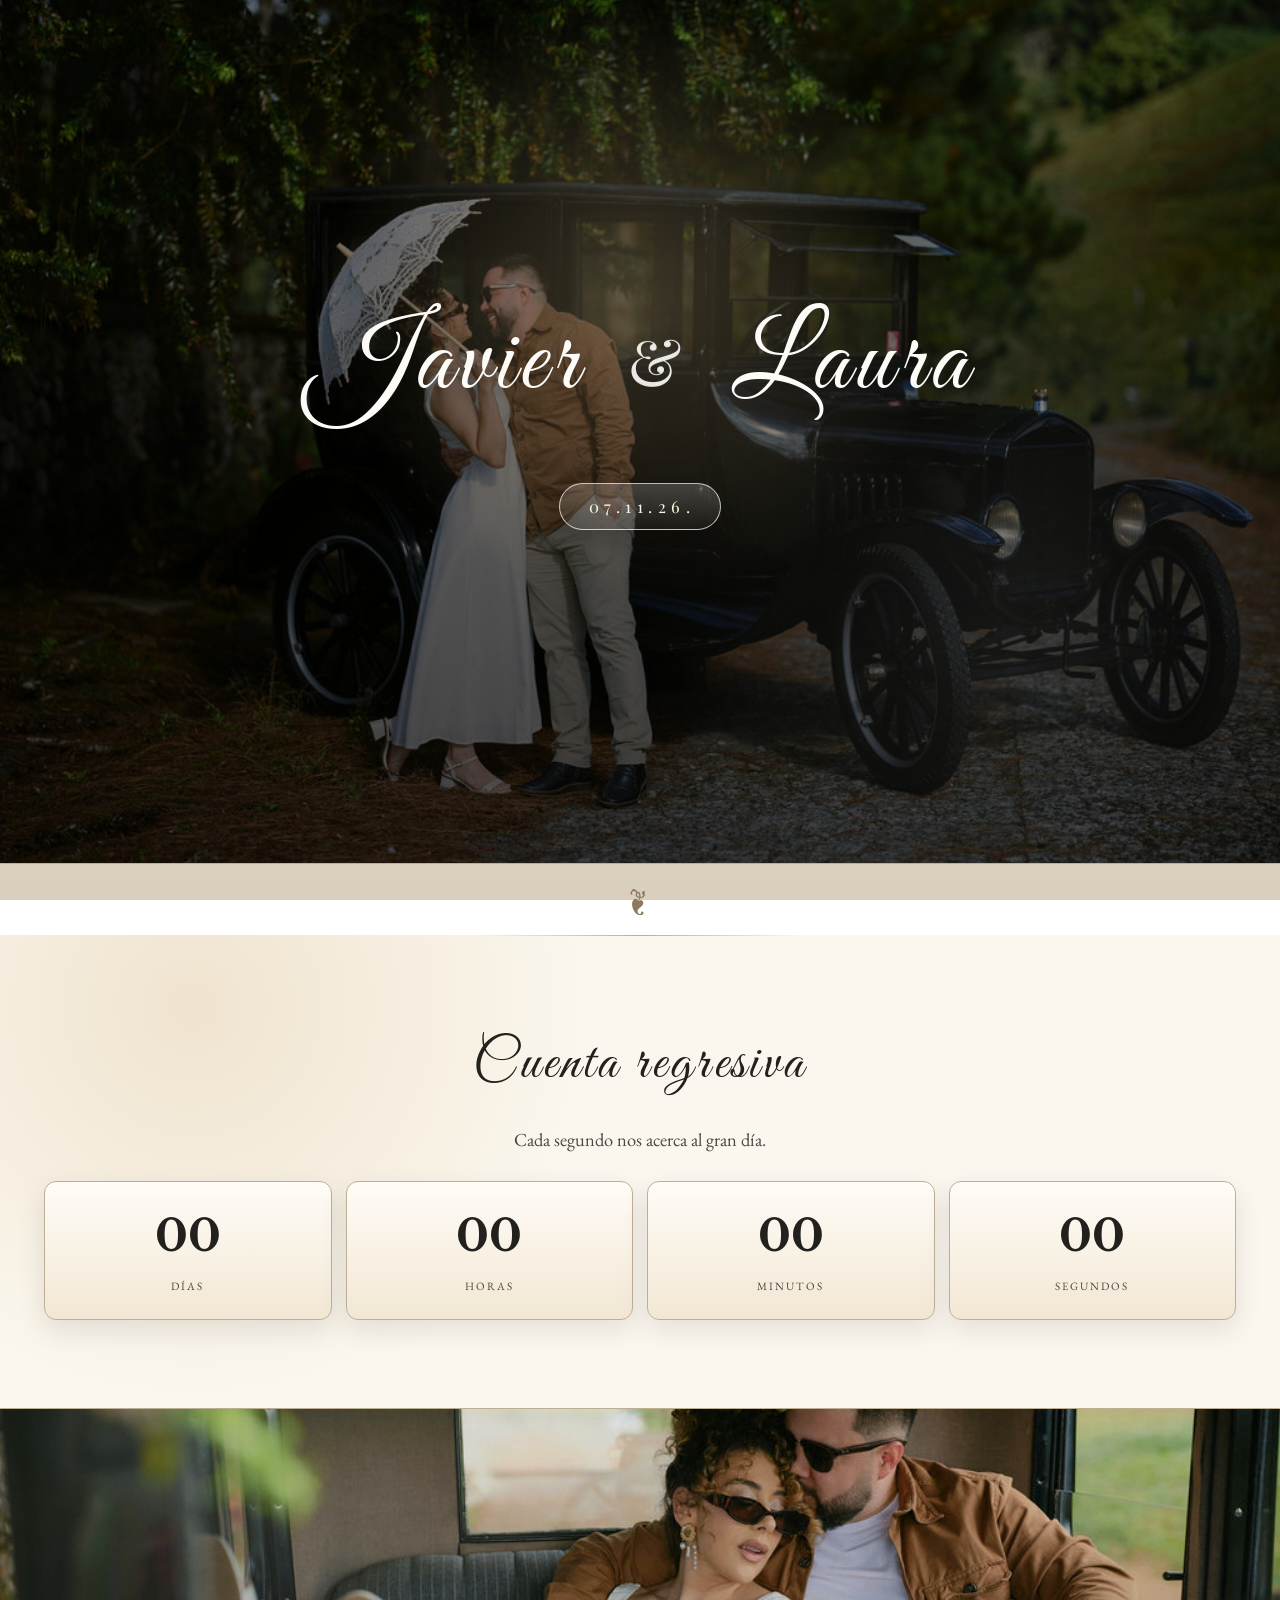
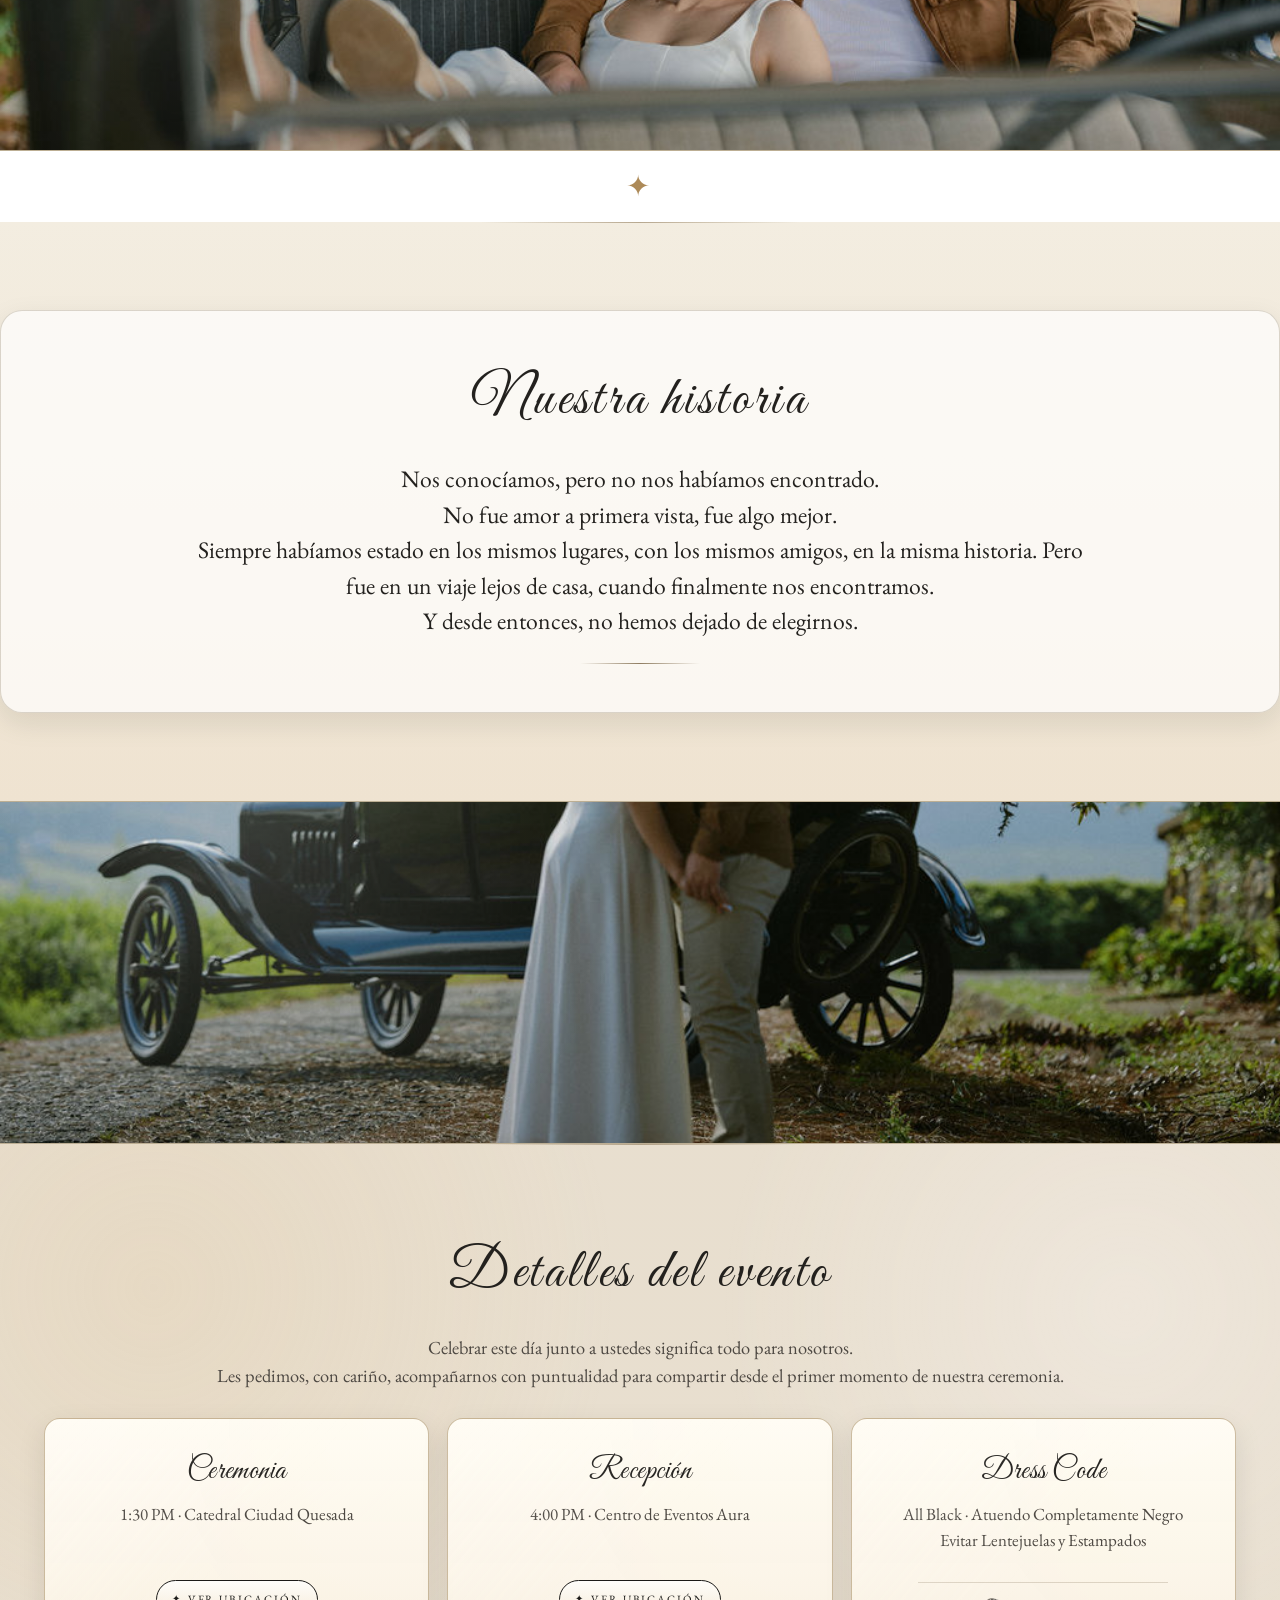
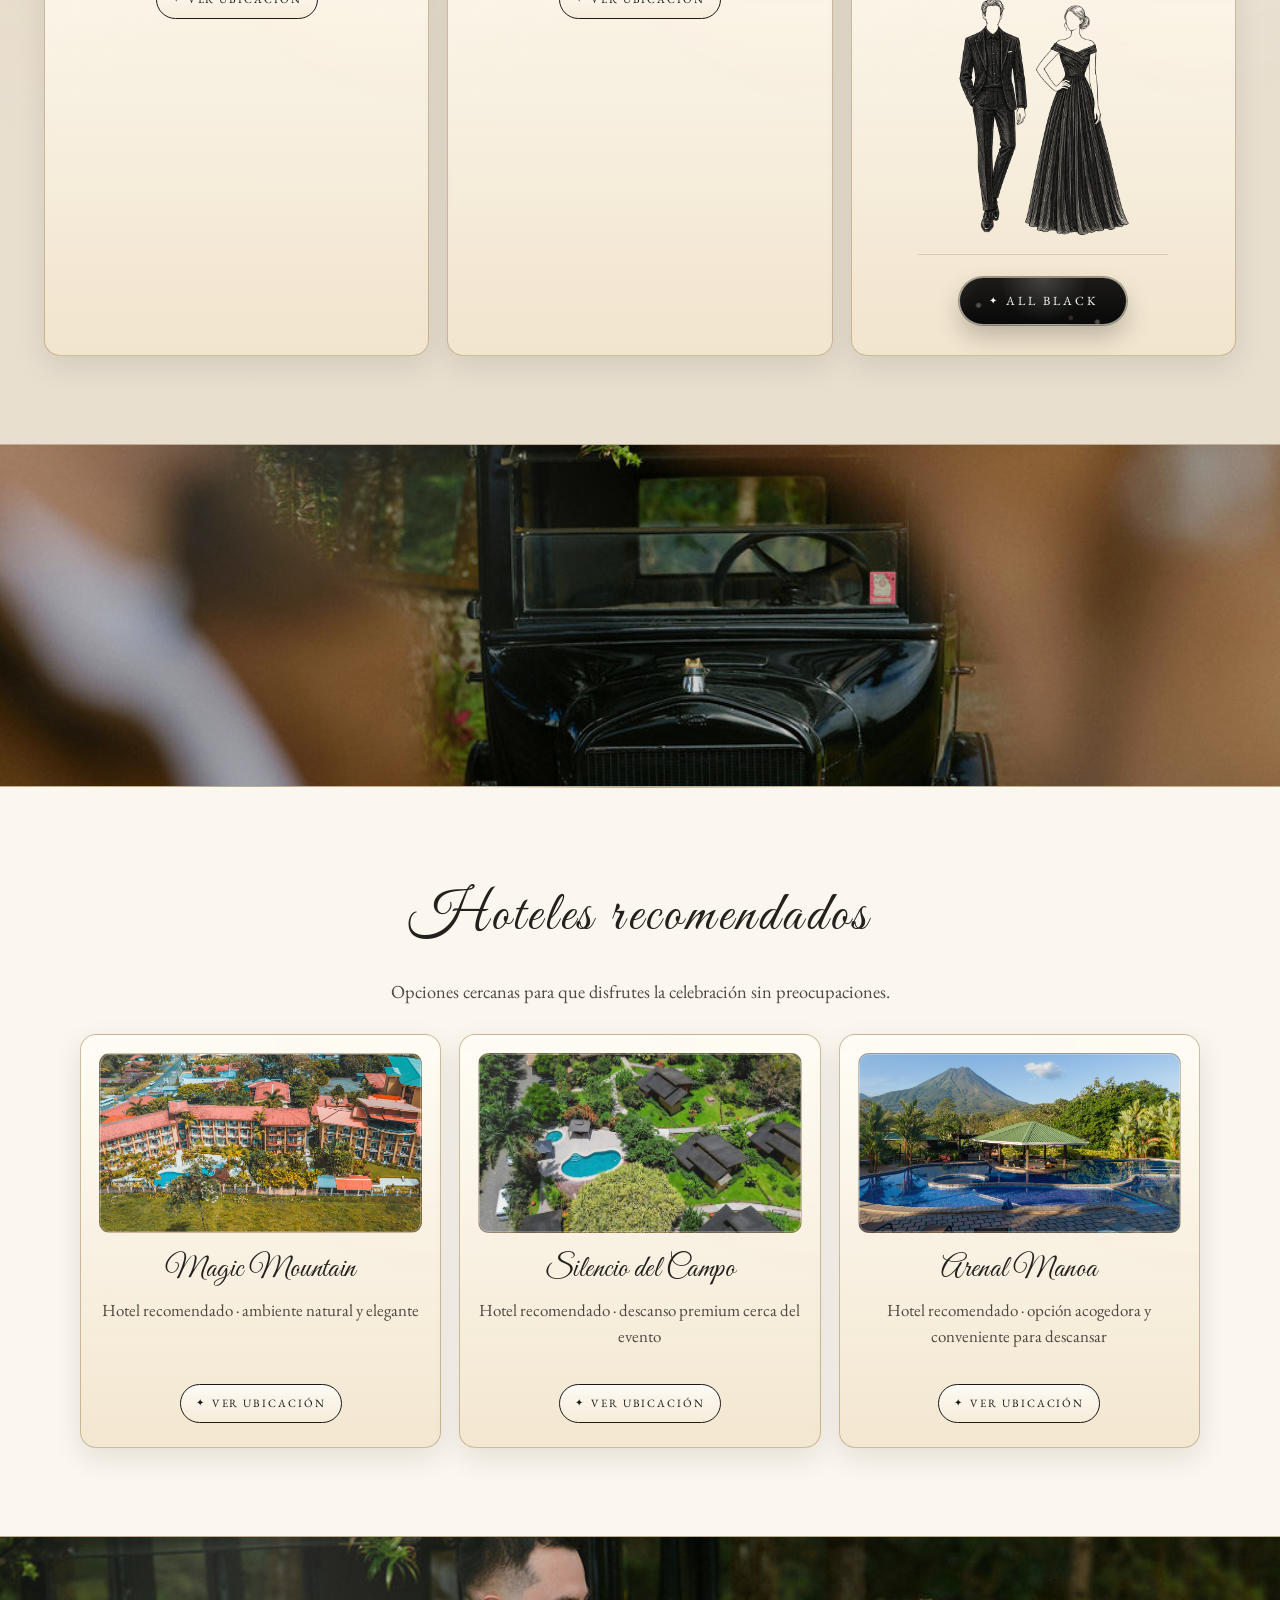
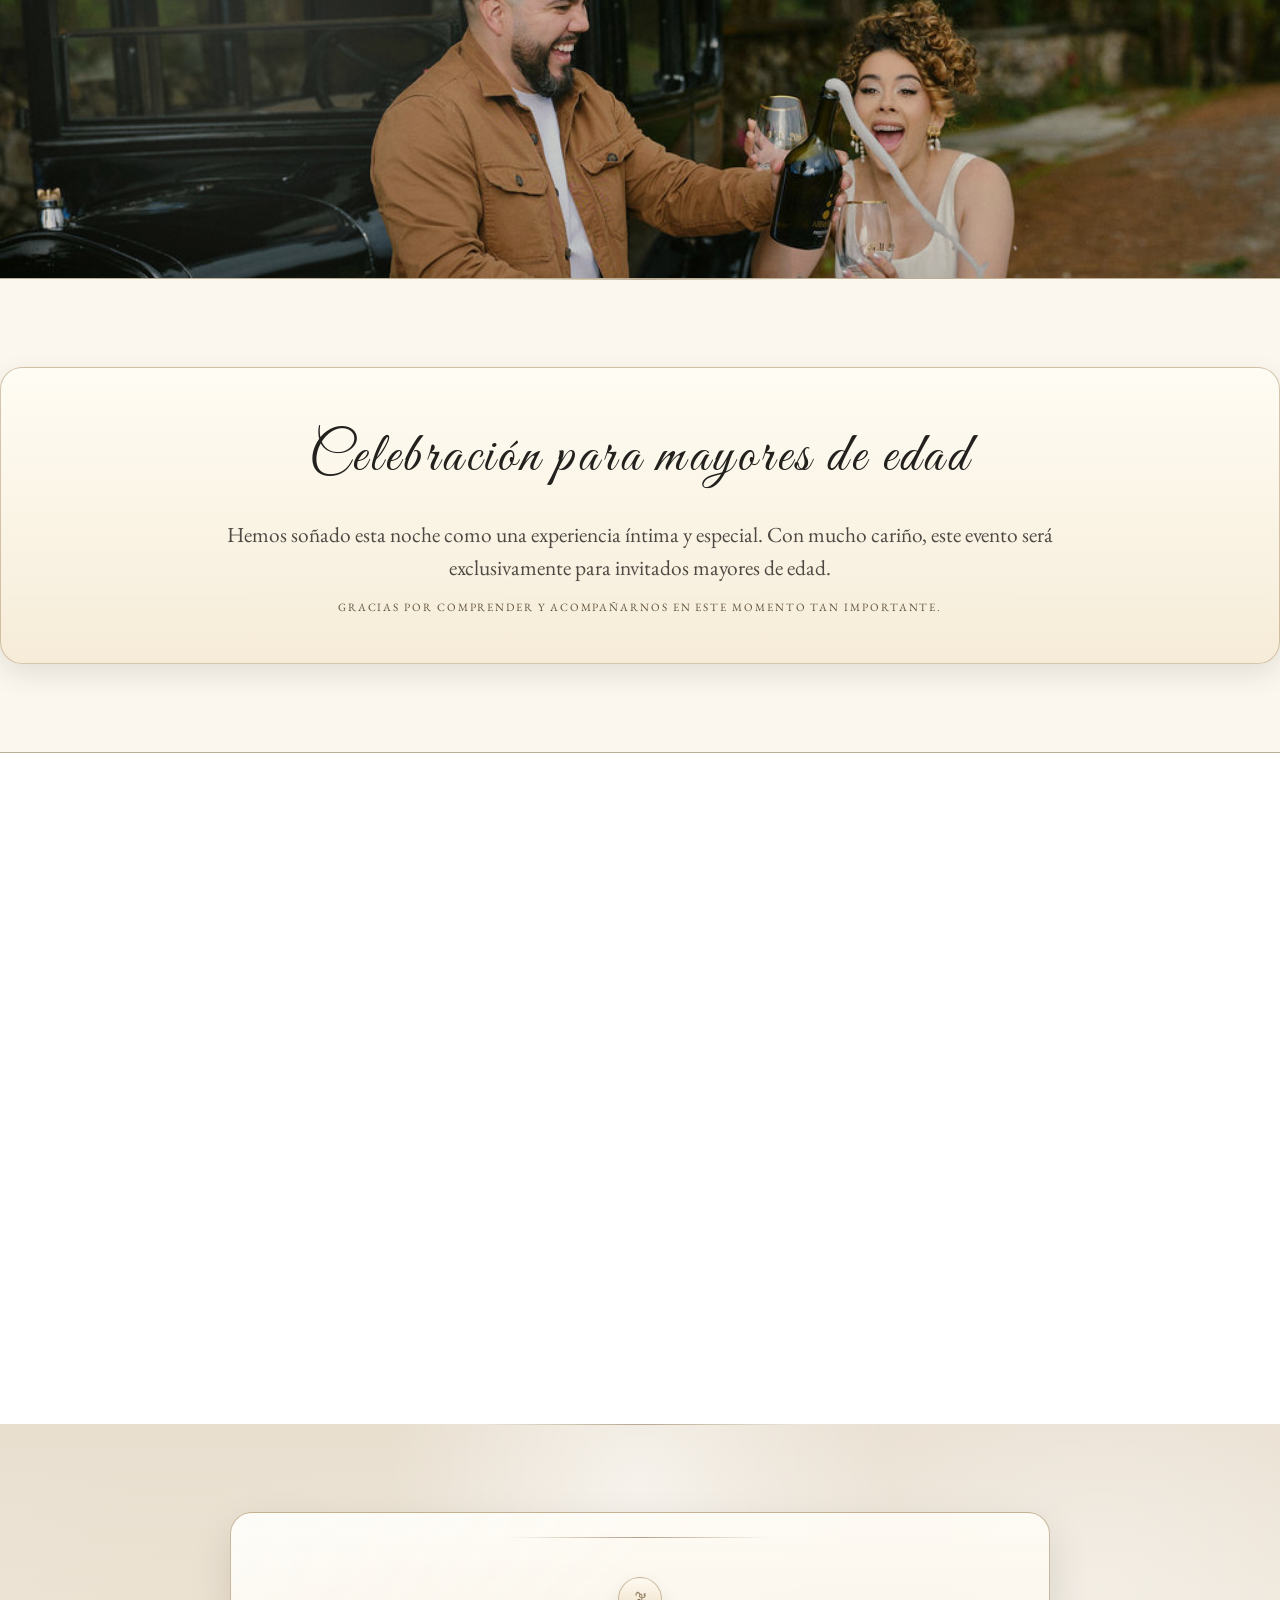
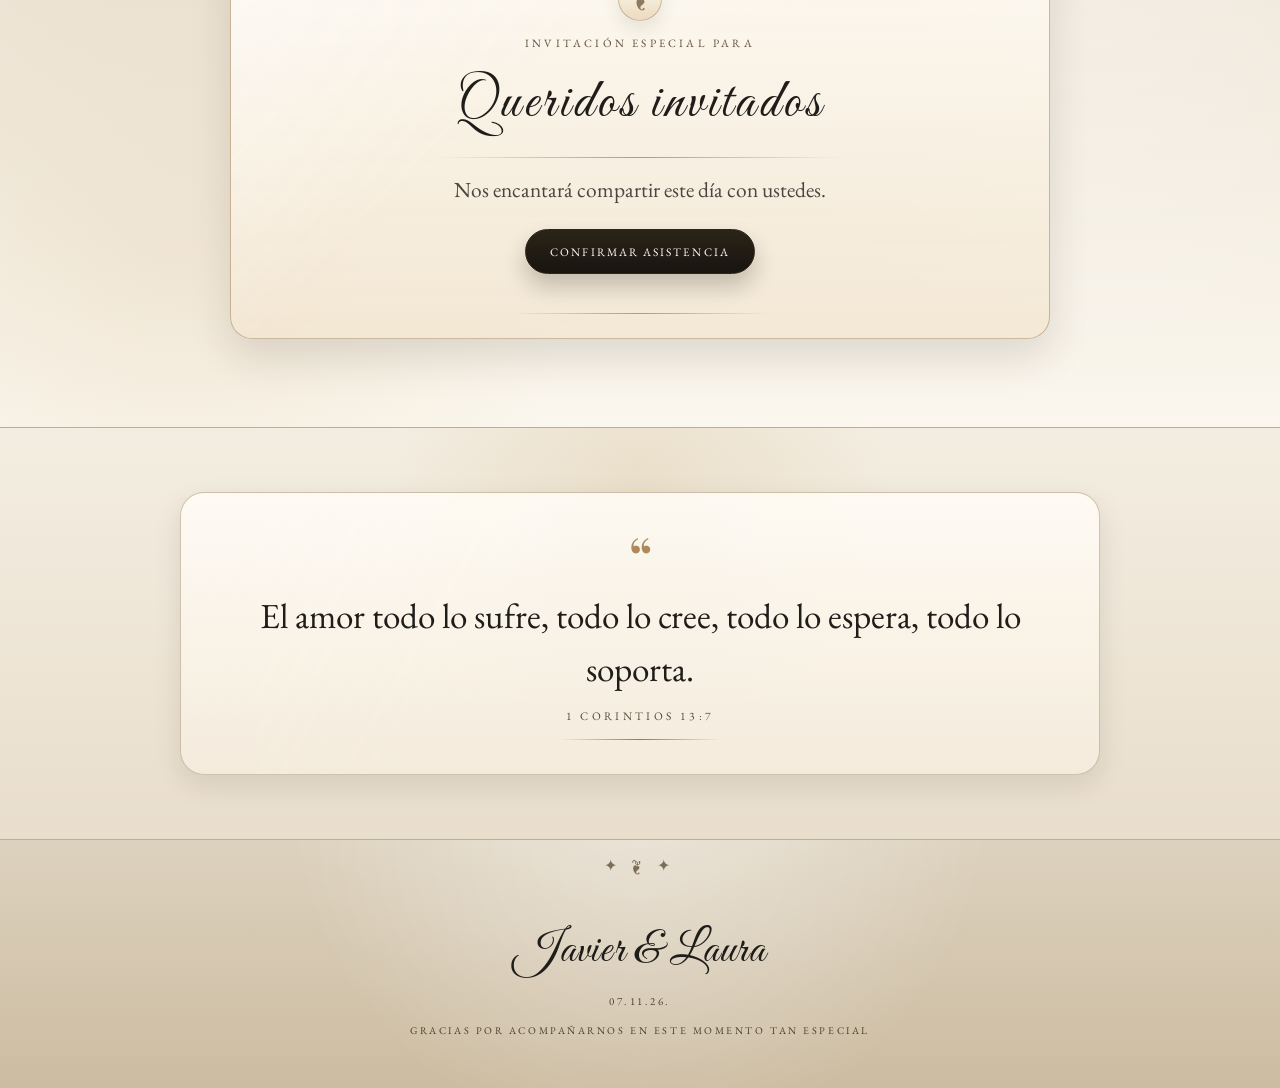
==== index.html @ f2530a63 "última version correcta" ====
﻿<!doctype html>
<html lang="es">
  <head>
    <meta charset="UTF-8" />
    <meta name="viewport" content="width=device-width, initial-scale=1" />
    <title>Javier & Laura | Invitación de Boda</title>
    <link rel="preconnect" href="https://fonts.googleapis.com" />
    <link rel="preconnect" href="https://fonts.gstatic.com" crossorigin />
    <link
      href="https://fonts.googleapis.com/css2?family=Cormorant+Garamond:ital,wght@1,400;1,500;1,600&family=EB+Garamond:wght@400;500;600;700&family=Great+Vibes&family=Libre+Baskerville:wght@400;700&family=Playfair+Display:wght@400;500;600&display=swap"
      rel="stylesheet"
    />
    <link rel="stylesheet" href="styles.css" />
  </head>
  <body>
    <main class="site-shell">
      <section class="hero reveal">
        <div class="hero__image" aria-hidden="true"></div>
        <div class="hero__overlay" aria-hidden="true"></div>
        <div class="hero__glow" aria-hidden="true"></div>

        <div class="hero__inner">
          <!-- <p class="hero__eyebrow">Invitación de boda</p> -->
          <h1>
            <span>Javier</span>
            <br>
            <em>&amp;</em>
            <br>
            <span>Laura</span>
          </h1>
          <br>
          <br>
          <!-- <p class="hero__subtitle">Nos encantaría compartir este día contigo</p> -->
          <p class="hero__date">07.11.26.</p>
        </div>
      </section>

      <div class="ornament reveal" aria-hidden="true">❦</div>

      <section class="countdown section reveal" aria-label="Cuenta regresiva">
        <div class="section-wrap">
          <h2>Cuenta regresiva</h2>
          <p class="section-note">Cada segundo nos acerca al gran d&iacute;a.</p>
          <div class="countdown__grid" data-countdown data-date="2026-11-07T16:00:00">
            <article>
              <strong data-days>00</strong>
              <span>D&iacute;as</span>
            </article>
            <article>
              <strong data-hours>00</strong>
              <span>Horas</span>
            </article>
            <article>
              <strong data-minutes>00</strong>
              <span>Minutos</span>
            </article>
            <article>
              <strong data-seconds>00</strong>
              <span>Segundos</span>
            </article>
          </div>
        </div>
      </section>

      <section class="photo-band photo-band--vows reveal" aria-hidden="true"></section>

      <div class="ornament ornament--soft reveal" aria-hidden="true">✦</div>

      <section class="story section reveal">
        <div class="section-wrap story__panel">
          <h2>Nuestra historia</h2>
          <p>
            Nos conocíamos, pero no nos habíamos encontrado.<br>
            No fue amor a primera vista, fue algo mejor. <br> 
            Siempre habíamos estado en los mismos lugares, con los mismos amigos, en la misma historia. 
            Pero fue en un viaje lejos de casa, cuando finalmente nos encontramos. <br>
            Y desde entonces, no hemos dejado de elegirnos. 

          </p>
          <div class="story__line" aria-hidden="true"></div>
        </div>
      </section>

      <section class="photo-band photo-band--moments reveal" aria-hidden="true"></section>

      <section class="details section reveal">
        <div class="section-wrap">
          <h2>Detalles del evento</h2>
          <p class="section-note">Celebrar este día junto a ustedes significa todo para nosotros.<br>
            Les pedimos, con cariño, acompañarnos con puntualidad para compartir desde el primer momento de nuestra ceremonia.
          </p>
          <div class="cards">
            <article class="card">
              <h3>Ceremonia</h3>
              <p>1:30 PM · Catedral Ciudad Quesada</p>
              <a href="https://maps.app.goo.gl/go4KzJRvL7m3dEKN8" class="btn-link">Ver ubicación</a>
            </article>
            <article class="card">
              <h3>Recepción</h3>
              <p>4:00 PM · Centro de Eventos Aura</p>
              <a href="https://maps.app.goo.gl/mn47443eh8J12PxTA" class="btn-link">Ver ubicación</a>
            </article>
            <article class="card">
              <h3>Dress Code</h3>
              <p>All Black · Atuendo Completamente Negro <br>
              Evitar Lentejuelas y Estampados</p>
              <div class="dress-code__illustration" aria-hidden="true">
                <img src="assets/dress-code-formal.png" alt="" />
              </div>
              <a href="https://pin.it/45DjPrQuX" class="btn-link vestimenta">All Black</a>
            </article>
          </div>
        </div>
      </section>

      <section class="photo-band photo-band--kiss reveal" aria-hidden="true"></section>

      <!-- <section class="itinerary section reveal">
        <div class="section-wrap itinerary__wrap">
          <h2>Itinerario</h2>
          <p class="section-note itinerary__note">
            Cada momento tiene su magia y queremos celebrarlo junto a ti.
          </p>
          <div class="itinerary__list" aria-label="Cronograma del evento">
            <article class="itinerary__item">
              <p class="itinerary__time">4:00 PM</p>
              <div class="itinerary__card">
                <span class="itinerary__step" aria-hidden="true">01</span>
                <div class="itinerary__content">
                  <h3>Ceremonia</h3>
                  <p>Intercambio de votos</p>
                </div>
              </div>
            </article>
            <article class="itinerary__item">
              <p class="itinerary__time">5:00 PM</p>
              <div class="itinerary__card">
                <span class="itinerary__step" aria-hidden="true">02</span>
                <div class="itinerary__content">
                  <h3>Cóctel</h3>
                  <p>Brindis de bienvenida</p>
                </div>
              </div>
            </article>
            <article class="itinerary__item">
              <p class="itinerary__time">6:00 PM</p>
              <div class="itinerary__card">
                <span class="itinerary__step" aria-hidden="true">03</span>
                <div class="itinerary__content">
                  <h3>Recepción</h3>
                  <p>Entrada de los novios</p>
                </div>
              </div>
            </article>
            <article class="itinerary__item">
              <p class="itinerary__time">8:00 PM</p>
              <div class="itinerary__card">
                <span class="itinerary__step" aria-hidden="true">04</span>
                <div class="itinerary__content">
                  <h3>Cena</h3>
                  <p>Cena servida</p>
                </div>
              </div>
            </article>
            <article class="itinerary__item">
              <p class="itinerary__time">9:00 PM</p>
              <div class="itinerary__card">
                <span class="itinerary__step" aria-hidden="true">05</span>
                <div class="itinerary__content">
                  <h3>Fiesta</h3>
                  <p>Baile y celebración</p>
                </div>
              </div>
            </article>
          </div>
        </div>
      </section> -->

      <section class="hotels section reveal">
        <div class="section-wrap">
          <h2>Hoteles recomendados</h2>
          <p class="section-note">Opciones cercanas para que disfrutes la celebraci&oacute;n sin preocupaciones.</p>
          <div class="cards cards--hotels">
            <article class="card card--hotel">
              <div class="hotel-thumb hotel-thumb--magic" aria-hidden="true"></div>
              <h3>Magic Mountain</h3>
              <p>Hotel recomendado · ambiente natural y elegante</p>
              <a href="https://maps.app.goo.gl/6Xu6mnpuLCiA8RCy8" class="btn-link">Ver ubicaci&oacute;n</a>
            </article>
            <article class="card card--hotel">
              <div class="hotel-thumb hotel-thumb--silencio" aria-hidden="true"></div>
              <h3>Silencio del Campo</h3>
              <p>Hotel recomendado · descanso premium cerca del evento</p>
              <a href="https://maps.app.goo.gl/o8DyDQqK9HB4BERe6" class="btn-link">Ver ubicaci&oacute;n</a>
            </article>
            <article class="card card--hotel">
              <div class="hotel-thumb hotel-thumb--nuevo" aria-hidden="true"></div>
              <h3>Arenal Manoa</h3>
              <p>Hotel recomendado · opción acogedora y conveniente para descansar</p>
              <a href="https://maps.app.goo.gl/bLyUWDHAPmQpXS9F9" class="btn-link">Ver ubicaci&oacute;n</a>
            </article>
          </div>
        </div>
      </section>

      <section class="photo-band photo-band--sunset reveal" aria-hidden="true"></section>

      <section class="adults-only section reveal">
        <div class="section-wrap adults-only__panel">
          <h2>Celebración para mayores de edad</h2>
          <p>
            Hemos soñado esta noche como una experiencia íntima y especial. Con mucho cariño,
            este evento será exclusivamente para invitados mayores de edad.
          </p>
          <p class="adults-only__note">Gracias por comprender y acompañarnos en este momento tan importante.</p>
        </div>
      </section>

      <!-- <section class="gifts section reveal">
        <div class="section-wrap">
          <h2>Mesa de regalos</h2>
          <p class="section-note">
            Su compañía es nuestro mejor regalo. Si desean tener un detalle adicional, con mucho
            agradecimiento recibiremos regalos en efectivo o por transferencia bancaria.
          </p>

          <article class="card gifts__card">
            <h3>Datos bancarios</h3>
            <div class="bank-details">
              <p><strong>Banco:</strong> BAC Credomatic</p>
              <p><strong>Titular:</strong> Laura Vanessa Rodríguez Alfaro</p>
              <p><strong>Cuenta BAC:</strong> 957233299</p>
              <p><strong>Cuenta IBAN:</strong> CR11010200009572332998</p>
            </div>
          </article>
        </div>
      </section> -->

      <div class="ornament reveal" aria-hidden="true">❧</div>

      <section class="gallery section reveal">
        <div class="section-wrap">
          <h2>Galería</h2>
          <div class="gallery__grid">
            <figure class="gallery__item"></figure>
            <figure class="gallery__item"></figure>
            <figure class="gallery__item"></figure>
            <figure class="gallery__item"></figure>
          </div>
        </div>
      </section>

      <!-- <section class="photo-band photo-band--final reveal" aria-hidden="true"></section> -->

      <section class="guest section reveal" data-guest-section>
        <div class="section-wrap guest__panel">
          <span class="guest__ornament" aria-hidden="true">❦</span>
          <p class="guest__eyebrow">Invitación especial para</p>
          <h2 data-guest-name>Queridos invitados</h2>
          <p class="guest__passes" data-guest-passes></p>
          <a class="guest__rsvp-button" href="rsvp.html" data-guest-rsvp-button>Confirmar asistencia</a>
        </div>
      </section>

      <!-- <section class="rsvp section reveal">
        <div class="section-wrap rsvp__panel">
          <h2>RSVP</h2>
          <p>Tu presencia es muy importante para nosotros. Confirma tu asistencia aquí.</p>
          <a href="#" class="btn-main" data-rsvp-link>
            <span>Confirmar asistencia</span>
          </a>
        </div>
      </section> -->

      <section class="quote reveal">
        <div class="section-wrap quote__card">
          <span class="quote__mark">&ldquo;</span>
          <p>El amor todo lo sufre, todo lo cree, todo lo espera, todo lo soporta.</p>
          <span class="quote__verse">1 Corintios 13:7</span>
          <div class="quote__line" aria-hidden="true"></div>
        </div>
      </section>

      <footer class="footer reveal">
        <div class="section-wrap footer__inner">
          <p>Javier &amp; Laura</p>
          <small>07.11.26.</small>
          <span>Gracias por acompañarnos en este momento tan especial</span>
        </div>
      </footer>
    </main>

    <script src="guests.js"></script>
    <script src="script.js"></script>
  </body>
</html>
---- styles.css ----
:root {
  --bg: #e5e0d3;
  --bg-soft: #f2ecdf;
  --paper: #fbf7ee;
  --paper-2: #f3ede0;
  --paper-3: #e8dece;
  --ink: #1f1d1a;
  --ink-soft: #4a453f;
  --line: #bcae93;
  --line-strong: #8e7b5f;
  --accent: #ad8a58;
  --accent-soft: #d9be93;
  --dark: #171614;
  --light: #fcfbf8;
  --shadow-soft: 0 10px 28px rgba(22, 18, 11, 0.1);
  --shadow-mid: 0 16px 36px rgba(22, 18, 11, 0.16);
  --grain: radial-gradient(rgba(74, 58, 31, 0.07) 0.45px, transparent 0.45px);
}

* {
  box-sizing: border-box;
  margin: 0;
  padding: 0;
}

html,
body {
  overflow-x: clip;
}

body {
  position: relative;
  font-family: "EB Garamond", serif;
  color: var(--ink);
  background:
    radial-gradient(circle at 12% 8%, rgba(255, 255, 255, 0.7), transparent 22%),
    radial-gradient(circle at 80% 12%, rgba(220, 193, 148, 0.26), transparent 28%),
    linear-gradient(180deg, var(--bg-soft) 0%, var(--bg) 60%, #d9cfbc 100%);
  background-attachment: scroll;
  line-height: 1.5;
}

body::before {
  content: "";
  position: fixed;
  inset: 0;
  pointer-events: none;
  background-image: var(--grain);
  background-size: 3px 3px;
  opacity: 0.28;
  z-index: 0;
}

.site-shell {
  position: relative;
  width: 100%;
  overflow-x: clip;
  z-index: 1;
}

.section-wrap {
  width: min(1320px, 100%);
  margin: 0 auto;
  padding-inline: clamp(16px, 4vw, 44px);
}

h1,
h2,
h3 {
  font-family: "Great Vibes", cursive;
  font-weight: 400;
  font-style: normal;
  letter-spacing: 0.015em;
}

.ornament {
  text-align: center;
  font-size: 1.8rem;
  color: var(--line-strong);
  padding: 14px 0;
  letter-spacing: 0.2rem;
}

.ornament--soft {
  color: var(--accent);
}

.hero {
  position: relative;
  min-height: 96vh;
  display: grid;
  align-items: center;
  overflow: hidden;
  border-bottom: 1px solid var(--line);
}

.hero__image,
.hero__overlay,
.hero__glow {
  position: absolute;
  inset: 0;
}

.hero__image {
  background: url("assets/L&P5908.jpg") center 42% / cover no-repeat;
  /* filter: grayscale(100%) contrast(98%); */
  transform: scale(1.02);
}

.hero__overlay {
  background:
    linear-gradient(180deg, rgba(0, 0, 0, 0.25) 0%, rgba(0, 0, 0, 0.56) 82%),
    linear-gradient(90deg, rgba(0, 0, 0, 0.2), rgba(0, 0, 0, 0.16));
}

.hero__glow {
  background:
    radial-gradient(circle at 50% 34%, rgba(223, 194, 145, 0.26), transparent 36%),
    radial-gradient(circle at 78% 72%, rgba(255, 255, 255, 0.08), transparent 34%);
}

.hero__inner {
  position: relative;
  z-index: 2;
  text-align: center;
  color: var(--light);
  width: min(1200px, 100%);
  margin-inline: auto;
  padding: 72px 20px 88px;
}

.hero__eyebrow {
  text-transform: uppercase;
  letter-spacing: 0.42rem;
  font-size: 0.75rem;
  margin-bottom: 20px;
  opacity: 0.92;
}

.hero h1 {
  display: flex;
  align-items: center;
  justify-content: center;
  gap: clamp(0.5rem, 2vw, 1.4rem);
  font-size: clamp(3.2rem, 8.2vw, 7.6rem);
  line-height: 0.92;
  letter-spacing: 0.05em;
  text-shadow: 0 10px 32px rgba(0, 0, 0, 0.3);
}

.hero h1 em {
  font-style: normal;
  font-family: "Playfair Display", serif;
  font-size: clamp(2.8rem, 5vw, 4.6rem);
  opacity: 0.92;
  transform: translateY(-0.08em);
}

.hero__subtitle {
  margin-top: 18px;
  font-size: clamp(1.18rem, 1.8vw, 1.62rem);
  letter-spacing: 0.02em;
}

.hero__date {
  margin: 22px auto 0;
  width: fit-content;
  font-family: "Playfair Display", serif;
  letter-spacing: 0.34rem;
  font-size: clamp(0.88rem, 1.5vw, 1.04rem);
  color: #fff5e2;
  border: 1px solid rgba(255, 255, 255, 0.7);
  border-radius: 999px;
  background: linear-gradient(180deg, rgba(255, 255, 255, 0.19), rgba(255, 255, 255, 0.04));
  box-shadow: 0 12px 24px rgba(0, 0, 0, 0.2);
  padding: 10px 25px 10px 29px;
}

.hero__eyebrow,
.hero h1 span,
.hero h1 em,
.hero__subtitle,
.hero__date {
  animation-duration: 0.92s;
  animation-fill-mode: both;
  animation-timing-function: cubic-bezier(0.22, 1, 0.36, 1);
  will-change: opacity, transform, filter;
}

.hero__eyebrow {
  animation-name: heroTextIn;
  animation-delay: 0.16s;
}

.hero h1 span {
  animation-name: heroTextIn;
}

.hero h1 em {
  animation-name: heroAmpIn;
  animation-delay: 0.54s;
}

.hero__subtitle {
  animation-name: heroTextIn;
  animation-delay: 0.94s;
}

.hero__date {
  animation-name: heroTextIn;
  animation-delay: 1.12s;
}

.hero h1 span:nth-of-type(1) {
  animation-delay: 0.34s;
}

.hero h1 span:nth-of-type(2) {
  animation-delay: 0.74s;
}

@keyframes heroTextIn {
  0% {
    opacity: 0;
    transform: translateY(24px);
    filter: blur(3px);
  }
  100% {
    opacity: 1;
    transform: translateY(0);
    filter: blur(0);
  }
}

@keyframes heroAmpIn {
  0% {
    opacity: 0;
    transform: translateY(calc(-0.08em + 24px));
    filter: blur(3px);
  }
  100% {
    opacity: 0.92;
    transform: translateY(-0.08em);
    filter: blur(0);
  }
}

.quote {
  padding: 64px 0;
  border-bottom: 1px solid var(--line);
  background:
    radial-gradient(circle at 50% 15%, rgba(219, 198, 161, 0.34), transparent 34%),
    linear-gradient(180deg, #f3ede1 0%, #e9decc 100%);
}

.quote__card {
  text-align: center;
  max-width: 920px;
  background: linear-gradient(180deg, rgba(255, 252, 246, 0.9), rgba(245, 236, 220, 0.9));
  border: 1px solid rgba(176, 156, 123, 0.58);
  border-radius: 24px;
  box-shadow: var(--shadow-soft);
  position: relative;
  overflow: hidden;
  padding-top: 34px;
  padding-bottom: 34px;
}

.quote__card::before {
  content: "";
  position: absolute;
  inset: 0;
  pointer-events: none;
  background-image: linear-gradient(120deg, rgba(255, 255, 255, 0.22), transparent 40%), var(--grain);
  opacity: 0.35;
}

.quote__mark {
  display: block;
  font-family: "Playfair Display", serif;
  font-size: 3.8rem;
  line-height: 1;
  color: var(--accent);
}

.quote p {
  text-align: center;
  font-size: clamp(1.55rem, 3vw, 2.2rem);
  max-width: 780px;
  margin: 2px auto 12px;
}

.quote__verse {
  display: block;
  text-transform: uppercase;
  letter-spacing: 0.21rem;
  font-size: 0.72rem;
  color: #5a4f3e;
}

.quote__line {
  width: 160px;
  height: 1px;
  margin: 14px auto 0;
  background: linear-gradient(90deg, transparent, var(--line-strong), transparent);
}

.photo-band {
  position: relative;
  min-height: clamp(240px, 38vh, 420px);
  border-bottom: 1px solid var(--line);
  background-size: cover;
  background-repeat: no-repeat;
  background-position: center;
  overflow: hidden;
}

.photo-band::after {
  content: "";
  position: absolute;
  inset: 0;
  background:
    linear-gradient(180deg, rgba(0, 0, 0, 0.1), rgba(0, 0, 0, 0.18)),
    radial-gradient(circle at 20% 10%, rgba(255, 255, 255, 0.18), transparent 36%);
}

.photo-band--vows {
  background-image: url("assets/L&P5974.jpg");
  background-position: center 32%;
}

.photo-band--moments {
  background-image: url("assets/L&P5918.jpg");
  background-position: center 90%;
}

.photo-band--kiss {
  background-image: url("assets/L&P5956.jpg");
  background-position: center 30%;
}

.photo-band--sunset {
  background-image: url("assets/L&P5986.jpg");
  background-position: center 40%;
}

.photo-band--final {
  background-image: url("assets/L&P5971.jpg");
  background-position: center 50%;
}

.section {
  position: relative;
  padding: clamp(64px, 9vw, 88px) 0;
}

.section::before {
  content: "";
  position: absolute;
  top: 0;
  left: 50%;
  transform: translateX(-50%);
  width: min(320px, 62%);
  height: 1px;
  background: linear-gradient(90deg, transparent, rgba(132, 109, 74, 0.55), transparent);
}

.section::after {
  content: "";
  position: absolute;
  inset: 0;
  pointer-events: none;
  background-image: linear-gradient(rgba(255, 255, 255, 0.04), rgba(255, 255, 255, 0.04));
  opacity: 0.45;
}

.section h2 {
  text-align: center;
  font-size: clamp(2.3rem, 4.4vw, 3.9rem);
  margin-bottom: 18px;
  letter-spacing: 0.06em;
}

.section-note {
  text-align: center;
  font-size: 1.15rem;
  color: var(--ink-soft);
  margin-bottom: 28px;
}

.countdown {
  background:
    radial-gradient(circle at 15% 15%, rgba(222, 196, 154, 0.38), transparent 35%),
    var(--paper);
  border-bottom: 1px solid var(--line);
}

.countdown__grid {
  display: grid;
  grid-template-columns: repeat(4, minmax(150px, 1fr));
  gap: 14px;
}

.countdown__grid article {
  background: linear-gradient(180deg, #fffcf7, #f2e7d3);
  border: 1px solid var(--line);
  border-radius: 12px;
  text-align: center;
  padding: 22px 8px;
  box-shadow: var(--shadow-soft);
}

.countdown__grid strong {
  display: block;
  font-family: "Libre Baskerville", serif;
  font-size: clamp(1.85rem, 3.4vw, 3.12rem);
  margin-bottom: 3px;
}

.countdown__grid span {
  text-transform: uppercase;
  letter-spacing: 0.13rem;
  font-size: 0.7rem;
  color: var(--ink-soft);
}

.story {
  border-bottom: 1px solid var(--line);
  background: linear-gradient(180deg, var(--paper-2), #efe3d0);
}

.story__panel {
  background: rgba(255, 255, 255, 0.7);
  border: 1px solid rgba(184, 174, 155, 0.5);
  border-radius: 22px;
  box-shadow: var(--shadow-soft);
  padding-top: clamp(34px, 5vw, 48px);
  padding-bottom: clamp(34px, 5vw, 48px);
}

.story p {
  max-width: 900px;
  margin: 0 auto;
  text-align: center;
  font-size: clamp(1.2rem, 1.85vw, 1.52rem);
}

.story__line {
  width: 120px;
  height: 1px;
  margin: 24px auto 0;
  background: linear-gradient(90deg, transparent, var(--line-strong), transparent);
}

.guest {
  background:
    radial-gradient(circle at 50% 10%, rgba(255, 255, 255, 0.58), transparent 30%),
    radial-gradient(circle at 14% 70%, rgba(214, 185, 140, 0.2), transparent 34%),
    radial-gradient(circle at 86% 28%, rgba(255, 255, 255, 0.34), transparent 32%),
    linear-gradient(180deg, var(--paper-3), var(--paper));
  border-bottom: 1px solid var(--line);
}

.guest__panel {
  position: relative;
  max-width: 820px;
  text-align: center;
  overflow: hidden;
  border: 1px solid rgba(168, 142, 101, 0.62);
  border-radius: 22px;
  background:
    linear-gradient(135deg, rgba(255, 255, 255, 0.42), transparent 36%),
    linear-gradient(180deg, rgba(255, 252, 246, 0.92), rgba(242, 230, 209, 0.86));
  box-shadow: 0 18px 40px rgba(42, 32, 18, 0.13);
  padding-top: clamp(42px, 6vw, 64px);
  padding-bottom: clamp(42px, 6vw, 64px);
}

.guest__panel::before,
.guest__panel::after {
  content: "";
  position: absolute;
  left: 50%;
  width: min(260px, 58%);
  height: 1px;
  transform: translateX(-50%);
  background: linear-gradient(90deg, transparent, rgba(130, 103, 64, 0.62), transparent);
}

.guest__panel::before {
  top: 24px;
}

.guest__panel::after {
  bottom: 24px;
}

.guest__ornament {
  display: block;
  position: relative;
  z-index: 1;
  width: 44px;
  height: 44px;
  margin: 0 auto 14px;
  border: 1px solid rgba(150, 122, 82, 0.45);
  border-radius: 999px;
  background: linear-gradient(180deg, rgba(255, 250, 241, 0.94), rgba(232, 214, 183, 0.86));
  color: var(--line-strong);
  font-size: 1.28rem;
  line-height: 42px;
  box-shadow: 0 8px 18px rgba(51, 39, 22, 0.1);
}

.guest__eyebrow {
  position: relative;
  z-index: 1;
  margin-bottom: 10px;
  text-transform: uppercase;
  letter-spacing: 0.2rem;
  font-size: 0.7rem;
  color: #5f5139;
}

.guest [data-guest-name] {
  position: relative;
  z-index: 1;
  width: fit-content;
  max-width: 100%;
  margin-inline: auto;
  margin-bottom: 14px;
  padding: 0 18px 12px;
}

.guest [data-guest-name]::after {
  content: "";
  position: absolute;
  right: 0;
  bottom: 0;
  left: 0;
  height: 1px;
  background: linear-gradient(90deg, transparent, rgba(142, 123, 95, 0.72), transparent);
}

.guest__passes {
  position: relative;
  z-index: 1;
  max-width: 620px;
  margin: 0 auto;
  color: var(--ink-soft);
  font-size: clamp(1.12rem, 1.8vw, 1.34rem);
  line-height: 1.6;
}

.guest__rsvp-button {
  position: relative;
  z-index: 1;
  display: inline-flex;
  align-items: center;
  justify-content: center;
  margin-top: 22px;
  border: 1px solid #2f2619;
  border-radius: 999px;
  padding: 13px 24px;
  background: linear-gradient(180deg, #2b2418, #18140f);
  color: var(--light);
  text-decoration: none;
  text-transform: uppercase;
  letter-spacing: 0.13rem;
  font-size: 0.72rem;
  box-shadow: 0 12px 22px rgba(15, 15, 15, 0.22);
  transition: transform 0.25s ease, box-shadow 0.25s ease, background 0.25s ease;
}

.guest__rsvp-button:hover {
  transform: translateY(-2px);
  background: linear-gradient(180deg, #342b1c, #1b160f);
  box-shadow: 0 15px 28px rgba(15, 15, 15, 0.3);
}

.rsvp-page {
  min-height: 100vh;
  background:
    radial-gradient(circle at 50% 0%, rgba(255, 255, 255, 0.72), transparent 34%),
    radial-gradient(circle at 18% 72%, rgba(214, 185, 140, 0.24), transparent 36%),
    linear-gradient(180deg, var(--bg-soft), var(--bg));
}

.rsvp-page__shell {
  position: relative;
  z-index: 1;
  width: min(920px, 100%);
  min-height: 100vh;
  margin: 0 auto;
  padding: clamp(28px, 5vw, 56px) clamp(16px, 4vw, 34px);
  display: grid;
  align-content: center;
  gap: 18px;
}

.rsvp-back-link {
  width: fit-content;
  color: #5f5139;
  text-decoration: none;
  text-transform: uppercase;
  letter-spacing: 0.12rem;
  font-size: 0.68rem;
}

.rsvp-back-link:hover {
  color: var(--dark);
}

.rsvp-card {
  position: relative;
  overflow: hidden;
  border: 1px solid rgba(168, 142, 101, 0.62);
  border-radius: 22px;
  background:
    linear-gradient(135deg, rgba(255, 255, 255, 0.42), transparent 36%),
    linear-gradient(180deg, rgba(255, 252, 246, 0.94), rgba(242, 230, 209, 0.9));
  box-shadow: 0 18px 42px rgba(42, 32, 18, 0.14);
  text-align: center;
  padding: clamp(34px, 6vw, 58px) clamp(18px, 5vw, 54px);
}

.rsvp-card::before,
.rsvp-card::after {
  content: "";
  position: absolute;
  left: 50%;
  width: min(280px, 58%);
  height: 1px;
  transform: translateX(-50%);
  background: linear-gradient(90deg, transparent, rgba(130, 103, 64, 0.62), transparent);
}

.rsvp-card::before {
  top: 24px;
}

.rsvp-card::after {
  bottom: 24px;
}

.rsvp-card > * {
  position: relative;
  z-index: 1;
}

.rsvp-card h1 {
  font-size: clamp(2.8rem, 7vw, 5rem);
  line-height: 0.95;
  margin-bottom: 12px;
}

.rsvp-card h2 {
  font-size: clamp(2.1rem, 5vw, 3.4rem);
  margin-bottom: 10px;
}

.rsvp-card__passes {
  color: var(--ink-soft);
  font-size: clamp(1.08rem, 1.8vw, 1.28rem);
}

.rsvp-form {
  display: grid;
  gap: 18px;
  margin-top: 28px;
  text-align: left;
}

.rsvp-form__group {
  display: grid;
  gap: 8px;
  border: 0;
  min-width: 0;
}

.rsvp-form__label {
  text-transform: uppercase;
  letter-spacing: 0.13rem;
  font-size: 0.7rem;
  color: #5f5139;
}

.rsvp-form__input,
.rsvp-form__textarea {
  width: 100%;
  border: 1px solid rgba(142, 123, 95, 0.62);
  border-radius: 12px;
  background: rgba(255, 252, 246, 0.78);
  color: var(--ink);
  font: inherit;
  font-size: 1.05rem;
  padding: 12px 14px;
  box-shadow: inset 0 1px 0 rgba(255, 255, 255, 0.42);
}

.rsvp-form__textarea {
  resize: vertical;
  min-height: 110px;
}

.rsvp-form__options {
  display: grid;
  grid-template-columns: repeat(2, minmax(0, 1fr));
  gap: 10px;
}

.rsvp-form__option {
  display: flex;
  align-items: center;
  gap: 10px;
  border: 1px solid rgba(142, 123, 95, 0.5);
  border-radius: 14px;
  background: rgba(255, 252, 246, 0.58);
  color: var(--ink-soft);
  padding: 13px 14px;
}

.rsvp-form__option input {
  accent-color: var(--dark);
}

.rsvp-form__submit {
  justify-self: center;
  border: 1px solid #2f2619;
  border-radius: 999px;
  padding: 14px 26px;
  background: linear-gradient(180deg, #2b2418, #18140f);
  color: var(--light);
  text-transform: uppercase;
  letter-spacing: 0.13rem;
  font: inherit;
  font-size: 0.72rem;
  cursor: pointer;
  box-shadow: 0 12px 22px rgba(15, 15, 15, 0.22);
  transition: transform 0.25s ease, box-shadow 0.25s ease, opacity 0.25s ease;
}

.rsvp-form__submit:hover:not(:disabled) {
  transform: translateY(-2px);
  box-shadow: 0 15px 28px rgba(15, 15, 15, 0.3);
}

.rsvp-form__submit:disabled {
  cursor: default;
  opacity: 0.68;
}

.rsvp-form__status {
  min-height: 1.5em;
  text-align: center;
  color: var(--ink-soft);
  font-size: 1rem;
}

.rsvp-form__status[data-state="success"] {
  color: #3e5d38;
}

.rsvp-form__status[data-state="error"] {
  color: #8b3d31;
}

.details,
.itinerary,
.hotels,
.adults-only,
.gifts,
.gallery,
.rsvp {
  border-bottom: 1px solid var(--line);
}

.details,
.gallery {
  background:
    radial-gradient(circle at 12% 16%, rgba(224, 197, 154, 0.22), transparent 34%),
    radial-gradient(circle at 88% 18%, rgba(255, 255, 255, 0.26), transparent 30%),
    var(--paper-3);
}

.itinerary {
  background:
    radial-gradient(circle at 14% 12%, rgba(224, 197, 154, 0.24), transparent 35%),
    radial-gradient(circle at 88% 82%, rgba(255, 255, 255, 0.32), transparent 34%),
    linear-gradient(180deg, #f1e4cf 0%, #e8d9c1 100%);
}

.itinerary .section-wrap {
  max-width: 980px;
}

.itinerary h2 {
  color: #322818;
  font-family: "Playfair Display", serif;
  letter-spacing: 0.07em;
  margin-bottom: 10px;
}

.itinerary__note {
  color: #5e4f38;
  margin-bottom: 36px;
}

.itinerary__wrap {
  position: relative;
  padding-top: clamp(26px, 4vw, 36px);
  padding-bottom: clamp(26px, 4vw, 36px);
}

.itinerary__list {
  position: relative;
  width: min(760px, 100%);
  margin: 0 auto;
  display: grid;
  gap: 14px;
  padding: 6px 0;
}

.itinerary__list::before {
  content: "";
  position: absolute;
  left: 116px;
  top: 2px;
  bottom: 2px;
  width: 1px;
  background: linear-gradient(
    180deg,
    transparent,
    rgba(125, 102, 71, 0.55) 12%,
    rgba(125, 102, 71, 0.35) 88%,
    transparent
  );
}

.itinerary__item {
  position: relative;
  display: grid;
  grid-template-columns: 102px 1fr;
  gap: 24px;
  align-items: center;
  margin: 0;
  min-height: 88px;
  opacity: 0;
  transform: translateY(22px);
  filter: blur(2px);
  transition: opacity 0.6s ease, transform 0.6s cubic-bezier(0.22, 1, 0.36, 1), filter 0.6s ease;
}

.itinerary__item::before {
  content: "";
  position: absolute;
  left: 111px;
  width: 12px;
  height: 12px;
  border-radius: 999px;
  background: #fdf9f1;
  border: 1px solid rgba(122, 99, 67, 0.6);
  box-shadow: 0 0 0 6px rgba(249, 239, 220, 0.7);
}

.itinerary__time {
  justify-self: end;
  text-transform: uppercase;
  letter-spacing: 0.12rem;
  font-size: 0.78rem;
  font-weight: 600;
  color: #654f2f;
  padding-right: 6px;
}

.itinerary__card {
  position: relative;
  display: flex;
  align-items: center;
  gap: 18px;
  padding: 16px 18px 16px 22px;
  border: 1px solid rgba(153, 126, 88, 0.45);
  border-radius: 16px;
  background: linear-gradient(180deg, rgba(255, 252, 246, 0.94), rgba(244, 231, 208, 0.9));
  box-shadow: 0 12px 22px rgba(33, 24, 13, 0.12);
  overflow: hidden;
}

.itinerary__card::after {
  content: "";
  position: absolute;
  inset: 0;
  pointer-events: none;
  background-image: linear-gradient(115deg, rgba(255, 255, 255, 0.22), transparent 45%), var(--grain);
  opacity: 0.26;
}

.itinerary__step {
  width: 42px;
  height: 42px;
  flex-shrink: 0;
  display: grid;
  place-items: center;
  border-radius: 999px;
  border: 1px solid rgba(117, 94, 63, 0.5);
  background: linear-gradient(180deg, #f9eed9, #ecd7b4);
  font-family: "Libre Baskerville", serif;
  letter-spacing: 0.04rem;
  font-size: 0.82rem;
  color: #4d3920;
}

.itinerary__content h3 {
  color: #2f2518;
  letter-spacing: 0.05em;
  text-transform: uppercase;
  font-size: clamp(1.3rem, 2.9vw, 1.7rem);
  margin-bottom: 3px;
}

.itinerary__content p {
  color: #6e5a3c;
  letter-spacing: 0.03rem;
  text-transform: none;
  font-size: clamp(0.95rem, 1.5vw, 1.03rem);
}

.itinerary.reveal.is-visible .itinerary__item {
  opacity: 1;
  transform: translateY(0);
  filter: blur(0);
}

.itinerary.reveal.is-visible .itinerary__item:nth-child(1) {
  transition-delay: 0.08s;
}

.itinerary.reveal.is-visible .itinerary__item:nth-child(2) {
  transition-delay: 0.2s;
}

.itinerary.reveal.is-visible .itinerary__item:nth-child(3) {
  transition-delay: 0.32s;
}

.itinerary.reveal.is-visible .itinerary__item:nth-child(4) {
  transition-delay: 0.44s;
}

.itinerary.reveal.is-visible .itinerary__item:nth-child(5) {
  transition-delay: 0.56s;
}

.no-motion .itinerary__item {
  opacity: 1;
  transform: none;
  filter: none;
  transition: none;
}

.hotels,
.adults-only,
.rsvp {
  background: var(--paper);
}

.gifts {
  background:
    radial-gradient(circle at 84% 14%, rgba(214, 185, 140, 0.22), transparent 36%),
    linear-gradient(180deg, #eee1cd, var(--paper));
}

.adults-only__panel {
  text-align: center;
  background: linear-gradient(180deg, rgba(255, 252, 244, 0.95), rgba(245, 234, 212, 0.88));
  border: 1px solid rgba(177, 154, 116, 0.56);
  border-radius: 22px;
  box-shadow: var(--shadow-soft);
  padding-top: clamp(32px, 5vw, 48px);
  padding-bottom: clamp(32px, 5vw, 48px);
}

.adults-only__panel p {
  max-width: 880px;
  margin: 0 auto;
  text-align: center;
  font-size: clamp(1.12rem, 1.7vw, 1.34rem);
  color: var(--ink-soft);
}

.adults-only__note {
  margin-top: 16px !important;
  text-transform: uppercase;
  letter-spacing: 0.12rem;
  font-size: 0.7rem !important;
  color: #5f5139 !important;
}

.gifts__card {
  max-width: 860px;
  margin: 0 auto;
  border-radius: 20px;
}

.bank-details {
  margin-top: 8px;
  padding: 16px 18px;
  border: 1px dashed rgba(133, 111, 79, 0.54);
  border-radius: 12px;
  background: rgba(255, 255, 255, 0.55);
}

.bank-details p {
  min-height: auto;
  margin: 8px 0;
  text-align: left;
  font-size: 1rem;
}

.bank-details strong {
  color: #3d3120;
}

.cards {
  display: grid;
  grid-template-columns: repeat(3, minmax(220px, 1fr));
  gap: 18px;
}

.cards--hotels {
  grid-template-columns: repeat(3, minmax(220px, 1fr));
  max-width: 1120px;
  margin: 0 auto;
}

.card {
  border: 1px solid rgba(177, 154, 116, 0.66);
  border-radius: 16px;
  padding: 30px 22px;
  text-align: center;
  background:
    linear-gradient(180deg, rgba(255, 252, 244, 0.98), rgba(242, 229, 205, 0.93)),
    radial-gradient(circle at top right, rgba(221, 188, 132, 0.24), transparent 52%);
  box-shadow: var(--shadow-soft);
  position: relative;
  overflow: hidden;
  transition: transform 0.25s ease, box-shadow 0.25s ease;
}

.card::before {
  content: "";
  position: absolute;
  inset: 0;
  pointer-events: none;
  background-image: linear-gradient(130deg, rgba(255, 255, 255, 0.3), transparent 38%), var(--grain);
  opacity: 0.35;
}

.card:hover {
  transform: translateY(-4px);
  box-shadow: var(--shadow-mid);
}

.card h3 {
  font-size: 1.9rem;
  margin-bottom: 8px;
}

.card p {
  font-size: 1.06rem;
  color: var(--ink-soft);
  min-height: 64px;
}

.card--hotel {
  padding: 18px 18px 24px;
}

.card--hotel h3 {
  margin-bottom: 6px;
}

.card--hotel p {
  min-height: 72px;
}

.hotel-thumb {
  width: 100%;
  height: 180px;
  margin: 0 auto 14px;
  border-radius: 11px;
  border: 1px solid rgba(149, 123, 86, 0.5);
  box-shadow: inset 0 0 0 1px rgba(255, 255, 255, 0.26);
  background-size: cover;
  background-repeat: no-repeat;
  background-position: center;
}

.hotel-thumb--magic {
  background-image: url("assets/MagicMountain.png");
}

.hotel-thumb--silencio {
  background-image: url("assets/Silencio\ del\ Campo.png");
}

.hotel-thumb--nuevo {
  background-image: url("assets/ArenalManoa.png");
}

.btn-link,
.btn-main {
  display: inline-flex;
  align-items: center;
  justify-content: center;
  gap: 6px;
  margin-top: 14px;
  border: 1px solid var(--dark);
  text-decoration: none;
  text-transform: uppercase;
  letter-spacing: 0.12rem;
  font-size: 0.7rem;
  transition: all 0.25s ease;
}

.dress-code__illustration {
  display: grid;
  place-items: center;
  width: min(250px, 100%);
  margin: 16px auto 8px;
  padding: 10px 0 6px;
  border-top: 1px solid rgba(142, 123, 95, 0.28);
  border-bottom: 1px solid rgba(142, 123, 95, 0.28);
}

.dress-code__illustration img {
  display: block;
  width: min(220px, 100%);
  height: auto;
  border-radius: 10px;
}

.btn-main {
  display: inline-flex;
  align-items: center;
  justify-content: center;
  gap: 6px;
  margin-top: 14px;
  border: 1px solid var(--dark);
  text-decoration: none;
  text-transform: uppercase;
  letter-spacing: 0.12rem;
  font-size: 0.7rem;
  transition: all 0.25s ease;
}

.btn-link::after,
.btn-main::after {
  font-size: 0.95rem;
  transform: translateY(-0.02em);
}

.btn-link {
  padding: 10px 15px;
  color: var(--dark);
  background: linear-gradient(180deg, #ffffffc9, #f6ecd8);
  border-radius: 999px;
}

.btn-link.vestimenta {
  position: relative;
  overflow: hidden;
  min-width: 168px;
  padding: 14px 24px;
  border-color: rgba(255, 245, 226, 0.58);
  background:
    radial-gradient(circle at 50% 0%, rgba(255, 255, 255, 0.18), transparent 46%),
    linear-gradient(180deg, #171614, #050505);
  color: var(--light);
  letter-spacing: 0.18rem;
  font-size: 0.78rem;
  box-shadow:
    0 12px 24px rgba(15, 15, 15, 0.24),
    0 0 0 1px rgba(47, 38, 25, 0.42);
  animation: dressCodePulse 3s ease-in-out infinite;
}

.btn-link.vestimenta::after {
  content: "";
  position: absolute;
  inset: -40% -55%;
  pointer-events: none;
  background:
    radial-gradient(circle, rgba(255, 246, 224, 0.68) 0 2px, transparent 3px),
    radial-gradient(circle, rgba(217, 190, 147, 0.46) 0 1.5px, transparent 3px),
    linear-gradient(105deg, transparent 38%, rgba(255, 246, 224, 0.2) 48%, transparent 58%);
  background-position: 12% 42%, 38% 62%, 0 0;
  background-size: 120px 80px, 150px 90px, 100% 100%;
  opacity: 0.42;
  transform: translateX(-28%) rotate(8deg);
  animation: dressCodeSparkle 4.8s ease-in-out infinite;
}

.btn-link.vestimenta:hover {
  background:
    radial-gradient(circle at 50% 0%, rgba(255, 255, 255, 0.24), transparent 48%),
    linear-gradient(180deg, #211d17, #080808);
  color: var(--light);
  transform: translateY(-2px);
  box-shadow:
    0 16px 30px rgba(15, 15, 15, 0.3),
    0 0 18px rgba(173, 138, 88, 0.28);
}

@keyframes dressCodePulse {
  0%,
  100% {
    box-shadow:
      0 12px 24px rgba(15, 15, 15, 0.24),
      0 0 0 1px rgba(47, 38, 25, 0.42);
  }
  50% {
    box-shadow:
      0 14px 28px rgba(15, 15, 15, 0.28),
      0 0 16px rgba(173, 138, 88, 0.26);
  }
}

@keyframes dressCodeSparkle {
  0%,
  100% {
    opacity: 0.18;
    transform: translateX(-34%) rotate(8deg);
  }
  45% {
    opacity: 0.5;
  }
  70% {
    opacity: 0.32;
    transform: translateX(34%) rotate(8deg);
  }
}

.btn-link::before {
  content: "✦";
  font-size: 0.62rem;
}

.btn-main {
  padding: 16px 30px;
  color: var(--light);
  background: linear-gradient(180deg, #2b2418, #18140f);
  border-radius: 999px;
  border-color: #2f2619;
  box-shadow: 0 12px 22px rgba(15, 15, 15, 0.28);
}

.btn-main span {
  font-size: 0.72rem;
}

.btn-main small {
  font-size: 0.58rem;
  letter-spacing: 0.1rem;
  opacity: 0.82;
}

.btn-link:hover {
  background: linear-gradient(180deg, #2e2518, #1b160f);
  color: var(--light);
}

.btn-main:hover {
  transform: translateY(-2px);
  box-shadow: 0 15px 28px rgba(15, 15, 15, 0.34);
}

.gallery__grid {
  display: grid;
  grid-template-columns: repeat(4, minmax(170px, 1fr));
  gap: 12px;
}

.gallery__item {
  min-height: 320px;
  border: 1px solid #998f7e;
  border-radius: 12px;
  overflow: hidden;
  filter: grayscale(100%);
  box-shadow: var(--shadow-soft);
  transition: transform 0.3s ease, filter 0.3s ease, box-shadow 0.3s ease;
}

.gallery__item:hover {
  transform: translateY(-5px);
  filter: grayscale(64%);
  box-shadow: var(--shadow-mid);
}

.gallery__item.is-active {
  transform: scale(1.06);
  filter: grayscale(0%);
  box-shadow: var(--shadow-mid);
}

.gallery__item:nth-child(1) {
  background-image: url("assets/L&P5972.jpg");
  background-size: cover;
  background-repeat: no-repeat;
  background-position: center 90%;
}

.gallery__item:nth-child(2) {
  background-image: url("assets/L&P5905.jpg");
  background-size: cover;
  background-repeat: no-repeat;
  background-position: center 90%;
}

.gallery__item:nth-child(3) {
  background-image: url("assets/L&P5922.jpg");
  background-size: cover;
  background-repeat: no-repeat;
  background-position: center 90%;
}

.gallery__item:nth-child(4) {
  background-image: url("assets/L&P5933.jpg");
  background-size: cover;
  background-repeat: no-repeat;
  background-position: center 50%;
}

.rsvp__panel {
  text-align: center;
  background: linear-gradient(180deg, rgba(255, 255, 255, 0.74), rgba(235, 216, 183, 0.64));
  border: 1px solid rgba(181, 152, 103, 0.56);
  border-radius: 24px;
  box-shadow: var(--shadow-soft);
  position: relative;
  overflow: hidden;
  padding-top: clamp(36px, 5vw, 52px);
  padding-bottom: clamp(36px, 5vw, 52px);
}

.rsvp__panel::before {
  content: "";
  position: absolute;
  inset: 0;
  pointer-events: none;
  background-image: linear-gradient(115deg, rgba(255, 255, 255, 0.28), transparent 45%), var(--grain);
  opacity: 0.25;
}

.rsvp p {
  max-width: 800px;
  margin: 0 auto;
  font-size: clamp(1.16rem, 1.8vw, 1.42rem);
  color: var(--ink-soft);
}

.footer {
  background:
    radial-gradient(circle at 50% -20%, rgba(255, 255, 255, 0.42), transparent 50%),
    linear-gradient(180deg, #ddd2be, #ccbca1);
}

.footer::before {
  content: "✦  ❦  ✦";
  display: block;
  text-align: center;
  color: rgba(85, 69, 45, 0.74);
  letter-spacing: 0.4rem;
  padding-top: 14px;
}

.footer__inner {
  text-align: center;
  padding-top: 40px;
  padding-bottom: 50px;
}

.footer p {
  font-family: "Great Vibes", cursive;
  font-weight: 400;
  letter-spacing: 0.015em;
  font-size: clamp(2rem, 4vw, 2.8rem);
}

.footer small,
.footer span {
  display: block;
  text-transform: uppercase;
  letter-spacing: 0.16rem;
  color: #4a4032;
}

.footer small {
  margin-top: 8px;
  font-size: 0.68rem;
}

.footer span {
  margin-top: 14px;
  font-size: 0.64rem;
}

.reveal {
  opacity: 0;
  transform: translateY(24px);
  transition: opacity 0.65s ease, transform 0.65s ease;
}

.reveal.is-visible {
  opacity: 1;
  transform: translateY(0);
}

.section.reveal h2,
.section.reveal .section-note,
.story.reveal .story__panel p,
.adults-only.reveal .adults-only__panel p,
.rsvp.reveal .rsvp__panel p,
.quote.reveal .quote__card p,
.quote.reveal .quote__verse {
  opacity: 0;
  transform: translateY(18px);
  filter: blur(2px);
  transition:
    opacity 0.72s ease,
    transform 0.72s cubic-bezier(0.22, 1, 0.36, 1),
    filter 0.72s ease;
}

.section.reveal.is-visible h2,
.section.reveal.is-visible .section-note,
.story.reveal.is-visible .story__panel p,
.adults-only.reveal.is-visible .adults-only__panel p,
.rsvp.reveal.is-visible .rsvp__panel p,
.quote.reveal.is-visible .quote__card p,
.quote.reveal.is-visible .quote__verse {
  opacity: 1;
  transform: translateY(0);
  filter: blur(0);
}

.section.reveal.is-visible h2 {
  transition-delay: 0.06s;
}

.section.reveal.is-visible .section-note {
  transition-delay: 0.16s;
}

.story.reveal.is-visible .story__panel p,
.adults-only.reveal.is-visible .adults-only__panel p,
.rsvp.reveal.is-visible .rsvp__panel p,
.quote.reveal.is-visible .quote__card p {
  transition-delay: 0.22s;
}

.quote.reveal.is-visible .quote__verse {
  transition-delay: 0.32s;
}

.hotels .cards--hotels .card.reveal-card {
  opacity: 0;
  transform: translateY(24px) scale(0.985);
  filter: blur(2px);
  transition:
    opacity 0.7s ease,
    transform 0.7s cubic-bezier(0.22, 1, 0.36, 1),
    filter 0.7s ease;
  transition-delay: var(--card-stagger, 0ms);
}

.hotels .cards--hotels .card.reveal-card.is-card-visible {
  opacity: 1;
  transform: translateY(0) scale(1);
  filter: blur(0);
}

.no-motion .reveal {
  opacity: 1;
  transform: none;
  transition: none;
}

.no-motion .hero__eyebrow,
.no-motion .hero h1 span,
.no-motion .hero h1 em,
.no-motion .hero__subtitle,
.no-motion .hero__date {
  opacity: 1;
  filter: none;
  animation: none;
  will-change: auto;
}

.no-motion .hero__eyebrow,
.no-motion .hero h1 span,
.no-motion .hero__subtitle,
.no-motion .hero__date {
  transform: none;
}

.no-motion .hero h1 em {
  transform: translateY(-0.08em);
}

.no-motion .section.reveal h2,
.no-motion .section.reveal .section-note,
.no-motion .story.reveal .story__panel p,
.no-motion .adults-only.reveal .adults-only__panel p,
.no-motion .rsvp.reveal .rsvp__panel p,
.no-motion .quote.reveal .quote__card p,
.no-motion .quote.reveal .quote__verse,
.no-motion .hotels .cards--hotels .card.reveal-card {
  opacity: 1;
  transform: none;
  filter: none;
  transition: none;
}

@media (max-width: 1024px) {
  .hero {
    min-height: 88vh;
  }

  .hero__date {
    letter-spacing: 0.27rem;
    padding: 10px 20px 10px 24px;
  }

  .section {
    padding: 62px 0;
  }

  .cards,
  .countdown__grid,
  .gallery__grid {
    grid-template-columns: repeat(2, minmax(160px, 1fr));
  }

  .cards--hotels {
    grid-template-columns: repeat(2, minmax(160px, 1fr));
  }

  .hotel-thumb {
    height: 150px;
  }

  .itinerary__list {
    width: min(700px, 100%);
  }

  .itinerary__list::before {
    left: 102px;
  }

  .itinerary__item {
    grid-template-columns: 88px 1fr;
    gap: 18px;
  }

  .itinerary__item::before {
    left: 96px;
  }

  .itinerary__card {
    padding: 14px 16px 14px 18px;
  }

  .rsvp__panel,
  .story__panel,
  .quote__card {
    border-radius: 16px;
  }
}

@media (max-width: 700px) {
  body::before {
    position: absolute;
  }

  .hero {
    min-height: 84vh;
  }

  .hero h1 {
    flex-direction: column;
    gap: 0;
  }

  .hero__eyebrow {
    letter-spacing: 0.28rem;
    font-size: 0.68rem;
  }

  .hero__date {
    letter-spacing: 0.2rem;
    padding: 9px 16px 9px 19px;
  }

  .photo-band {
    min-height: clamp(350px, 30vh, 260px);
  }

  .cards,
  .countdown__grid,
  .gallery__grid,
  .cards--hotels {
    grid-template-columns: 1fr;
  }

  .gallery__item {
    min-height: 250px;
  }

  .hotel-thumb {
    height: 200px;
  }

  .bank-details {
    padding: 14px;
  }

  .bank-details p {
    text-align: center;
  }

  .itinerary__list {
    width: min(430px, 100%);
  }

  .itinerary__list::before {
    left: 80px;
  }

  .itinerary__item {
    grid-template-columns: 72px 1fr;
    gap: 14px;
    min-height: 76px;
  }

  .itinerary__item::before {
    left: 74px;
  }

  .itinerary__time {
    letter-spacing: 0.08rem;
    font-size: 0.72rem;
    padding-right: 0;
  }

  .itinerary__card {
    gap: 12px;
    padding: 12px 14px 12px 16px;
    border-radius: 13px;
  }

  .itinerary__step {
    width: 34px;
    height: 34px;
    font-size: 0.72rem;
  }

  .itinerary__content h3 {
    font-size: 1.28rem;
  }

  .itinerary__content p {
    font-size: 0.92rem;
  }

  .btn-main {
    flex-direction: column;
    gap: 4px;
    padding-inline: 24px;
  }

  .btn-link.vestimenta {
    width: 100%;
    max-width: 260px;
  }

  .dress-code__illustration img {
    width: min(210px, 100%);
  }

  .guest__rsvp-button,
  .rsvp-form__submit {
    width: 100%;
  }

  .rsvp-page__shell {
    align-content: start;
  }

  .rsvp-card {
    border-radius: 16px;
  }

  .rsvp-form__options {
    grid-template-columns: 1fr;
  }
}


@media (min-width: 1025px) {
  body {
    background-attachment: fixed;
  }
}
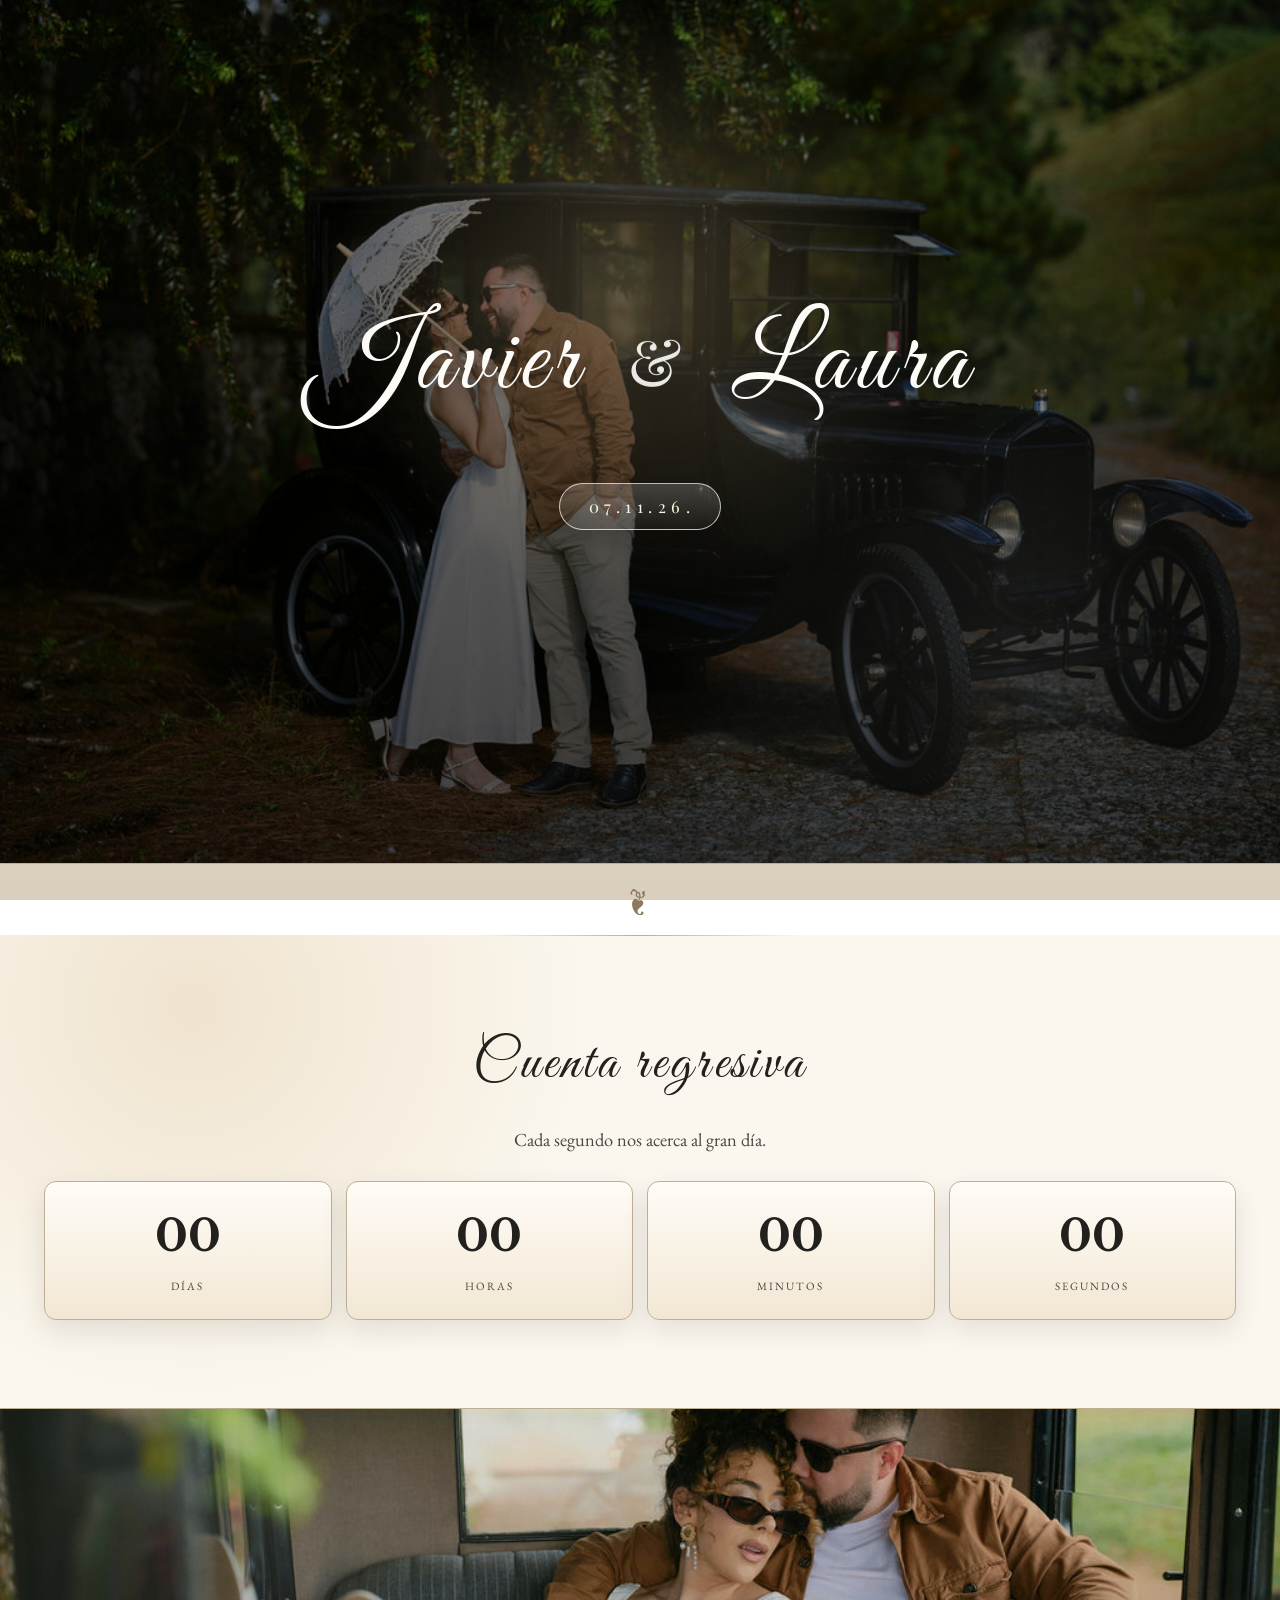
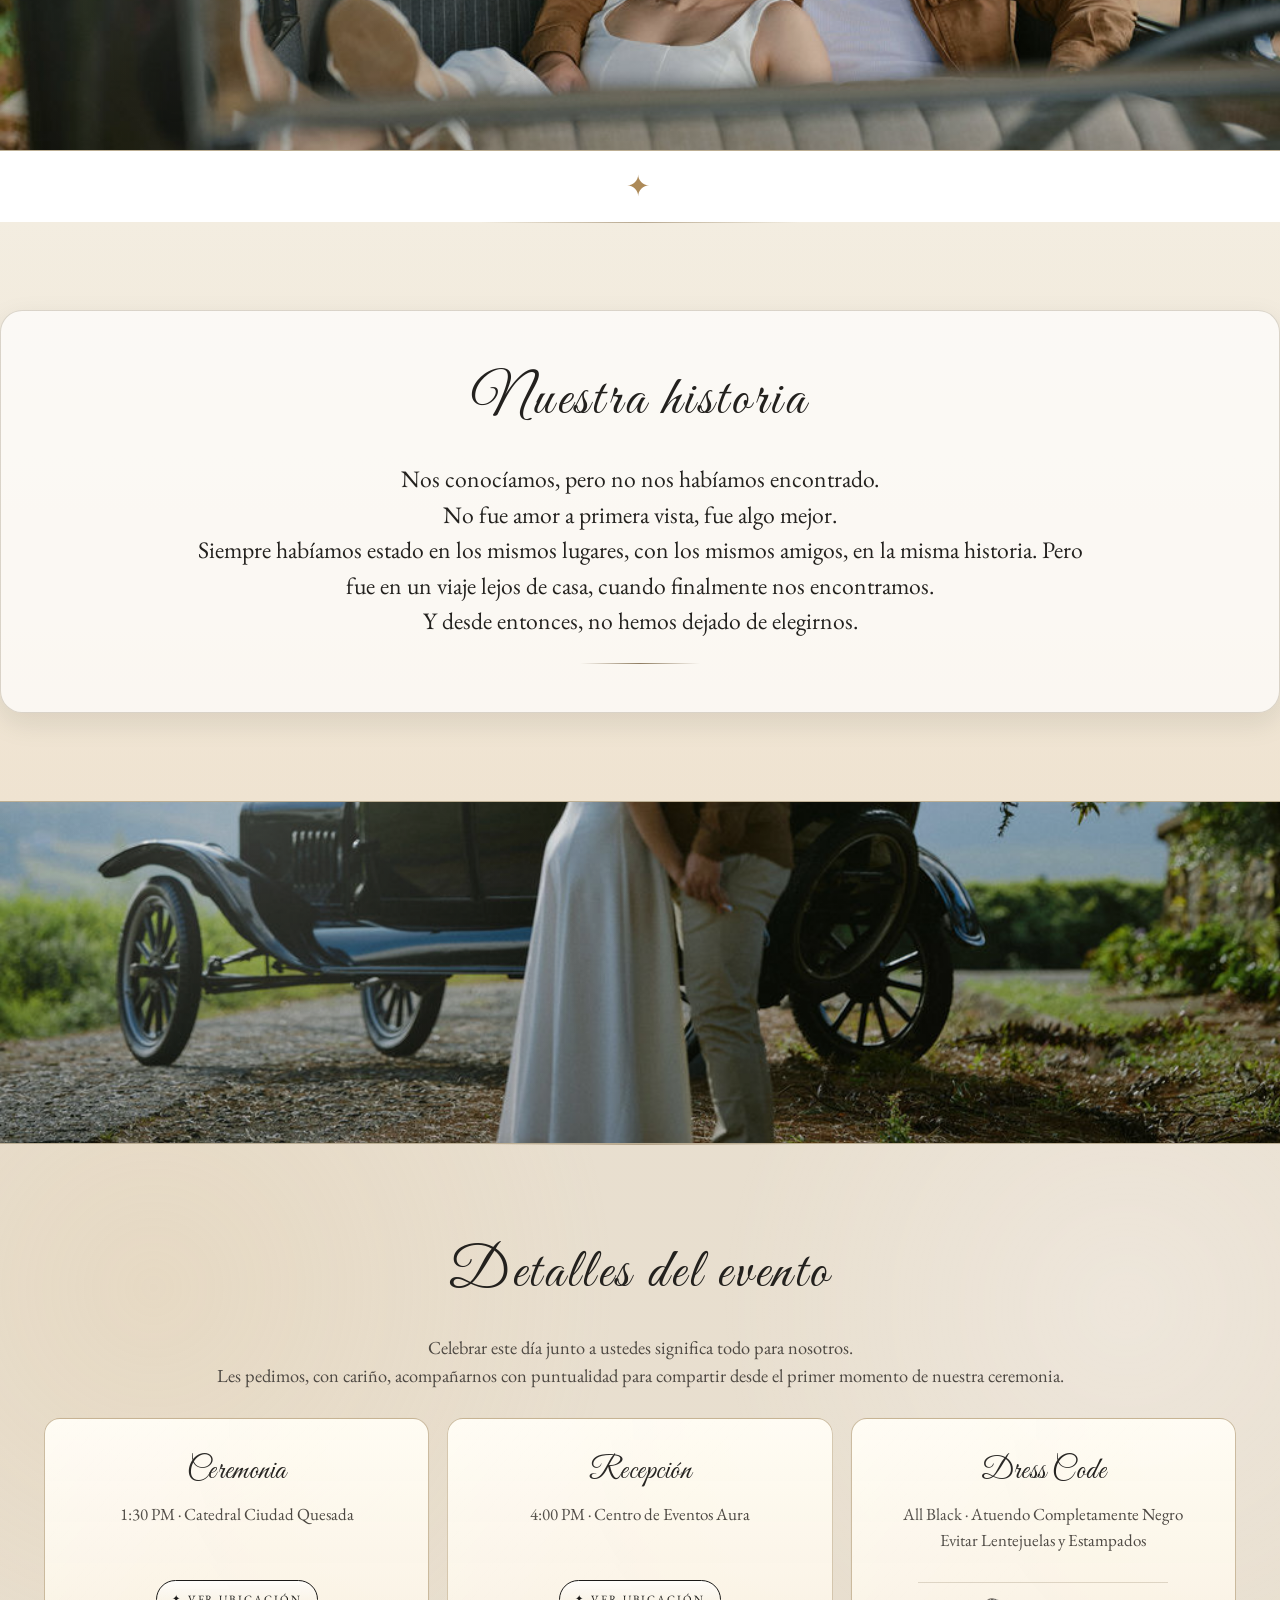
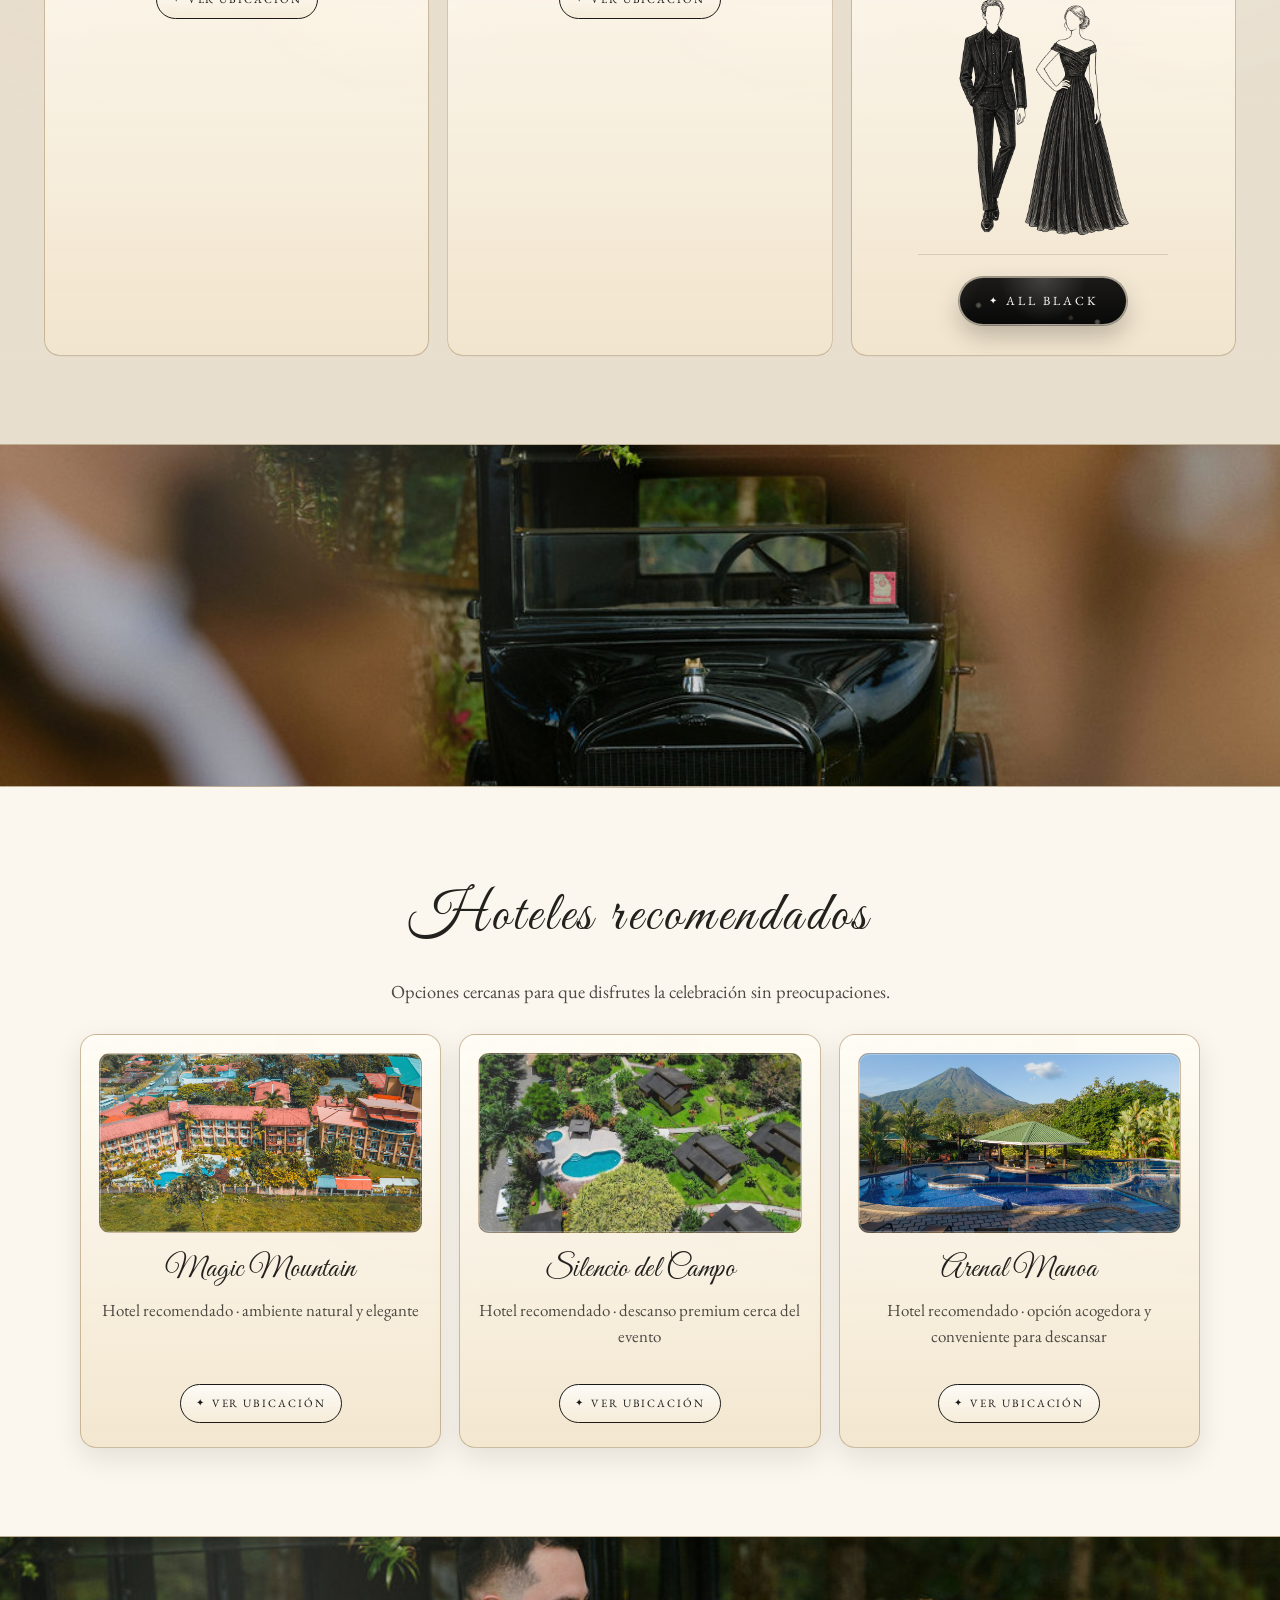
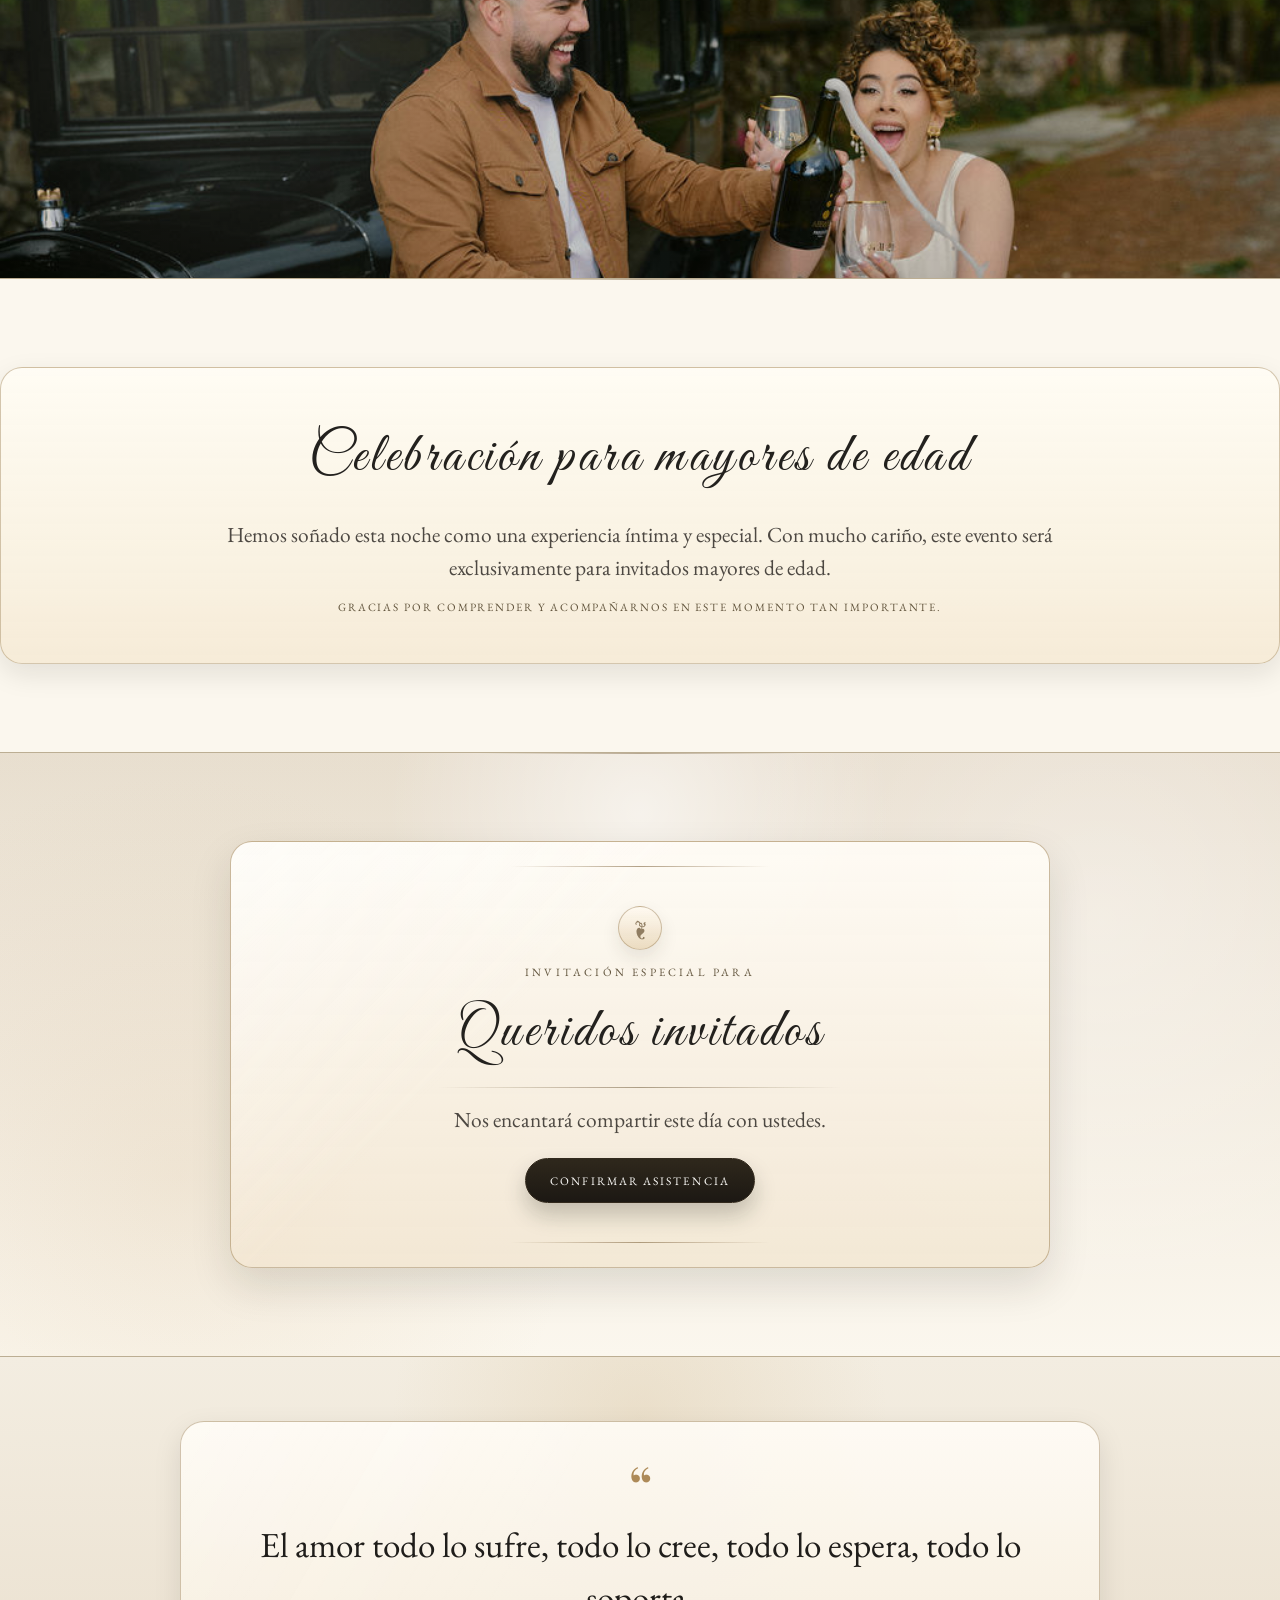
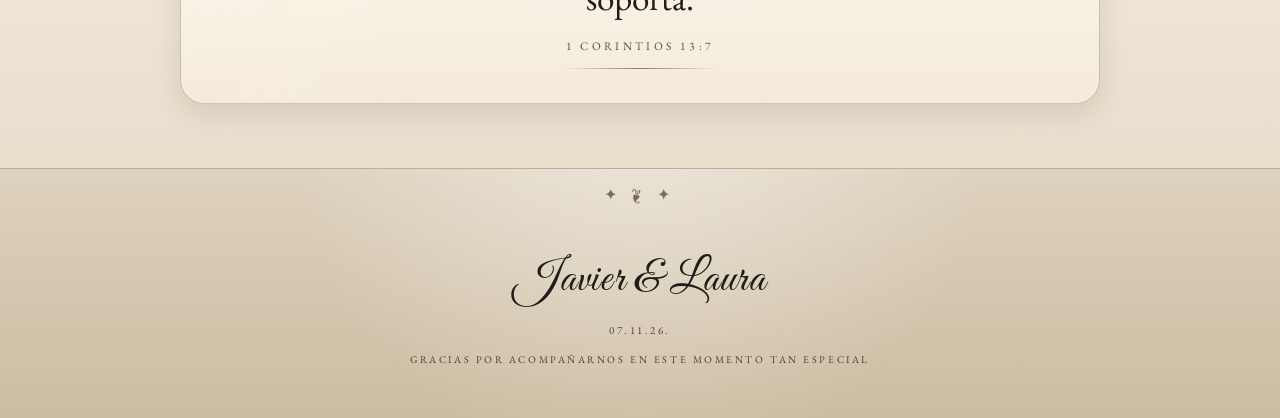
==== commit b23a13ef: "ajustes" ====
--- a/index.html
+++ b/index.html
@@ -236,9 +236,9 @@
         </div>
       </section> -->
 
-      <div class="ornament reveal" aria-hidden="true">❧</div>
-
-      <section class="gallery section reveal">
+      <!-- <div class="ornament reveal" aria-hidden="true">❧</div> -->
+
+      <!-- <section class="gallery section reveal">
         <div class="section-wrap">
           <h2>Galería</h2>
           <div class="gallery__grid">
@@ -248,7 +248,7 @@
             <figure class="gallery__item"></figure>
           </div>
         </div>
-      </section>
+      </section> -->
 
       <!-- <section class="photo-band photo-band--final reveal" aria-hidden="true"></section> -->
 
--- a/styles.css
+++ b/styles.css
@@ -1462,6 +1462,86 @@
   transition-delay: 0.32s;
 }
 
+.details.reveal .cards > .card,
+.gifts.reveal .gifts__card {
+  opacity: 0;
+  filter: blur(2px);
+  clip-path: inset(8% 0 0 0 round 16px);
+  transition:
+    opacity 0.78s ease,
+    filter 0.78s ease,
+    clip-path 0.78s cubic-bezier(0.22, 1, 0.36, 1),
+    box-shadow 0.25s ease;
+  transition-delay:
+    var(--panel-delay, 0s),
+    var(--panel-delay, 0s),
+    var(--panel-delay, 0s),
+    0s;
+}
+
+.guest.reveal .guest__panel,
+.adults-only.reveal .adults-only__panel,
+.rsvp.reveal .rsvp__panel,
+.quote.reveal .quote__card,
+.footer.reveal .footer__inner {
+  opacity: 0;
+  transform: translateY(20px) scale(0.99);
+  filter: blur(2px);
+  transition:
+    opacity 0.78s ease,
+    transform 0.78s cubic-bezier(0.22, 1, 0.36, 1),
+    filter 0.78s ease;
+}
+
+.details.reveal.is-visible .cards > .card,
+.gifts.reveal.is-visible .gifts__card {
+  opacity: 1;
+  filter: blur(0);
+  clip-path: inset(0 0 0 0 round 16px);
+}
+
+.guest.reveal.is-visible .guest__panel,
+.adults-only.reveal.is-visible .adults-only__panel,
+.rsvp.reveal.is-visible .rsvp__panel,
+.quote.reveal.is-visible .quote__card,
+.footer.reveal.is-visible .footer__inner {
+  opacity: 1;
+  transform: translateY(0) scale(1);
+  filter: blur(0);
+}
+
+.details.reveal.is-visible .cards > .card:nth-child(1) {
+  --panel-delay: 0.08s;
+}
+
+.details.reveal.is-visible .cards > .card:nth-child(2) {
+  --panel-delay: 0.2s;
+}
+
+.details.reveal.is-visible .cards > .card:nth-child(3) {
+  --panel-delay: 0.32s;
+}
+
+.guest.reveal.is-visible .guest__panel,
+.footer.reveal.is-visible .footer__inner {
+  transition-delay: 0.12s;
+}
+
+.details.reveal.is-visible .dress-code__illustration img {
+  animation: dressCodeFloat 6s ease-in-out 0.8s infinite;
+}
+
+@keyframes dressCodeFloat {
+  0%,
+  100% {
+    transform: translateY(0);
+  }
+
+  50% {
+    transform: translateY(-3px);
+  }
+}
+
 .hotels .cards--hotels .card.reveal-card {
   opacity: 0;
   transform: translateY(24px) scale(0.985);
@@ -1514,11 +1594,23 @@
 .no-motion .rsvp.reveal .rsvp__panel p,
 .no-motion .quote.reveal .quote__card p,
 .no-motion .quote.reveal .quote__verse,
+.no-motion .details.reveal .cards > .card,
+.no-motion .gifts.reveal .gifts__card,
+.no-motion .guest.reveal .guest__panel,
+.no-motion .adults-only.reveal .adults-only__panel,
+.no-motion .rsvp.reveal .rsvp__panel,
+.no-motion .quote.reveal .quote__card,
+.no-motion .footer.reveal .footer__inner,
 .no-motion .hotels .cards--hotels .card.reveal-card {
   opacity: 1;
   transform: none;
   filter: none;
+  clip-path: none;
   transition: none;
+}
+
+.no-motion .dress-code__illustration img {
+  animation: none;
 }
 
 @media (max-width: 1024px) {
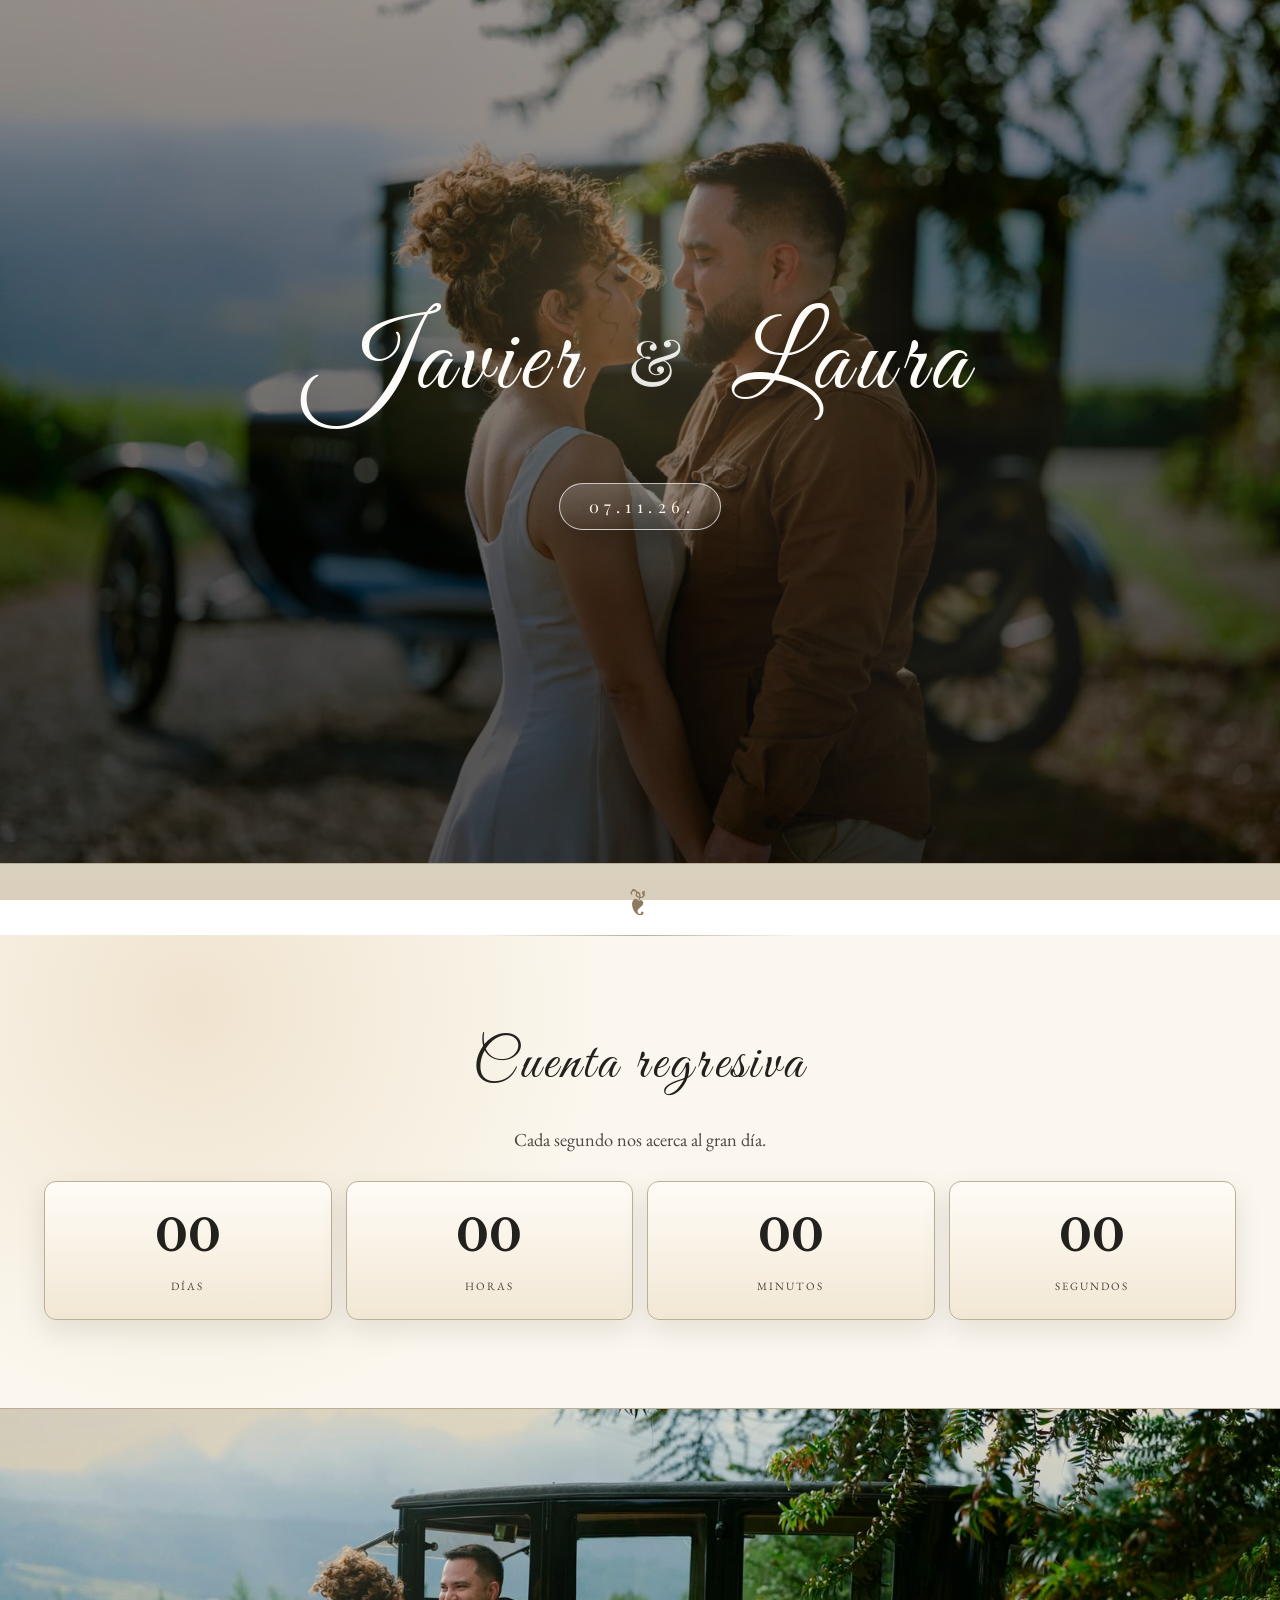
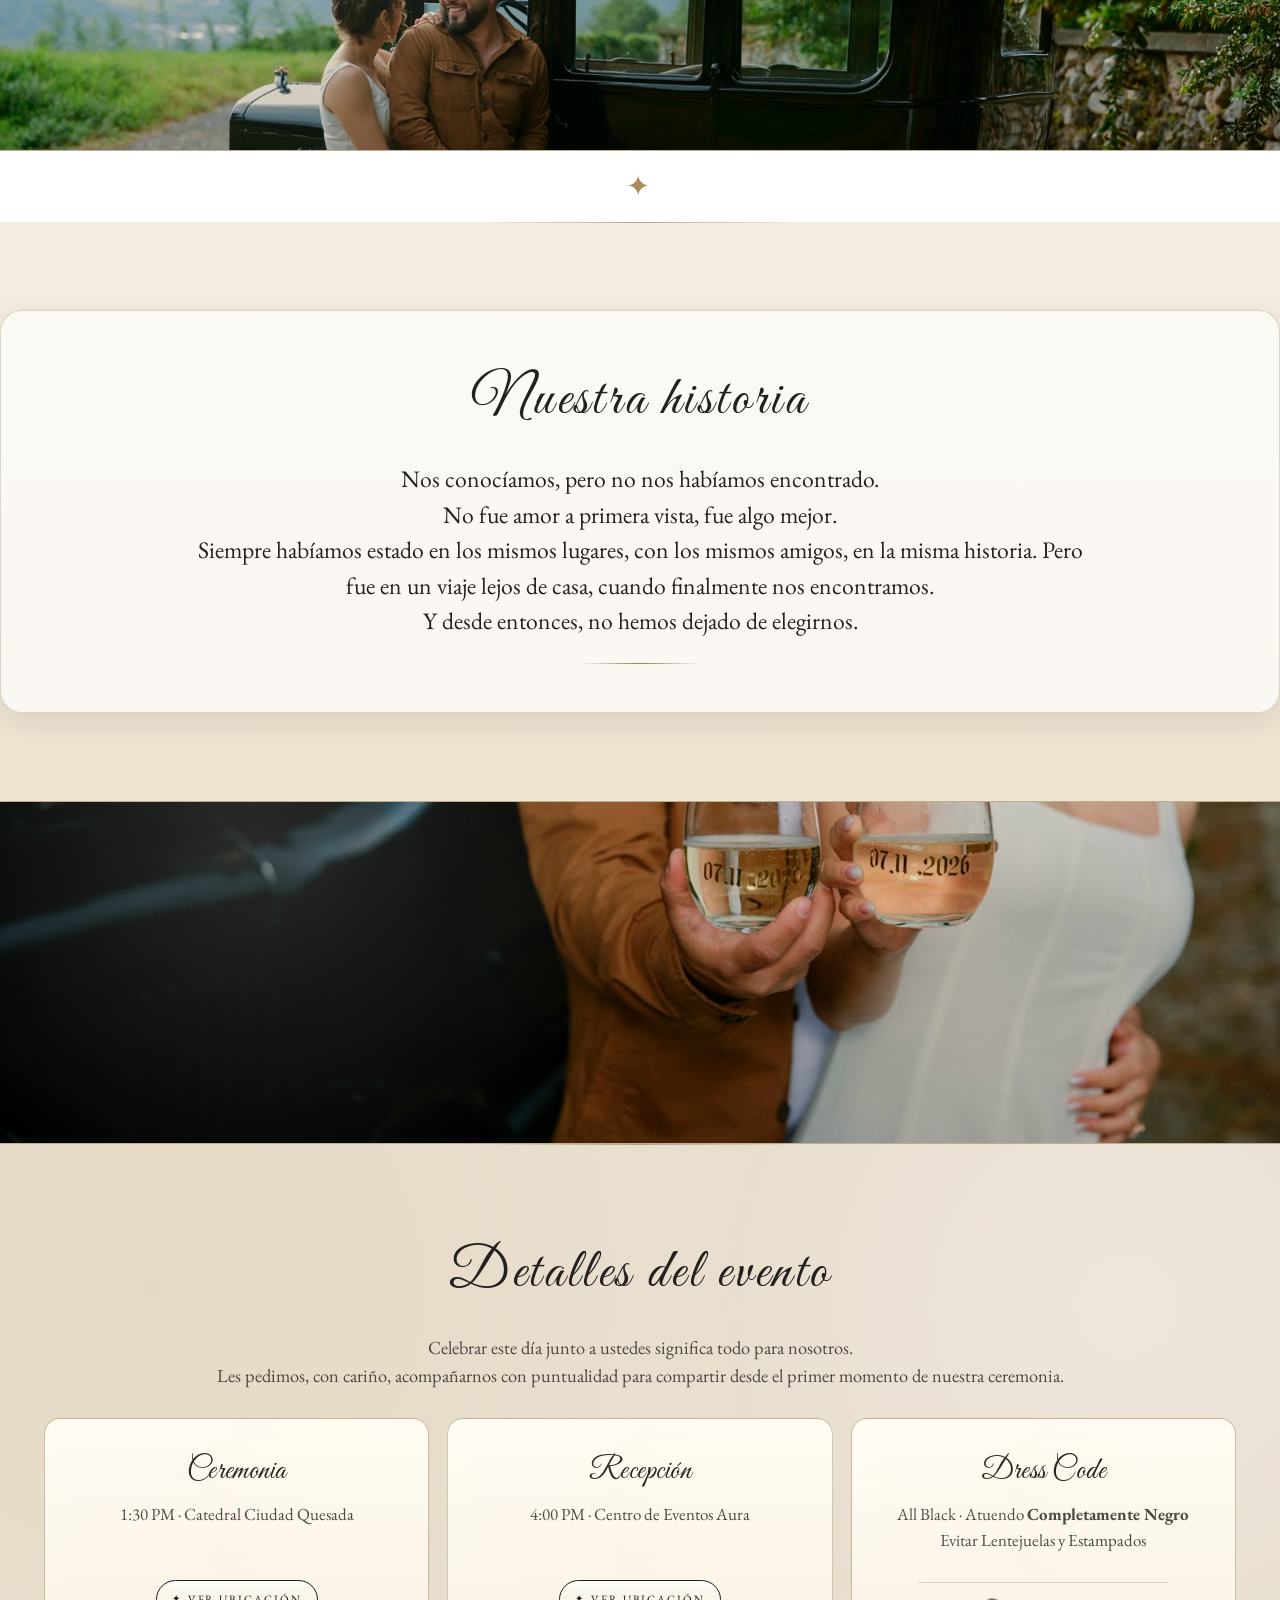
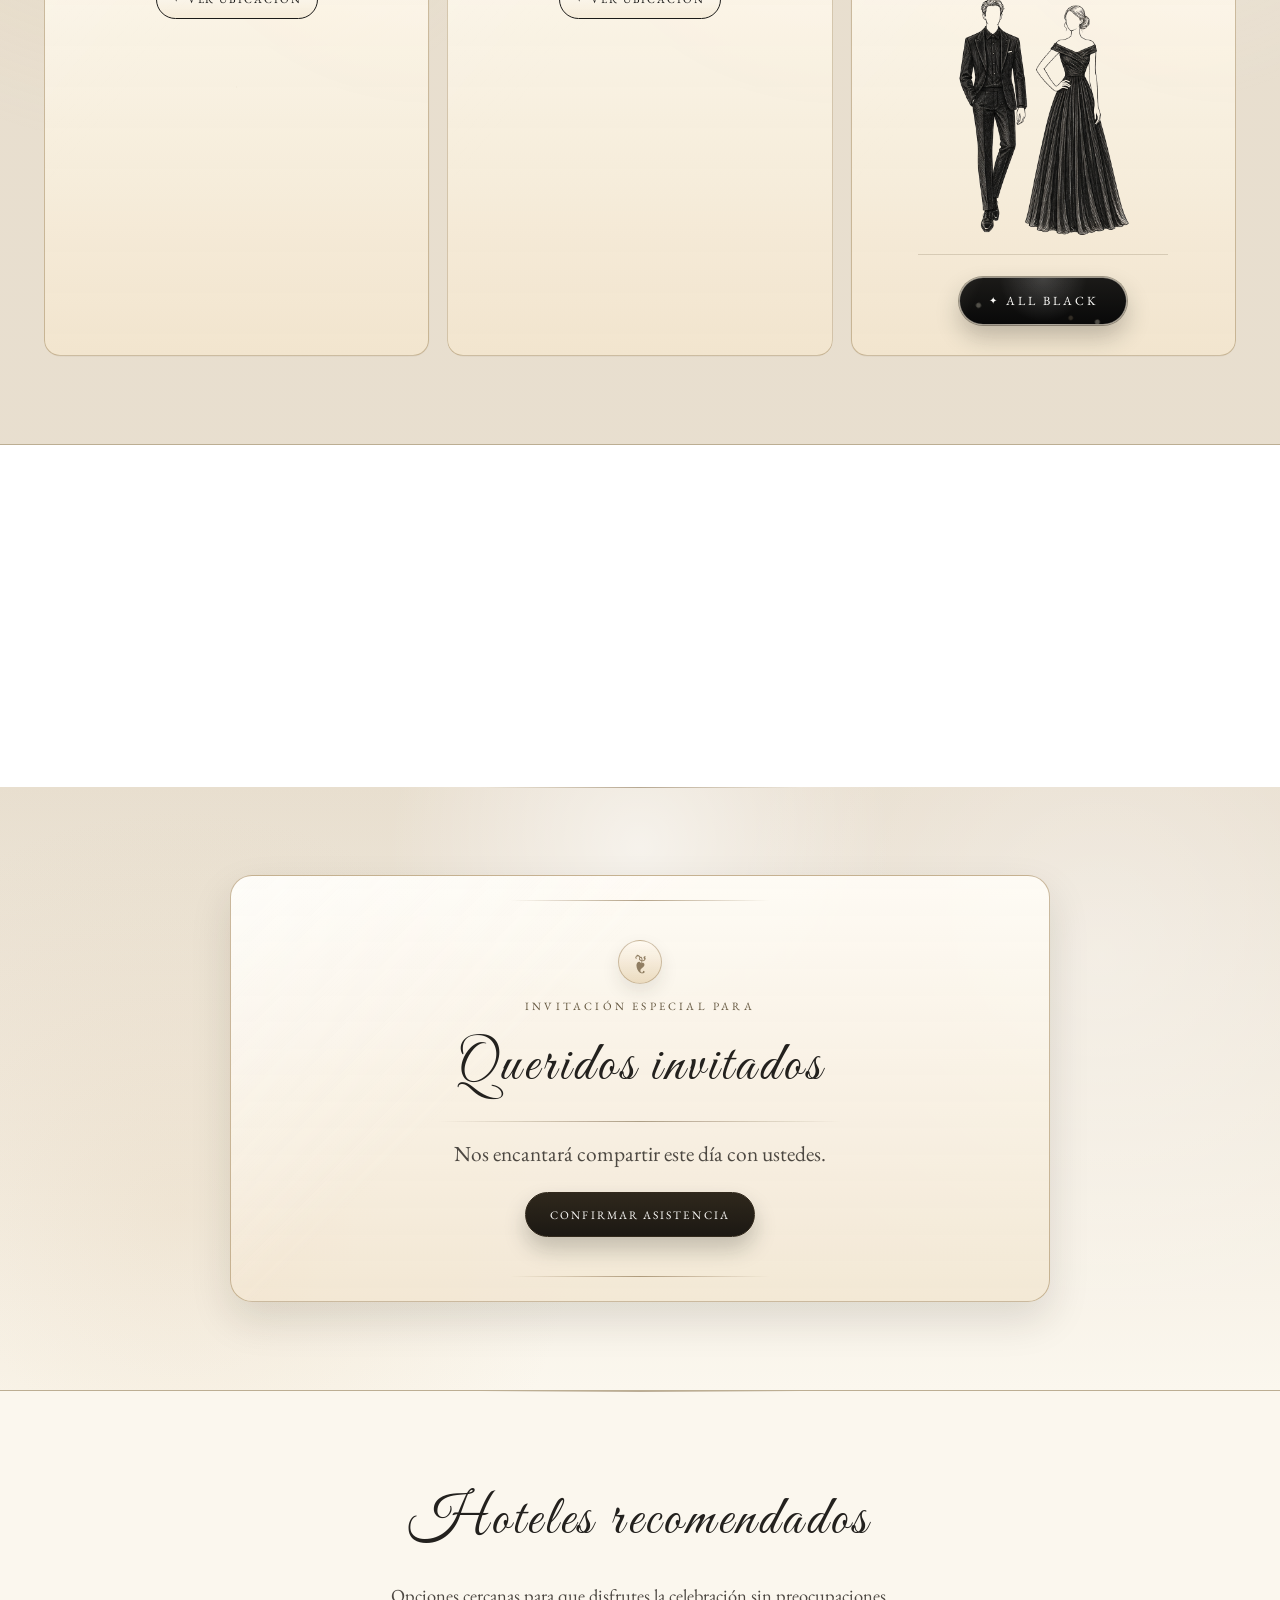
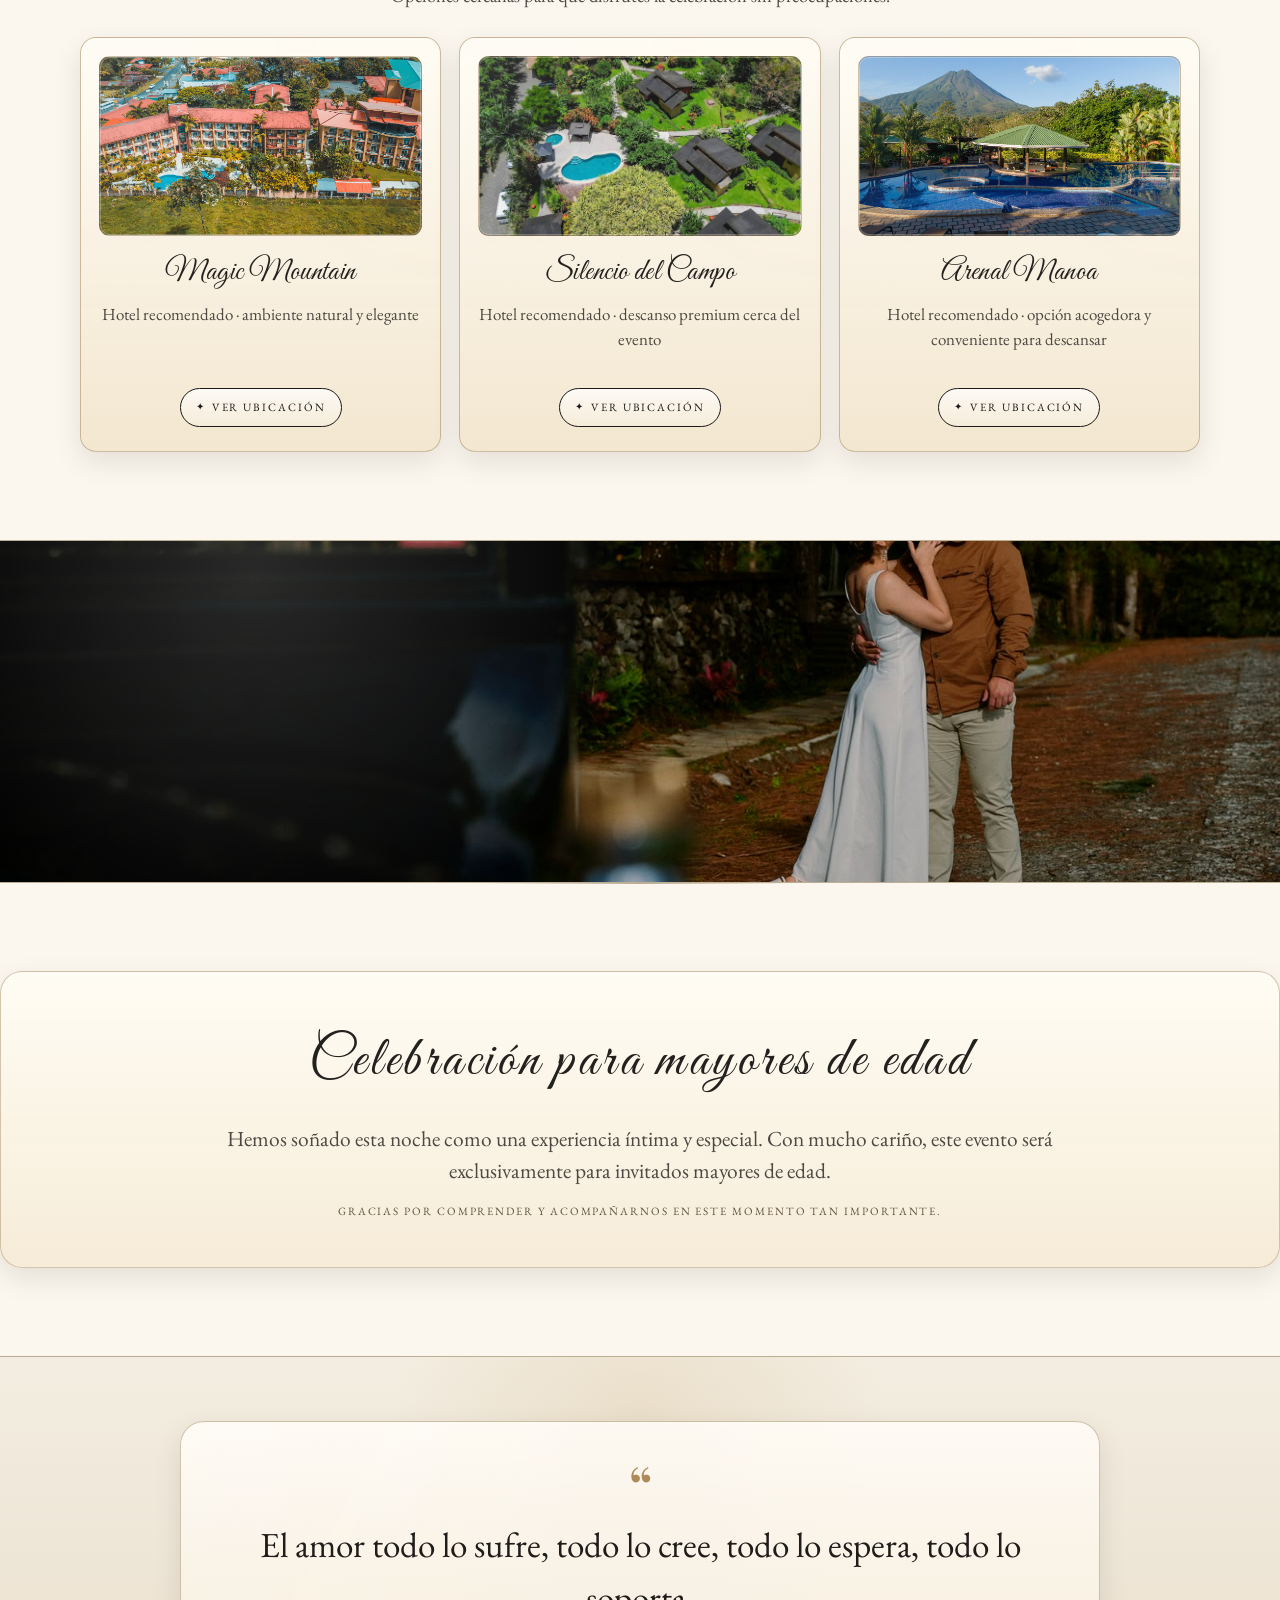
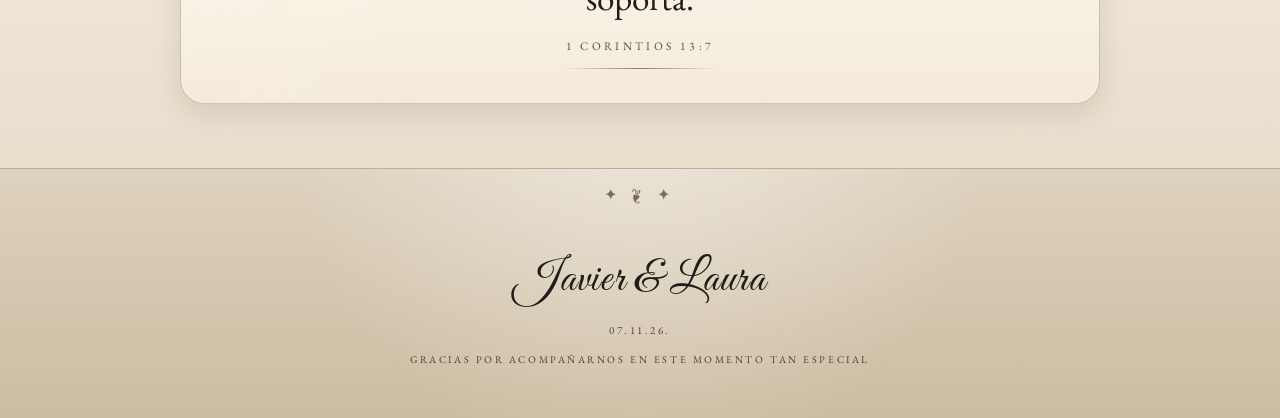
==== commit 79f67b5c: "renewed v1" ====
--- a/index.html
+++ b/index.html
@@ -102,7 +102,7 @@
             </article>
             <article class="card">
               <h3>Dress Code</h3>
-              <p>All Black · Atuendo Completamente Negro <br>
+              <p>All Black · Atuendo <strong>Completamente Negro</strong> <br>
               Evitar Lentejuelas y Estampados</p>
               <div class="dress-code__illustration" aria-hidden="true">
                 <img src="assets/dress-code-formal.png" alt="" />
@@ -175,6 +175,16 @@
           </div>
         </div>
       </section> -->
+
+      <section class="guest section reveal" data-guest-section>
+        <div class="section-wrap guest__panel">
+          <span class="guest__ornament" aria-hidden="true">❦</span>
+          <p class="guest__eyebrow">Invitación especial para</p>
+          <h2 data-guest-name>Queridos invitados</h2>
+          <p class="guest__passes" data-guest-passes></p>
+          <a class="guest__rsvp-button" href="rsvp.html" data-guest-rsvp-button>Confirmar asistencia</a>
+        </div>
+      </section>
 
       <section class="hotels section reveal">
         <div class="section-wrap">
@@ -252,16 +262,6 @@
 
       <!-- <section class="photo-band photo-band--final reveal" aria-hidden="true"></section> -->
 
-      <section class="guest section reveal" data-guest-section>
-        <div class="section-wrap guest__panel">
-          <span class="guest__ornament" aria-hidden="true">❦</span>
-          <p class="guest__eyebrow">Invitación especial para</p>
-          <h2 data-guest-name>Queridos invitados</h2>
-          <p class="guest__passes" data-guest-passes></p>
-          <a class="guest__rsvp-button" href="rsvp.html" data-guest-rsvp-button>Confirmar asistencia</a>
-        </div>
-      </section>
-
       <!-- <section class="rsvp section reveal">
         <div class="section-wrap rsvp__panel">
           <h2>RSVP</h2>
--- a/styles.css
+++ b/styles.css
@@ -102,7 +102,7 @@
 }
 
 .hero__image {
-  background: url("assets/L&P5908.jpg") center 42% / cover no-repeat;
+  background: url("assets/L&PP5908.jpg") center 42% / cover no-repeat;
   /* filter: grayscale(100%) contrast(98%); */
   transform: scale(1.02);
 }
@@ -325,22 +325,22 @@
 }
 
 .photo-band--vows {
-  background-image: url("assets/L&P5974.jpg");
+  background-image: url("assets/L&PP5974.jpg");
   background-position: center 32%;
 }
 
 .photo-band--moments {
-  background-image: url("assets/L&P5918.jpg");
+  background-image: url("assets/L&PP5918.jpg");
   background-position: center 90%;
 }
 
 .photo-band--kiss {
-  background-image: url("assets/L&P5956.jpg");
+  background-image: url("assets/L&PP5956.jpg");
   background-position: center 30%;
 }
 
 .photo-band--sunset {
-  background-image: url("assets/L&P5986.jpg");
+  background-image: url("assets/L&PP5986.jpg");
   background-position: center 40%;
 }
 
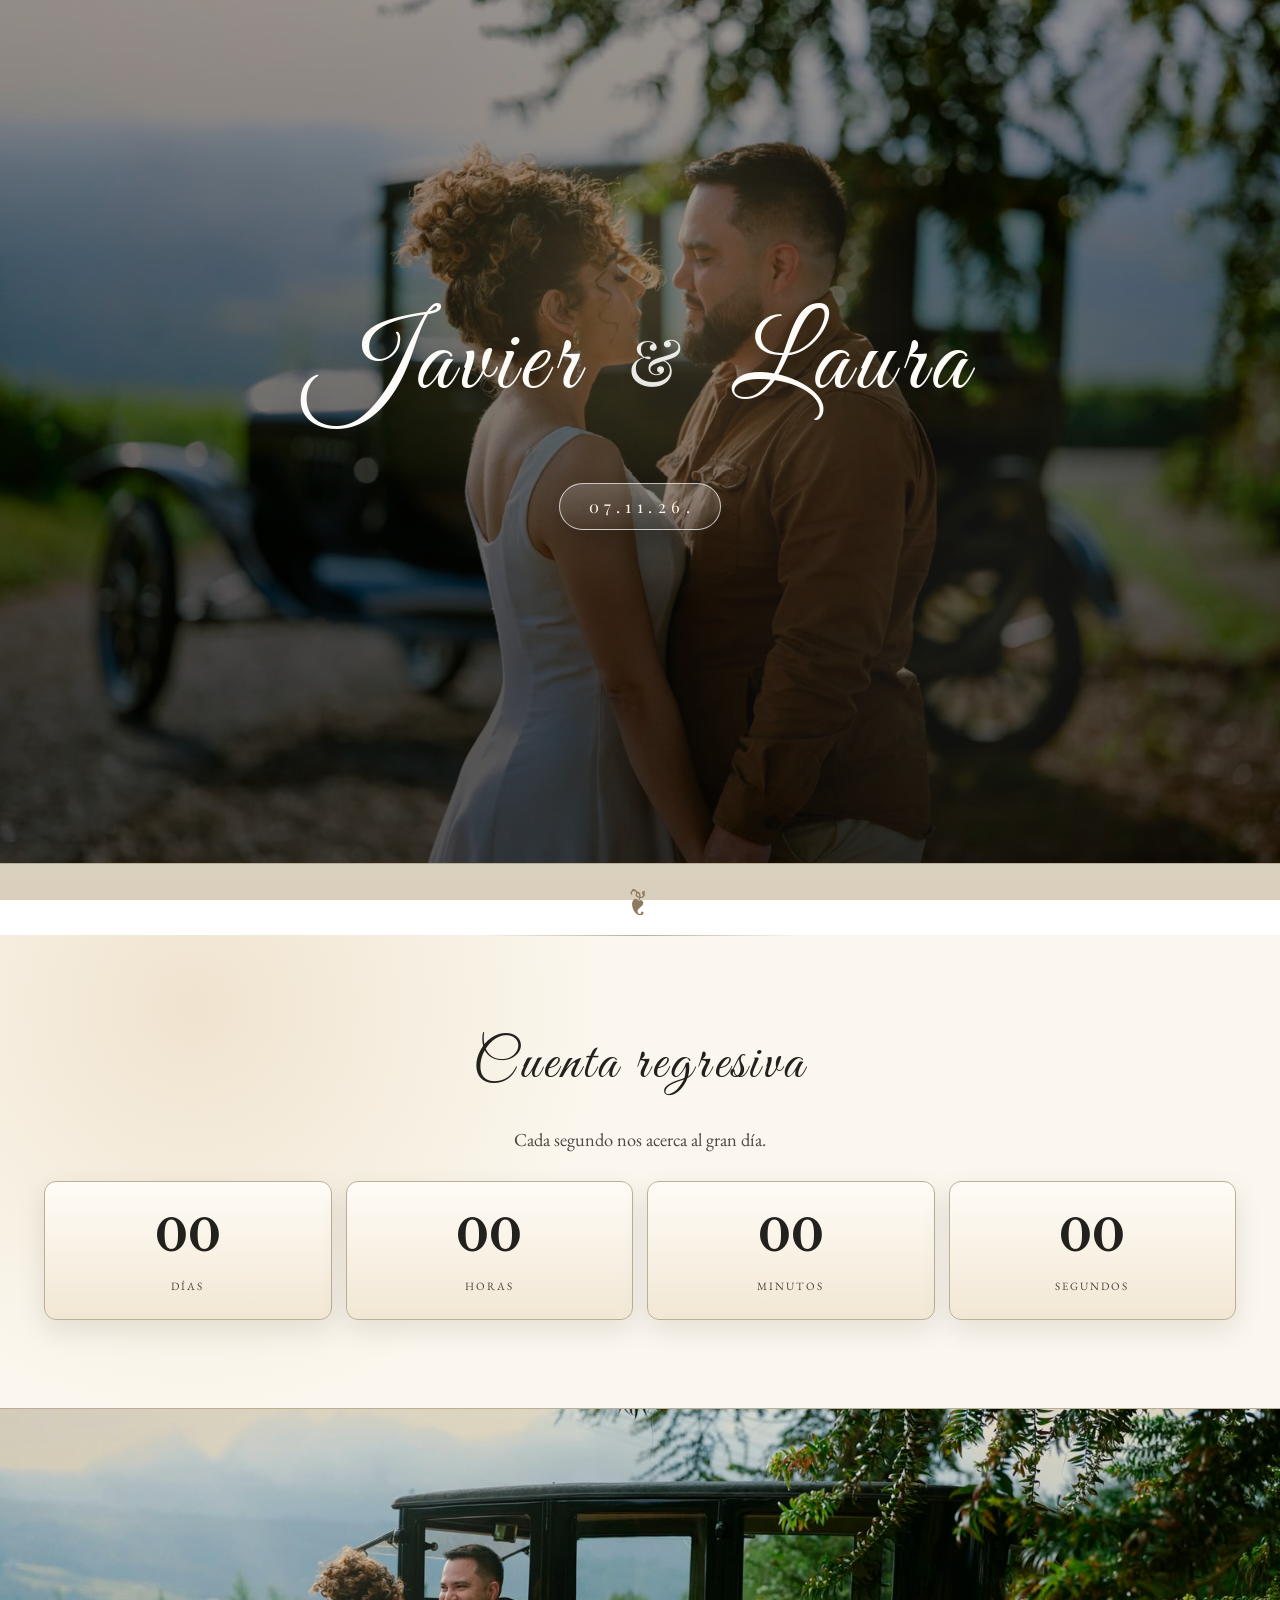
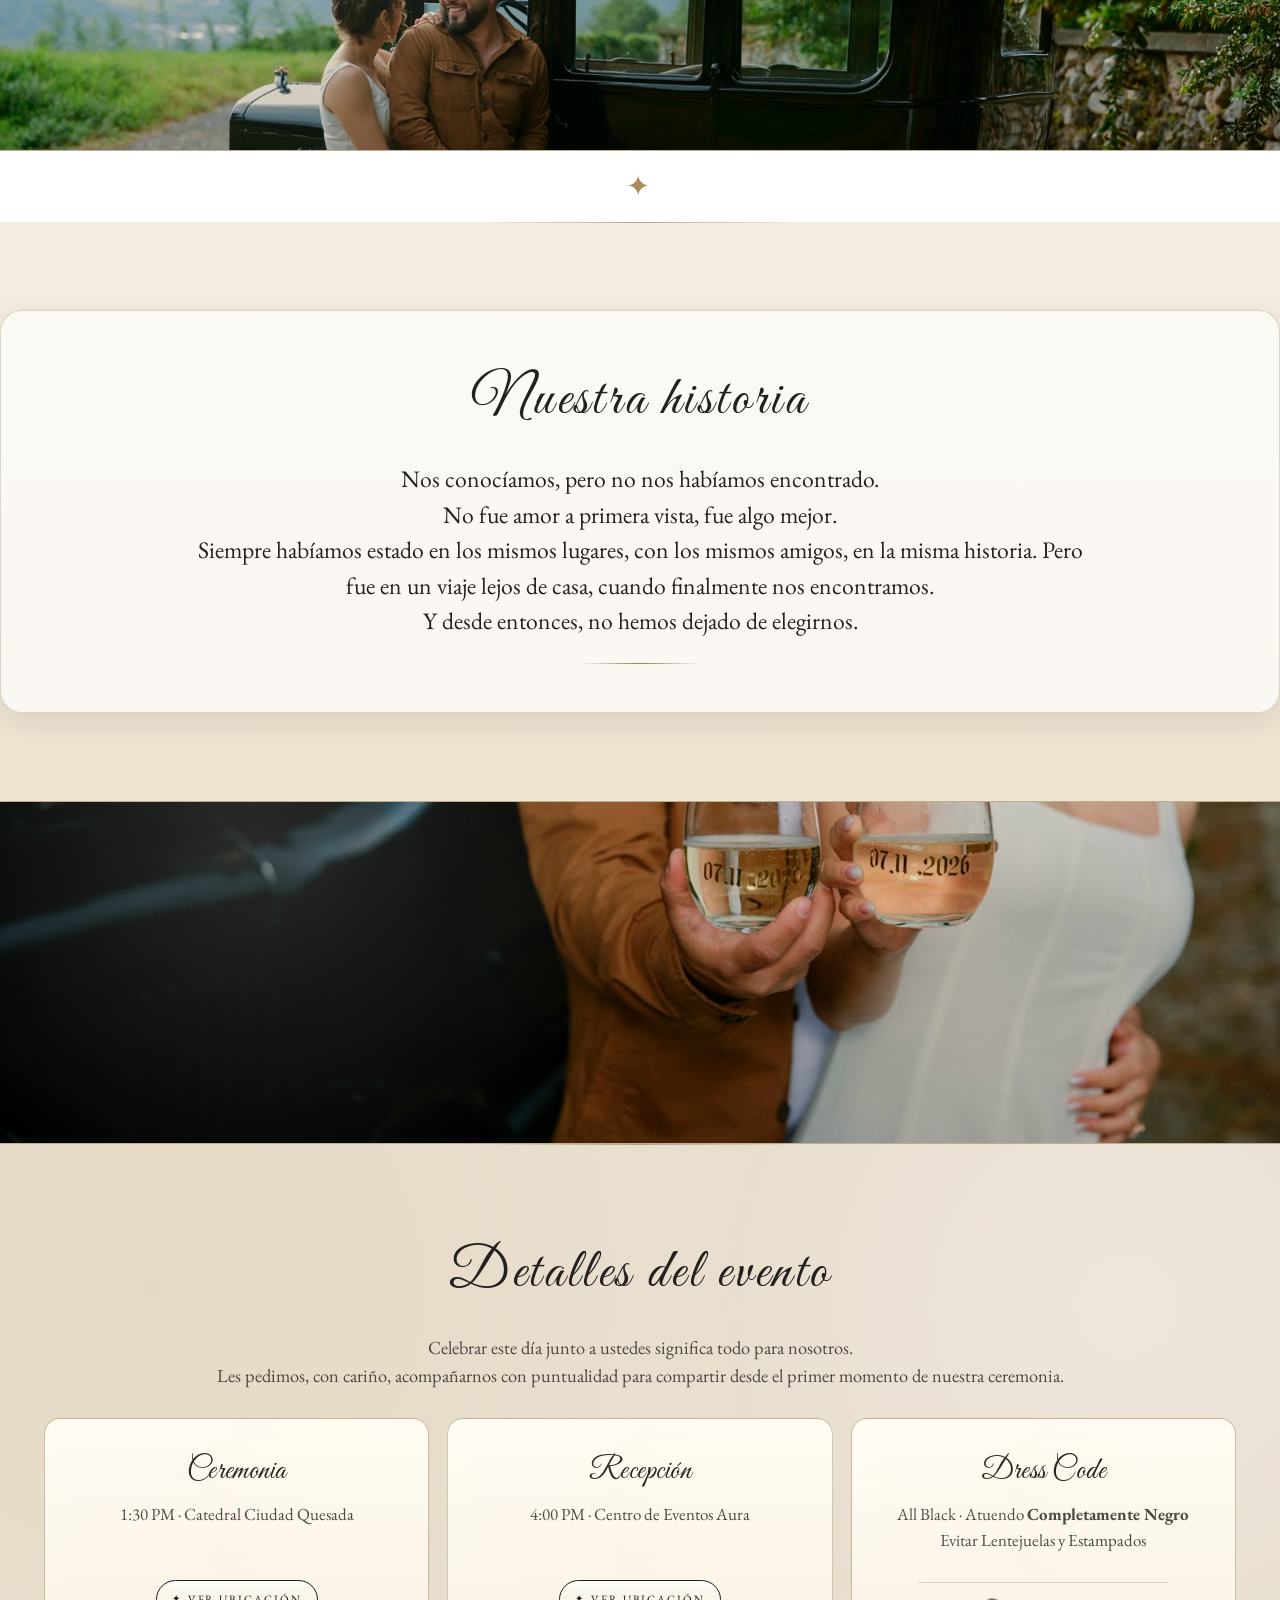
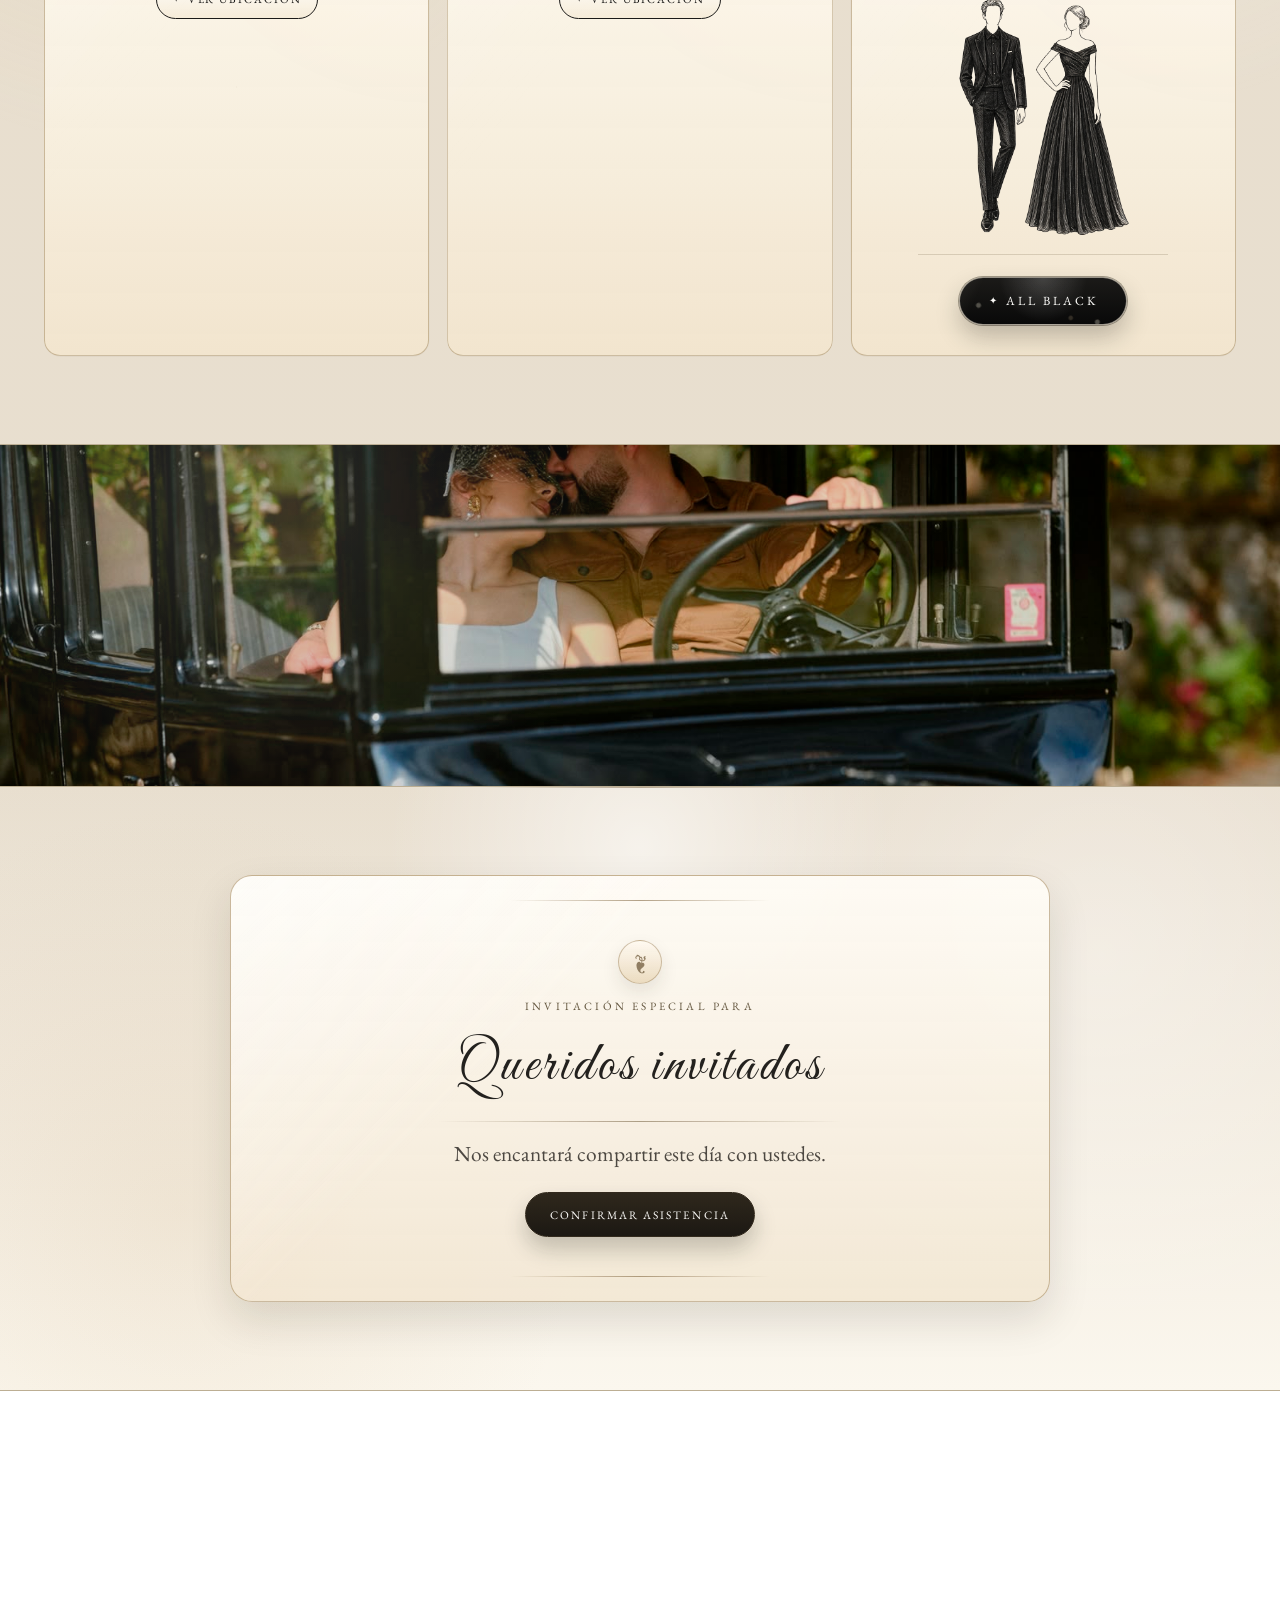
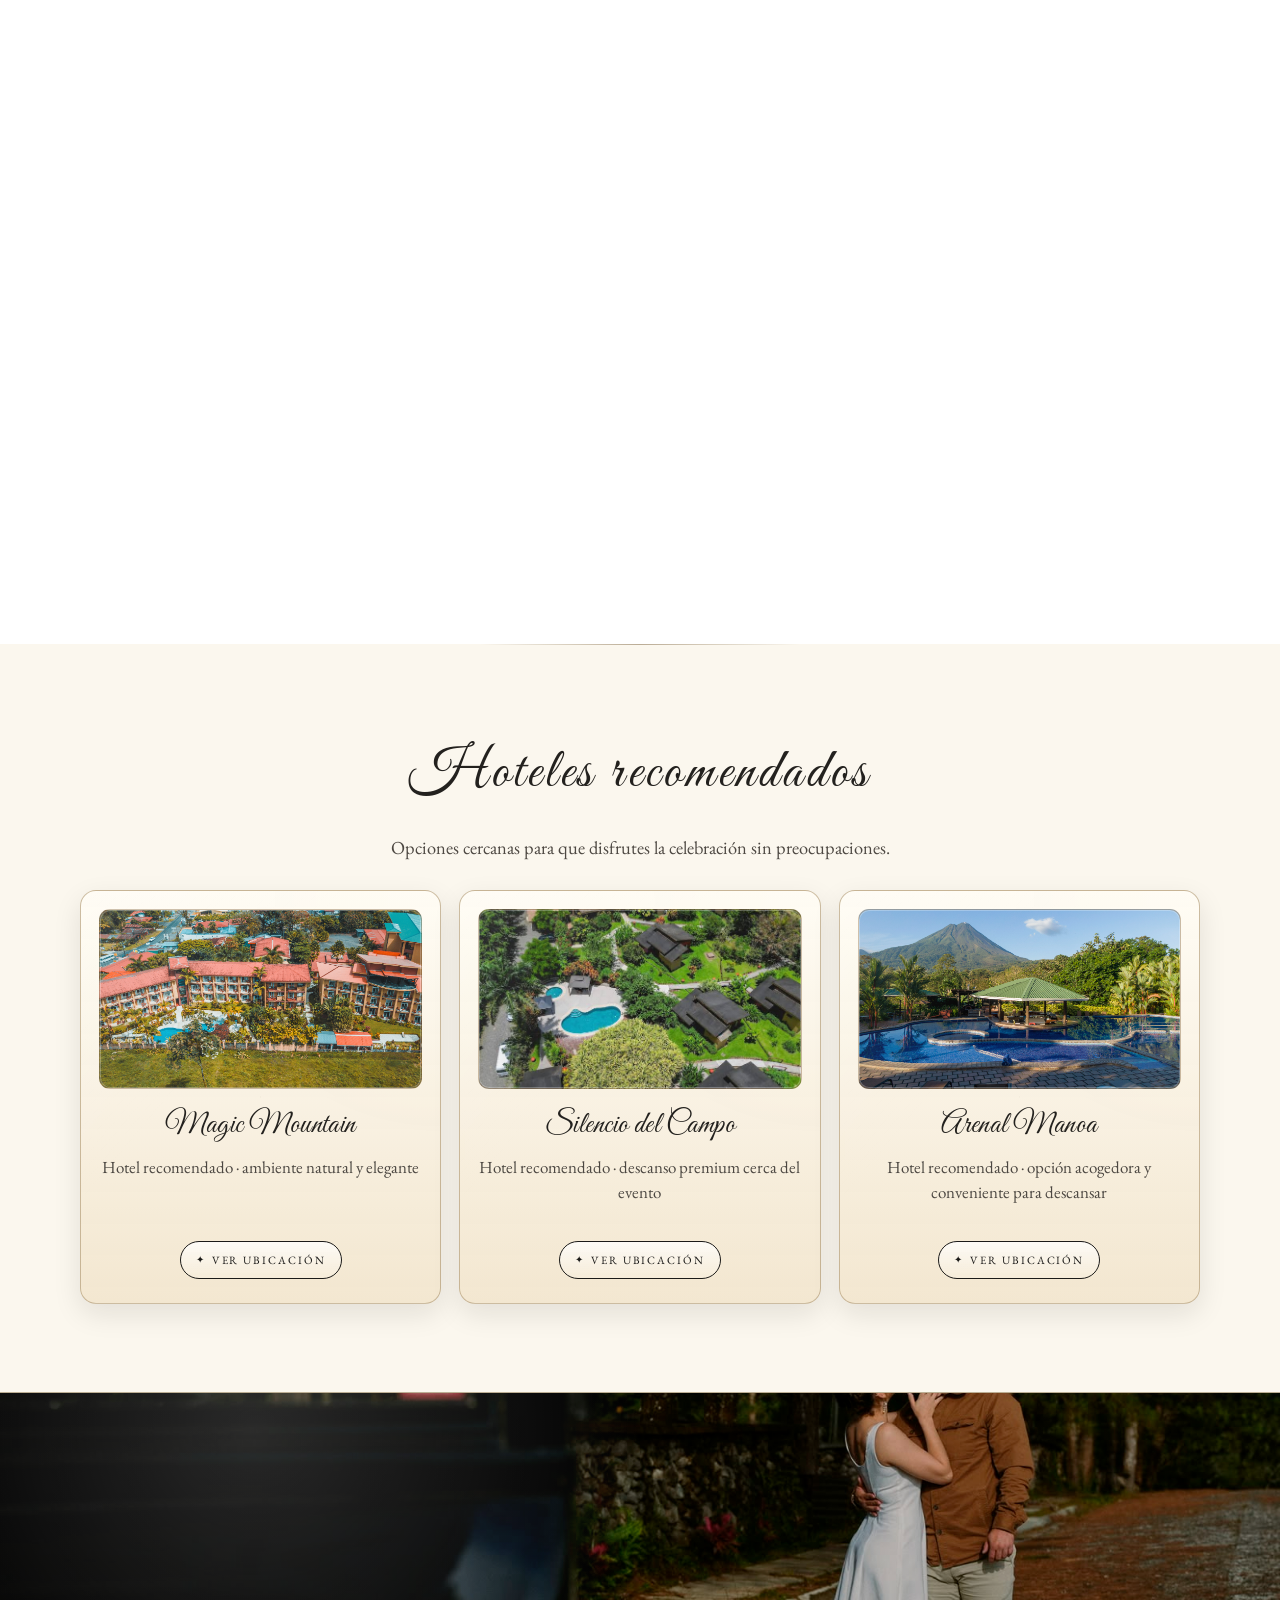
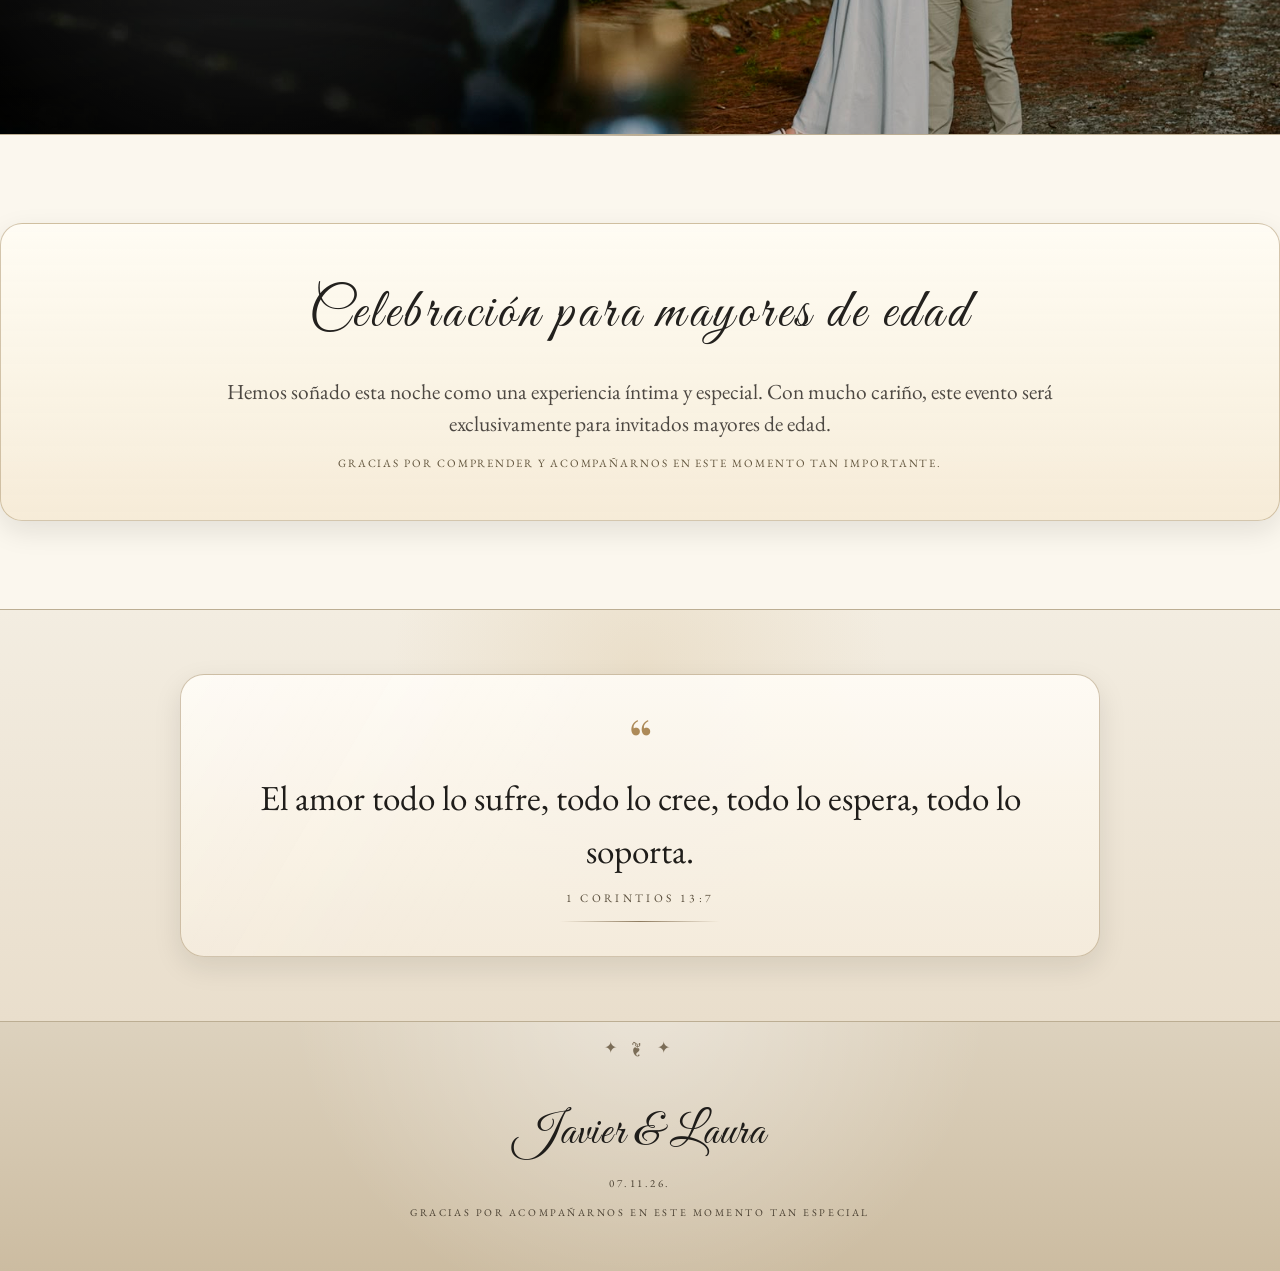
==== commit bc4f1f1d: "ajuste regalos" ====
--- a/index.html
+++ b/index.html
@@ -186,6 +186,27 @@
         </div>
       </section>
 
+            <section class="gifts section reveal">
+        <div class="section-wrap">
+          <h2>Muestras de Cariño</h2>
+          <p class="section-note">
+            Su compañía es nuestro mejor regalo. Si desean tener un detalle adicional, con mucho
+            agradecimiento recibiremos regalos en efectivo o por transferencia bancaria.
+          </p>
+
+          <article class="card gifts__card">
+            <h3>Datos bancarios</h3>
+            <div class="bank-details">
+              <p><strong>Banco:</strong> BAC Credomatic</p>
+              <p><strong>Titular:</strong> Laura Vanessa Rodríguez Alfaro</p>
+              <p><strong>Cuenta BAC:</strong> 703353458</p>
+              <p><strong>Cuenta IBAN:</strong> CR46010200007033534587</p>
+              <p><strong>Sinpe Móvil:</strong> 8864 - 0167</p>
+            </div>
+          </article>
+        </div>
+      </section> 
+
       <section class="hotels section reveal">
         <div class="section-wrap">
           <h2>Hoteles recomendados</h2>
@@ -226,26 +247,6 @@
         </div>
       </section>
 
-      <!-- <section class="gifts section reveal">
-        <div class="section-wrap">
-          <h2>Mesa de regalos</h2>
-          <p class="section-note">
-            Su compañía es nuestro mejor regalo. Si desean tener un detalle adicional, con mucho
-            agradecimiento recibiremos regalos en efectivo o por transferencia bancaria.
-          </p>
-
-          <article class="card gifts__card">
-            <h3>Datos bancarios</h3>
-            <div class="bank-details">
-              <p><strong>Banco:</strong> BAC Credomatic</p>
-              <p><strong>Titular:</strong> Laura Vanessa Rodríguez Alfaro</p>
-              <p><strong>Cuenta BAC:</strong> 957233299</p>
-              <p><strong>Cuenta IBAN:</strong> CR11010200009572332998</p>
-            </div>
-          </article>
-        </div>
-      </section> -->
-
       <!-- <div class="ornament reveal" aria-hidden="true">❧</div> -->
 
       <!-- <section class="gallery section reveal">
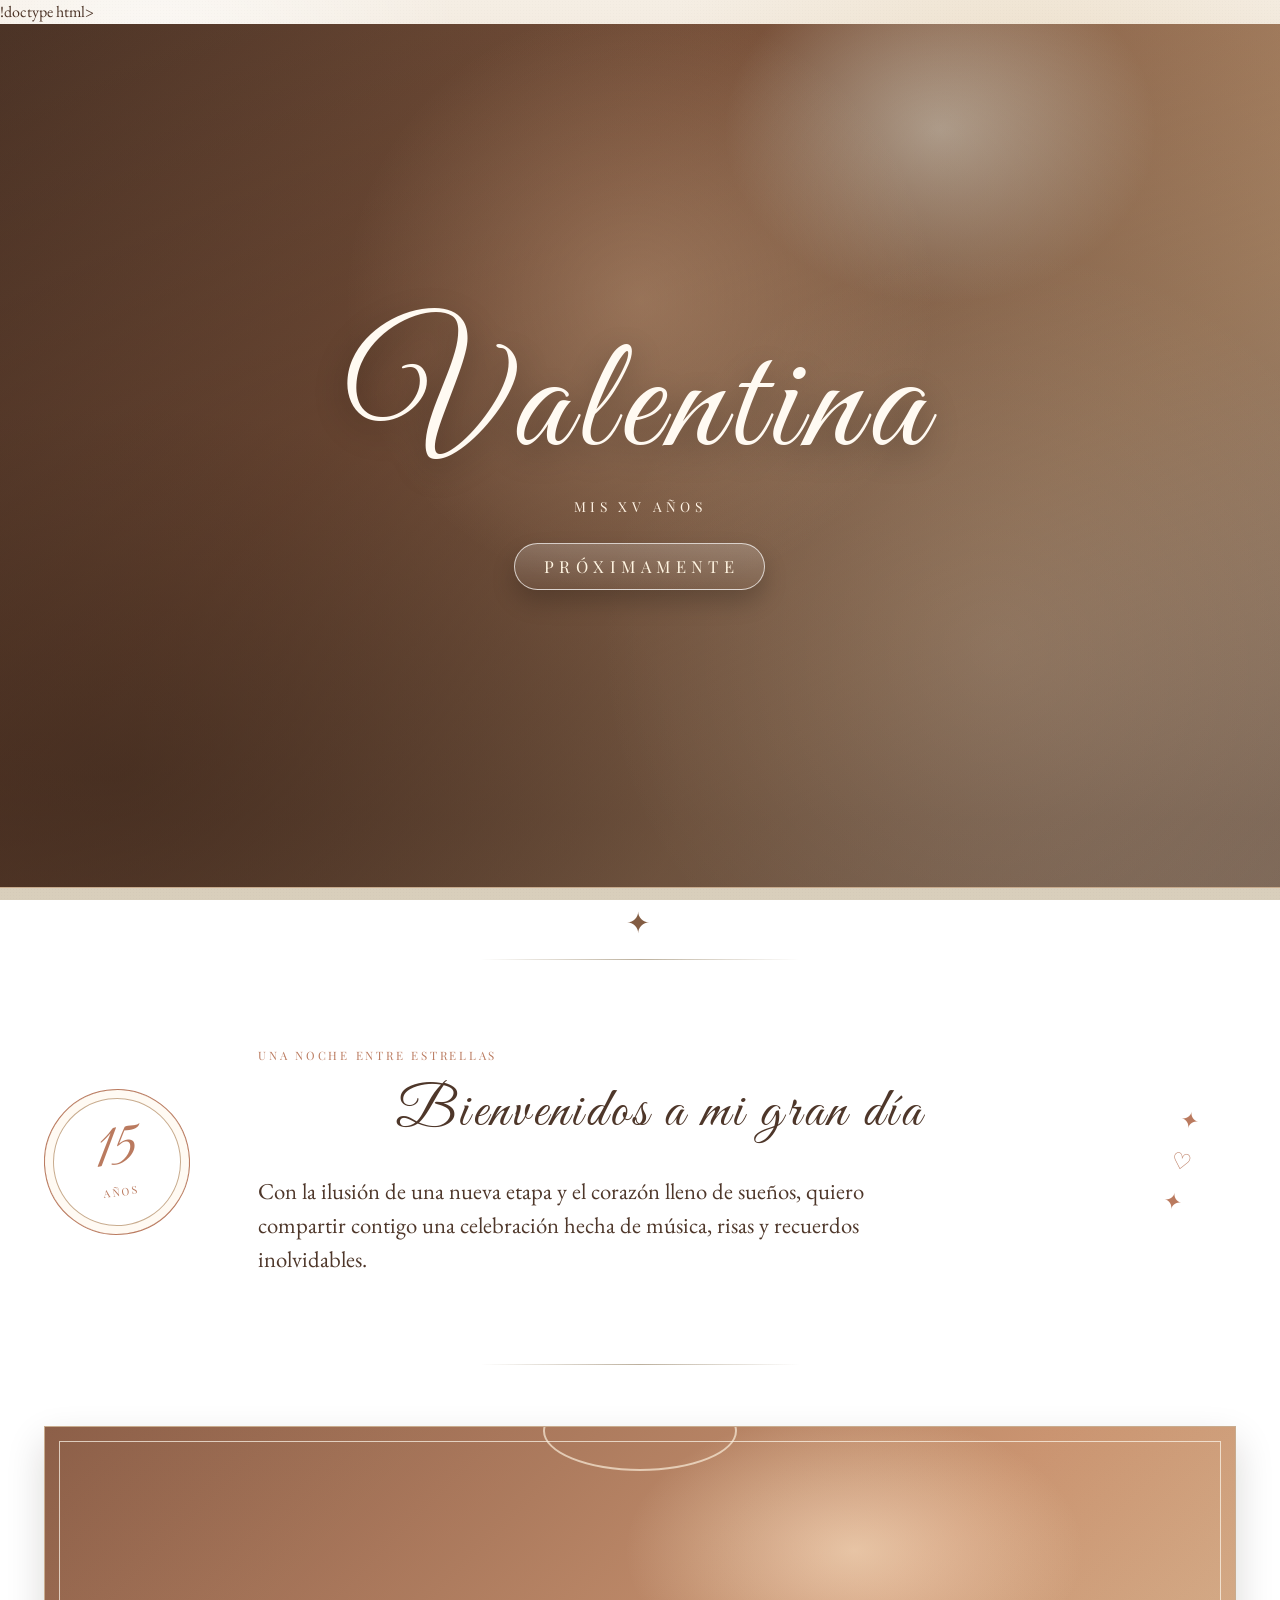
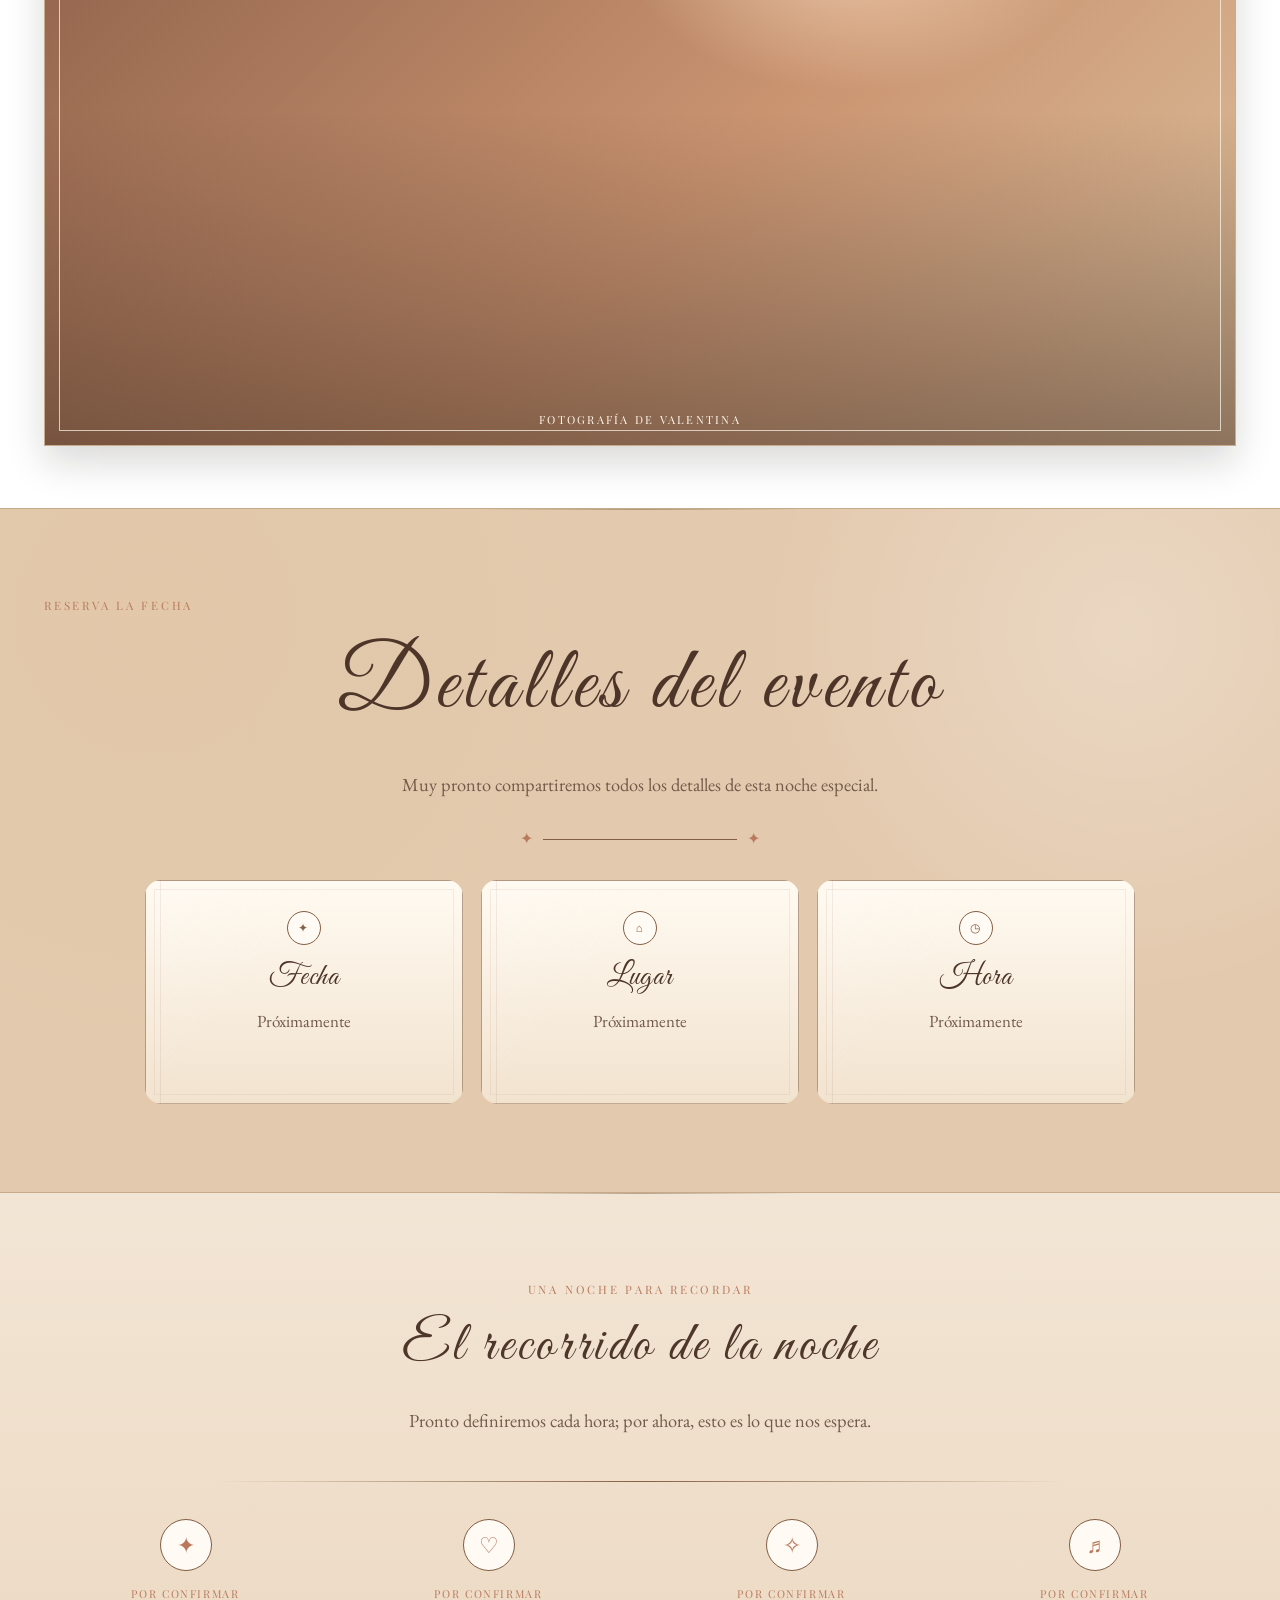
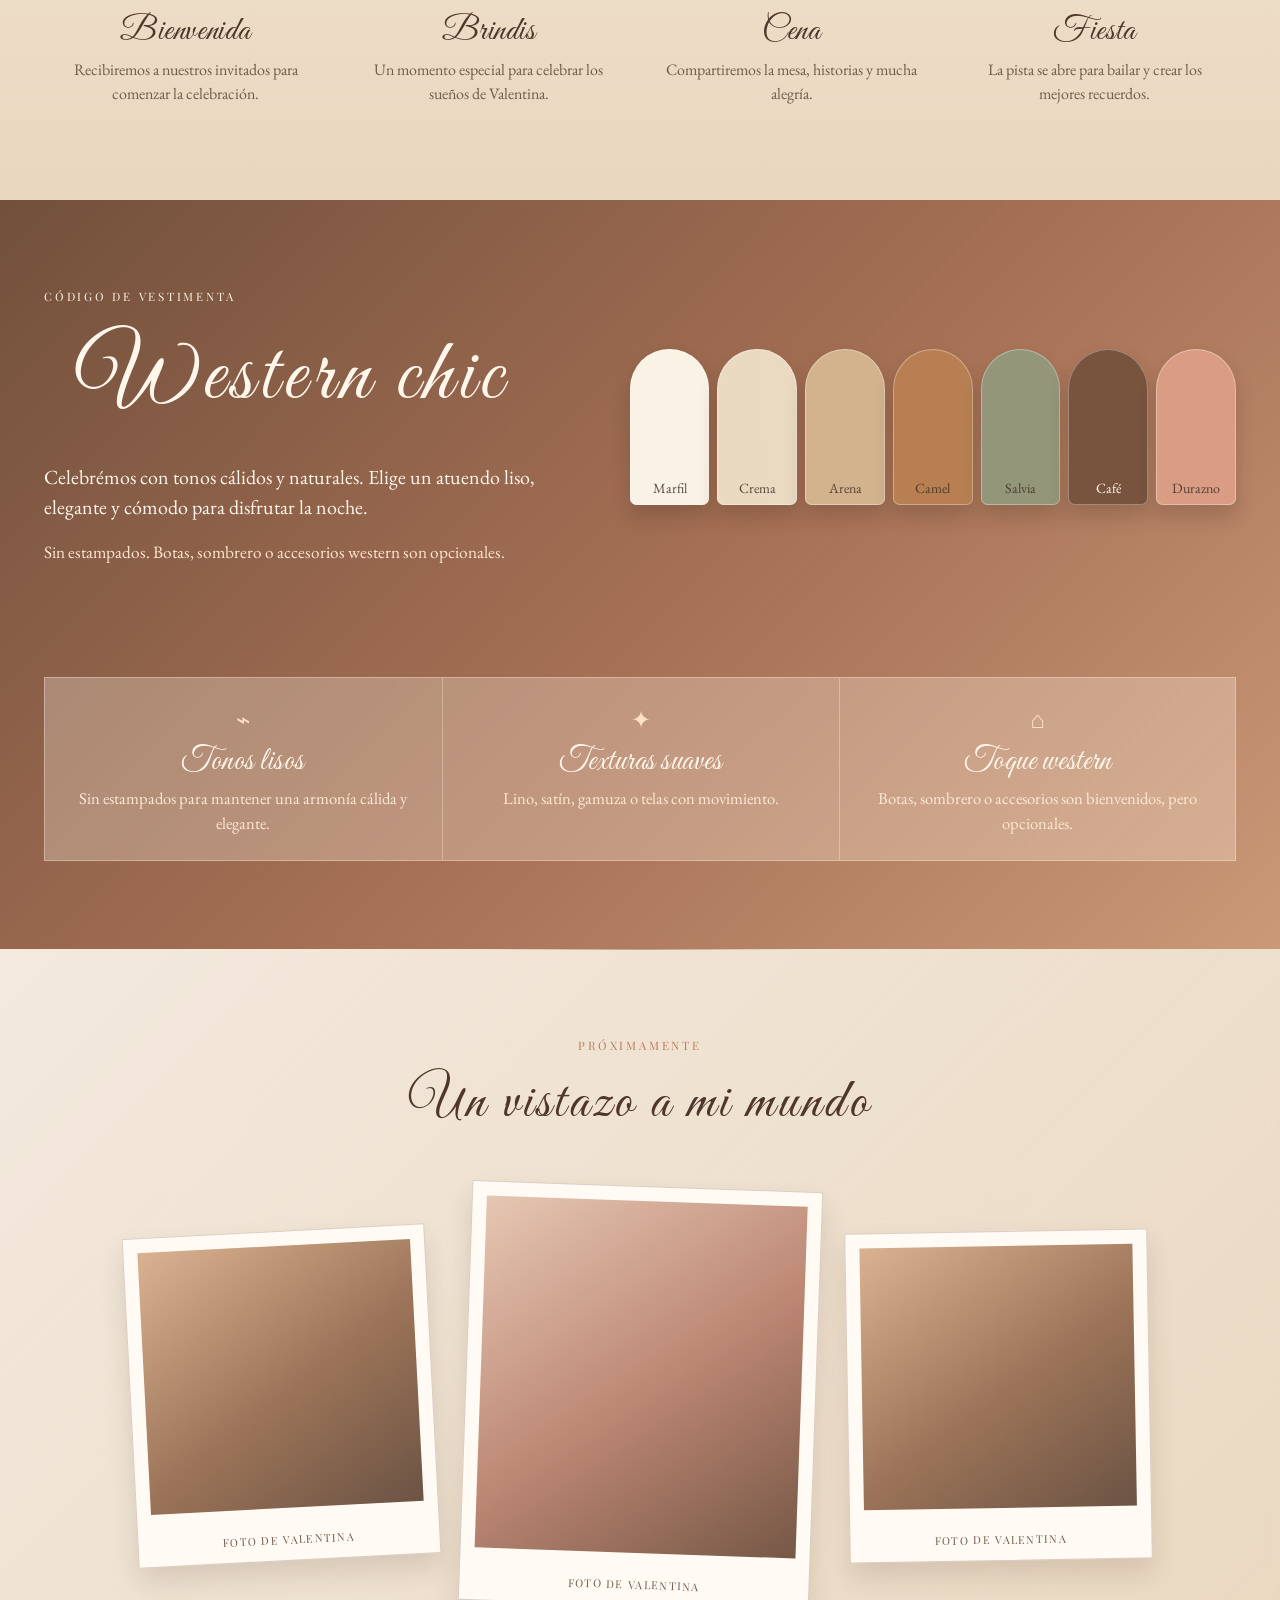
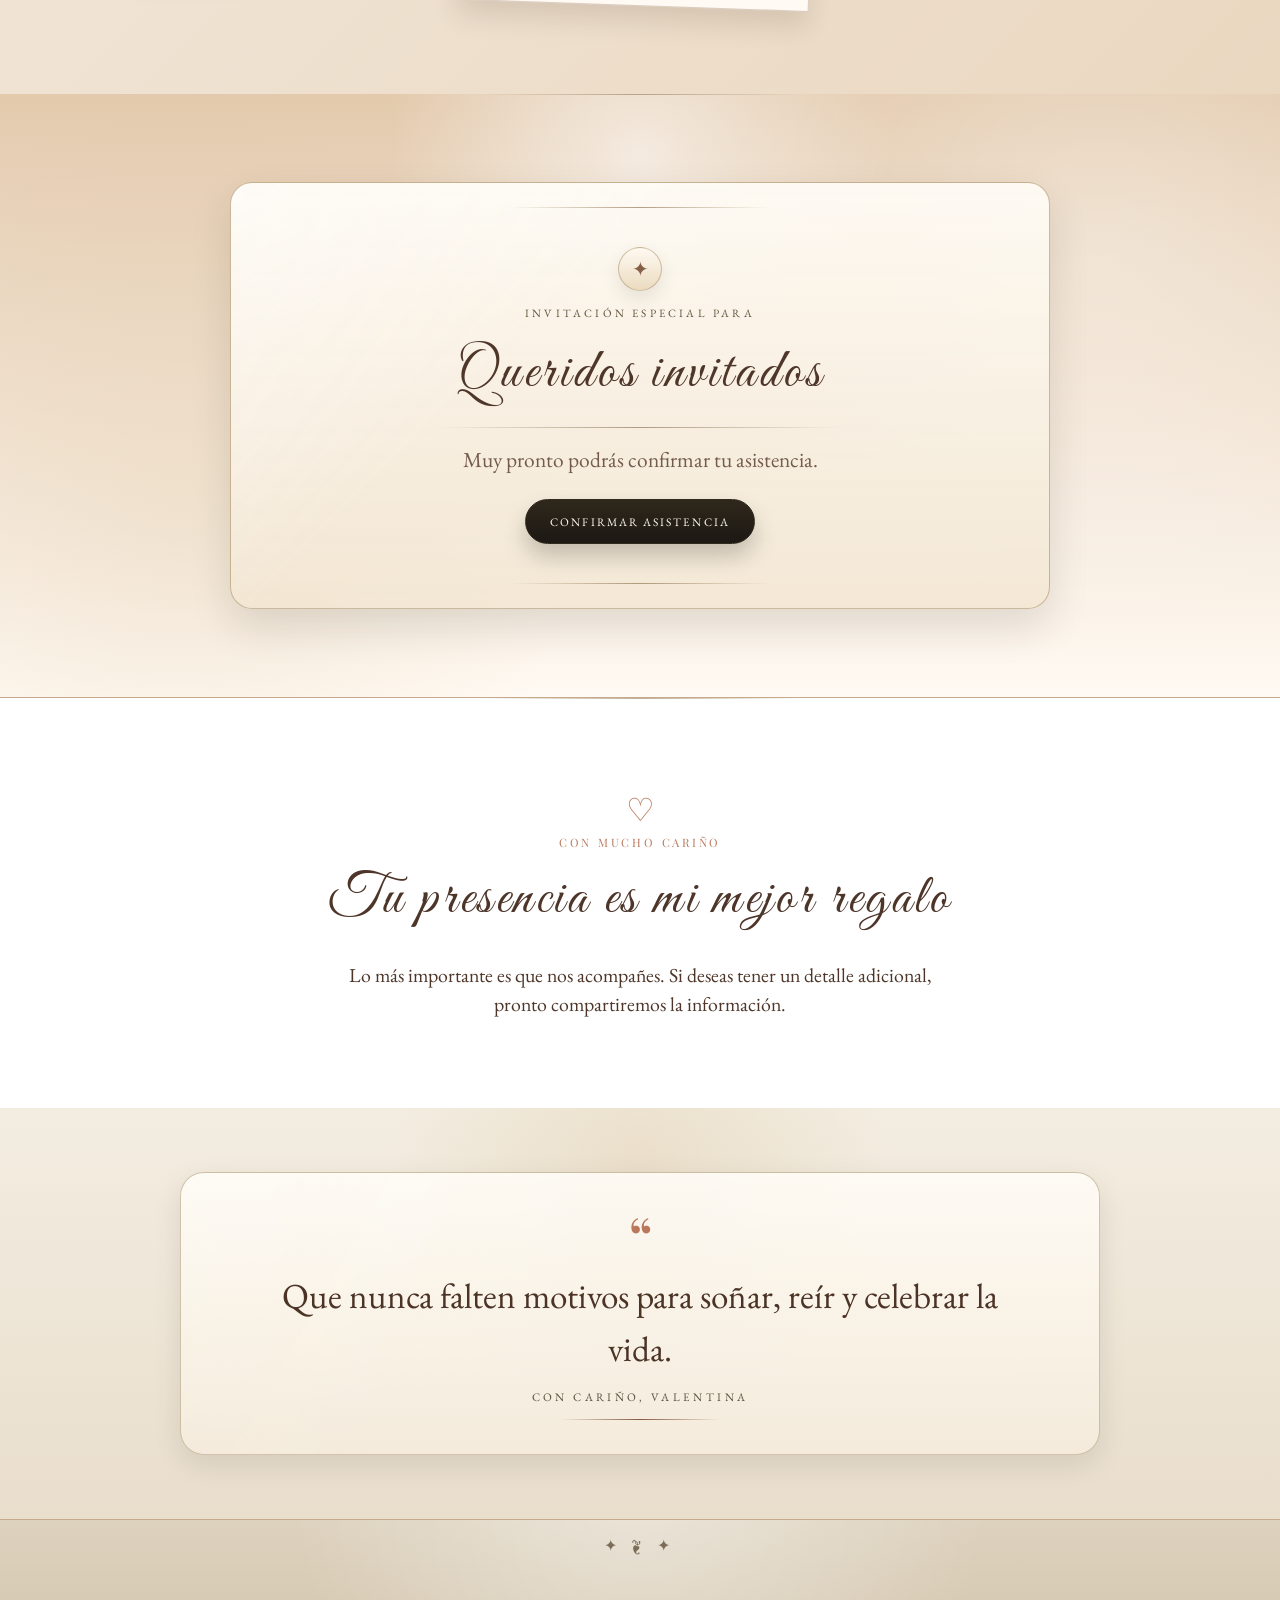
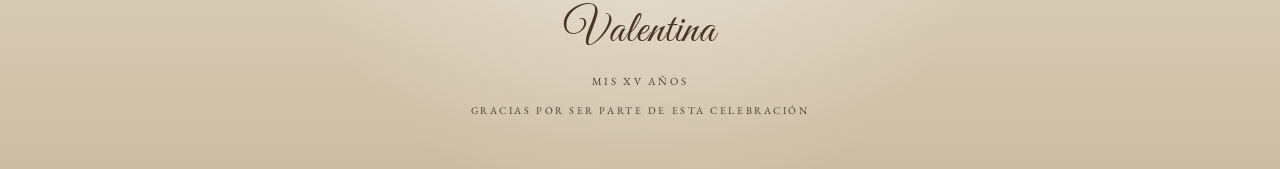
==== commit cb0eae93: "versión seguridad" ====
--- a/index.html
+++ b/index.html
@@ -1,296 +1,191 @@
-﻿<!doctype html>
+!doctype html>
 <html lang="es">
   <head>
     <meta charset="UTF-8" />
     <meta name="viewport" content="width=device-width, initial-scale=1" />
-    <title>Javier & Laura | Invitación de Boda</title>
+    <title>Valentina | Mis XV años</title>
     <link rel="preconnect" href="https://fonts.googleapis.com" />
     <link rel="preconnect" href="https://fonts.gstatic.com" crossorigin />
-    <link
-      href="https://fonts.googleapis.com/css2?family=Cormorant+Garamond:ital,wght@1,400;1,500;1,600&family=EB+Garamond:wght@400;500;600;700&family=Great+Vibes&family=Libre+Baskerville:wght@400;700&family=Playfair+Display:wght@400;500;600&display=swap"
-      rel="stylesheet"
-    />
+    <link href="https://fonts.googleapis.com/css2?family=Cormorant+Garamond:ital,wght@1,400;1,500;1,600&family=EB+Garamond:wght@400;500;600;700&family=Great+Vibes&family=Libre+Baskerville:wght@400;700&family=Playfair+Display:wght@400;500;600&display=swap" rel="stylesheet" />
     <link rel="stylesheet" href="styles.css" />
   </head>
   <body>
-    <main class="site-shell">
-      <section class="hero reveal">
+    <main class="site-shell quince-shell">
+      <section class="hero hero--valentina reveal">
         <div class="hero__image" aria-hidden="true"></div>
         <div class="hero__overlay" aria-hidden="true"></div>
         <div class="hero__glow" aria-hidden="true"></div>
-
         <div class="hero__inner">
-          <!-- <p class="hero__eyebrow">Invitación de boda</p> -->
-          <h1>
-            <span>Javier</span>
-            <br>
-            <em>&amp;</em>
-            <br>
-            <span>Laura</span>
-          </h1>
-          <br>
-          <br>
-          <!-- <p class="hero__subtitle">Nos encantaría compartir este día contigo</p> -->
-          <p class="hero__date">07.11.26.</p>
+          <h1><span>Valentina</span></h1>
+          <p class="hero__occasion">Mis XV años</p>
+          <p class="hero__date">PRÓXIMAMENTE</p>
         </div>
       </section>
 
-      <div class="ornament reveal" aria-hidden="true">❦</div>
+      <div class="ornament reveal" aria-hidden="true">✦</div>
 
-      <section class="countdown section reveal" aria-label="Cuenta regresiva">
+      <section class="welcome section reveal">
+        <div class="section-wrap welcome__grid">
+          <div class="welcome__stamp" aria-hidden="true">
+            <span>15</span>
+            <small>años</small>
+          </div>
+          <div class="welcome__copy">
+            <p class="section-label">Una noche entre estrellas</p>
+            <h2>Bienvenidos a mi gran día</h2>
+            <p>
+              Con la ilusión de una nueva etapa y el corazón lleno de sueños,
+              quiero compartir contigo una celebración hecha de música, risas y recuerdos inolvidables.
+            </p>
+          </div>
+          <div class="welcome__motif" aria-hidden="true">
+            <span>✦</span><span>♡</span><span>✦</span>
+          </div>
+        </div>
+      </section>
+
+      <section class="story section reveal">
         <div class="section-wrap">
-          <h2>Cuenta regresiva</h2>
-          <p class="section-note">Cada segundo nos acerca al gran d&iacute;a.</p>
-          <div class="countdown__grid" data-countdown data-date="2026-11-07T16:00:00">
-            <article>
-              <strong data-days>00</strong>
-              <span>D&iacute;as</span>
+          <div class="valentina-photo" role="img" aria-label="Espacio reservado para una fotografía de Valentina">
+            <span>Fotografía de Valentina</span>
+          </div>
+        </div>
+      </section>
+
+      <section class="details section reveal">
+        <div class="section-wrap">
+          <p class="section-label">Reserva la fecha</p>
+          <h2>Detalles del evento</h2>
+          <p class="section-note">Muy pronto compartiremos todos los detalles de esta noche especial.</p>
+          <div class="details__vintage-line" aria-hidden="true"><span>✦</span><i></i><span>✦</span></div>
+          <div class="cards cards--event">
+            <article class="card">
+              <span class="card__number" aria-hidden="true">✦</span>
+              <h3>Fecha</h3>
+              <p>Próximamente</p>
             </article>
-            <article>
-              <strong data-hours>00</strong>
-              <span>Horas</span>
+            <article class="card">
+              <span class="card__number" aria-hidden="true">⌂</span>
+              <h3>Lugar</h3>
+              <p>Próximamente</p>
             </article>
-            <article>
-              <strong data-minutes>00</strong>
-              <span>Minutos</span>
-            </article>
-            <article>
-              <strong data-seconds>00</strong>
-              <span>Segundos</span>
+            <article class="card">
+              <span class="card__number" aria-hidden="true">◷</span>
+              <h3>Hora</h3>
+              <p>Próximamente</p>
             </article>
           </div>
         </div>
       </section>
 
-      <section class="photo-band photo-band--vows reveal" aria-hidden="true"></section>
-
-      <div class="ornament ornament--soft reveal" aria-hidden="true">✦</div>
-
-      <section class="story section reveal">
-        <div class="section-wrap story__panel">
-          <h2>Nuestra historia</h2>
-          <p>
-            Nos conocíamos, pero no nos habíamos encontrado.<br>
-            No fue amor a primera vista, fue algo mejor. <br> 
-            Siempre habíamos estado en los mismos lugares, con los mismos amigos, en la misma historia. 
-            Pero fue en un viaje lejos de casa, cuando finalmente nos encontramos. <br>
-            Y desde entonces, no hemos dejado de elegirnos. 
-
-          </p>
-          <div class="story__line" aria-hidden="true"></div>
-        </div>
-      </section>
-
-      <section class="photo-band photo-band--moments reveal" aria-hidden="true"></section>
-
-      <section class="details section reveal">
+      <section class="schedule section reveal">
         <div class="section-wrap">
-          <h2>Detalles del evento</h2>
-          <p class="section-note">Celebrar este día junto a ustedes significa todo para nosotros.<br>
-            Les pedimos, con cariño, acompañarnos con puntualidad para compartir desde el primer momento de nuestra ceremonia.
-          </p>
-          <div class="cards">
-            <article class="card">
-              <h3>Ceremonia</h3>
-              <p>1:30 PM · Catedral Ciudad Quesada</p>
-              <a href="https://maps.app.goo.gl/go4KzJRvL7m3dEKN8" class="btn-link">Ver ubicación</a>
+          <p class="section-label">Una noche para recordar</p>
+          <h2>El recorrido de la noche</h2>
+          <p class="section-note">Pronto definiremos cada hora; por ahora, esto es lo que nos espera.</p>
+          <div class="schedule__line" aria-hidden="true"></div>
+          <div class="schedule__grid">
+            <article class="schedule__item">
+              <span class="schedule__symbol" aria-hidden="true">✦</span>
+              <p class="schedule__time">Por confirmar</p>
+              <h3>Bienvenida</h3>
+              <p>Recibiremos a nuestros invitados para comenzar la celebración.</p>
             </article>
-            <article class="card">
-              <h3>Recepción</h3>
-              <p>4:00 PM · Centro de Eventos Aura</p>
-              <a href="https://maps.app.goo.gl/mn47443eh8J12PxTA" class="btn-link">Ver ubicación</a>
+            <article class="schedule__item">
+              <span class="schedule__symbol" aria-hidden="true">♡</span>
+              <p class="schedule__time">Por confirmar</p>
+              <h3>Brindis</h3>
+              <p>Un momento especial para celebrar los sueños de Valentina.</p>
             </article>
-            <article class="card">
-              <h3>Dress Code</h3>
-              <p>All Black · Atuendo <strong>Completamente Negro</strong> <br>
-              Evitar Lentejuelas y Estampados</p>
-              <div class="dress-code__illustration" aria-hidden="true">
-                <img src="assets/dress-code-formal.png" alt="" />
-              </div>
-              <a href="https://pin.it/45DjPrQuX" class="btn-link vestimenta">All Black</a>
+            <article class="schedule__item">
+              <span class="schedule__symbol" aria-hidden="true">✧</span>
+              <p class="schedule__time">Por confirmar</p>
+              <h3>Cena</h3>
+              <p>Compartiremos la mesa, historias y mucha alegría.</p>
+            </article>
+            <article class="schedule__item">
+              <span class="schedule__symbol" aria-hidden="true">♬</span>
+              <p class="schedule__time">Por confirmar</p>
+              <h3>Fiesta</h3>
+              <p>La pista se abre para bailar y crear los mejores recuerdos.</p>
             </article>
           </div>
         </div>
       </section>
 
-      <section class="photo-band photo-band--kiss reveal" aria-hidden="true"></section>
-
-      <!-- <section class="itinerary section reveal">
-        <div class="section-wrap itinerary__wrap">
-          <h2>Itinerario</h2>
-          <p class="section-note itinerary__note">
-            Cada momento tiene su magia y queremos celebrarlo junto a ti.
-          </p>
-          <div class="itinerary__list" aria-label="Cronograma del evento">
-            <article class="itinerary__item">
-              <p class="itinerary__time">4:00 PM</p>
-              <div class="itinerary__card">
-                <span class="itinerary__step" aria-hidden="true">01</span>
-                <div class="itinerary__content">
-                  <h3>Ceremonia</h3>
-                  <p>Intercambio de votos</p>
-                </div>
-              </div>
-            </article>
-            <article class="itinerary__item">
-              <p class="itinerary__time">5:00 PM</p>
-              <div class="itinerary__card">
-                <span class="itinerary__step" aria-hidden="true">02</span>
-                <div class="itinerary__content">
-                  <h3>Cóctel</h3>
-                  <p>Brindis de bienvenida</p>
-                </div>
-              </div>
-            </article>
-            <article class="itinerary__item">
-              <p class="itinerary__time">6:00 PM</p>
-              <div class="itinerary__card">
-                <span class="itinerary__step" aria-hidden="true">03</span>
-                <div class="itinerary__content">
-                  <h3>Recepción</h3>
-                  <p>Entrada de los novios</p>
-                </div>
-              </div>
-            </article>
-            <article class="itinerary__item">
-              <p class="itinerary__time">8:00 PM</p>
-              <div class="itinerary__card">
-                <span class="itinerary__step" aria-hidden="true">04</span>
-                <div class="itinerary__content">
-                  <h3>Cena</h3>
-                  <p>Cena servida</p>
-                </div>
-              </div>
-            </article>
-            <article class="itinerary__item">
-              <p class="itinerary__time">9:00 PM</p>
-              <div class="itinerary__card">
-                <span class="itinerary__step" aria-hidden="true">05</span>
-                <div class="itinerary__content">
-                  <h3>Fiesta</h3>
-                  <p>Baile y celebración</p>
-                </div>
-              </div>
-            </article>
+      <section class="dress-code section reveal">
+        <div class="section-wrap dress-code__panel">
+          <div class="dress-code__copy">
+            <p class="section-label">Código de vestimenta</p>
+            <h2>Western chic</h2>
+            <p>Celebrémos con tonos cálidos y naturales. Elige un atuendo liso, elegante y cómodo para disfrutar la noche.</p>
+            <p class="dress-code__note">Sin estampados. Botas, sombrero o accesorios western son opcionales.</p>
+          </div>
+          <div class="dress-palette" aria-label="Paleta sugerida: marfil, crema, arena, camel, verde salvia, café y durazno empolvado">
+            <span class="dress-swatch dress-swatch--ivory">Marfil</span>
+            <span class="dress-swatch dress-swatch--cream">Crema</span>
+            <span class="dress-swatch dress-swatch--sand">Arena</span>
+            <span class="dress-swatch dress-swatch--camel">Camel</span>
+            <span class="dress-swatch dress-swatch--sage">Salvia</span>
+            <span class="dress-swatch dress-swatch--brown">Café</span>
+            <span class="dress-swatch dress-swatch--peach">Durazno</span>
+          </div>
+          <div class="dress-code__tips">
+            <article><span aria-hidden="true">⌁</span><h3>Tonos lisos</h3><p>Sin estampados para mantener una armonía cálida y elegante.</p></article>
+            <article><span aria-hidden="true">✦</span><h3>Texturas suaves</h3><p>Lino, satín, gamuza o telas con movimiento.</p></article>
+            <article><span aria-hidden="true">⌂</span><h3>Toque western</h3><p>Botas, sombrero o accesorios son bienvenidos, pero opcionales.</p></article>
           </div>
         </div>
-      </section> -->
+      </section>
+
+      <section class="gallery-teaser section reveal" aria-label="Espacio para fotografías de Valentina">
+        <div class="section-wrap">
+          <p class="section-label">Próximamente</p>
+          <h2>Un vistazo a mi mundo</h2>
+          <div class="gallery-teaser__grid">
+            <figure class="photo-placeholder photo-placeholder--one"><span>Foto de Valentina</span></figure>
+            <figure class="photo-placeholder photo-placeholder--two"><span>Foto de Valentina</span></figure>
+            <figure class="photo-placeholder photo-placeholder--three"><span>Foto de Valentina</span></figure>
+          </div>
+        </div>
+      </section>
 
       <section class="guest section reveal" data-guest-section>
         <div class="section-wrap guest__panel">
-          <span class="guest__ornament" aria-hidden="true">❦</span>
+          <span class="guest__ornament" aria-hidden="true">✦</span>
           <p class="guest__eyebrow">Invitación especial para</p>
           <h2 data-guest-name>Queridos invitados</h2>
-          <p class="guest__passes" data-guest-passes></p>
+          <p class="guest__passes" data-guest-passes>Muy pronto podrás confirmar tu asistencia.</p>
           <a class="guest__rsvp-button" href="rsvp.html" data-guest-rsvp-button>Confirmar asistencia</a>
         </div>
       </section>
 
-            <section class="gifts section reveal">
-        <div class="section-wrap">
-          <h2>Muestras de Cariño</h2>
-          <p class="section-note">
-            Su compañía es nuestro mejor regalo. Si desean tener un detalle adicional, con mucho
-            agradecimiento recibiremos regalos en efectivo o por transferencia bancaria.
-          </p>
-
-          <article class="card gifts__card">
-            <h3>Datos bancarios</h3>
-            <div class="bank-details">
-              <p><strong>Banco:</strong> BAC Credomatic</p>
-              <p><strong>Titular:</strong> Laura Vanessa Rodríguez Alfaro</p>
-              <p><strong>Cuenta BAC:</strong> 703353458</p>
-              <p><strong>Cuenta IBAN:</strong> CR46010200007033534587</p>
-              <p><strong>Sinpe Móvil:</strong> 8864 - 0167</p>
-            </div>
-          </article>
-        </div>
-      </section> 
-
-      <section class="hotels section reveal">
-        <div class="section-wrap">
-          <h2>Hoteles recomendados</h2>
-          <p class="section-note">Opciones cercanas para que disfrutes la celebraci&oacute;n sin preocupaciones.</p>
-          <div class="cards cards--hotels">
-            <article class="card card--hotel">
-              <div class="hotel-thumb hotel-thumb--magic" aria-hidden="true"></div>
-              <h3>Magic Mountain</h3>
-              <p>Hotel recomendado · ambiente natural y elegante</p>
-              <a href="https://maps.app.goo.gl/6Xu6mnpuLCiA8RCy8" class="btn-link">Ver ubicaci&oacute;n</a>
-            </article>
-            <article class="card card--hotel">
-              <div class="hotel-thumb hotel-thumb--silencio" aria-hidden="true"></div>
-              <h3>Silencio del Campo</h3>
-              <p>Hotel recomendado · descanso premium cerca del evento</p>
-              <a href="https://maps.app.goo.gl/o8DyDQqK9HB4BERe6" class="btn-link">Ver ubicaci&oacute;n</a>
-            </article>
-            <article class="card card--hotel">
-              <div class="hotel-thumb hotel-thumb--nuevo" aria-hidden="true"></div>
-              <h3>Arenal Manoa</h3>
-              <p>Hotel recomendado · opción acogedora y conveniente para descansar</p>
-              <a href="https://maps.app.goo.gl/bLyUWDHAPmQpXS9F9" class="btn-link">Ver ubicaci&oacute;n</a>
-            </article>
-          </div>
+      <section class="gift-note section reveal">
+        <div class="section-wrap gift-note__panel">
+          <span class="gift-note__symbol" aria-hidden="true">♡</span>
+          <p class="section-label">Con mucho cariño</p>
+          <h2>Tu presencia es mi mejor regalo</h2>
+          <p>Lo más importante es que nos acompañes. Si deseas tener un detalle adicional, pronto compartiremos la información.</p>
         </div>
       </section>
 
-      <section class="photo-band photo-band--sunset reveal" aria-hidden="true"></section>
-
-      <section class="adults-only section reveal">
-        <div class="section-wrap adults-only__panel">
-          <h2>Celebración para mayores de edad</h2>
-          <p>
-            Hemos soñado esta noche como una experiencia íntima y especial. Con mucho cariño,
-            este evento será exclusivamente para invitados mayores de edad.
-          </p>
-          <p class="adults-only__note">Gracias por comprender y acompañarnos en este momento tan importante.</p>
-        </div>
-      </section>
-
-      <!-- <div class="ornament reveal" aria-hidden="true">❧</div> -->
-
-      <!-- <section class="gallery section reveal">
-        <div class="section-wrap">
-          <h2>Galería</h2>
-          <div class="gallery__grid">
-            <figure class="gallery__item"></figure>
-            <figure class="gallery__item"></figure>
-            <figure class="gallery__item"></figure>
-            <figure class="gallery__item"></figure>
-          </div>
-        </div>
-      </section> -->
-
-      <!-- <section class="photo-band photo-band--final reveal" aria-hidden="true"></section> -->
-
-      <!-- <section class="rsvp section reveal">
-        <div class="section-wrap rsvp__panel">
-          <h2>RSVP</h2>
-          <p>Tu presencia es muy importante para nosotros. Confirma tu asistencia aquí.</p>
-          <a href="#" class="btn-main" data-rsvp-link>
-            <span>Confirmar asistencia</span>
-          </a>
-        </div>
-      </section> -->
-
       <section class="quote reveal">
         <div class="section-wrap quote__card">
-          <span class="quote__mark">&ldquo;</span>
-          <p>El amor todo lo sufre, todo lo cree, todo lo espera, todo lo soporta.</p>
-          <span class="quote__verse">1 Corintios 13:7</span>
+          <span class="quote__mark">“</span>
+          <p>Que nunca falten motivos para soñar, reír y celebrar la vida.</p>
+          <span class="quote__verse">Con cariño, Valentina</span>
           <div class="quote__line" aria-hidden="true"></div>
         </div>
       </section>
 
       <footer class="footer reveal">
         <div class="section-wrap footer__inner">
-          <p>Javier &amp; Laura</p>
-          <small>07.11.26.</small>
-          <span>Gracias por acompañarnos en este momento tan especial</span>
+          <p>Valentina</p>
+          <small>Mis XV años</small>
+          <span>Gracias por ser parte de esta celebración</span>
         </div>
       </footer>
     </main>
-
     <script src="guests.js"></script>
     <script src="script.js"></script>
   </body>
--- a/styles.css
+++ b/styles.css
@@ -1,17 +1,17 @@
 :root {
-  --bg: #e5e0d3;
-  --bg-soft: #f2ecdf;
-  --paper: #fbf7ee;
-  --paper-2: #f3ede0;
-  --paper-3: #e8dece;
-  --ink: #1f1d1a;
-  --ink-soft: #4a453f;
-  --line: #bcae93;
-  --line-strong: #8e7b5f;
-  --accent: #ad8a58;
-  --accent-soft: #d9be93;
-  --dark: #171614;
-  --light: #fcfbf8;
+  --bg: #d8c5ac;
+  --bg-soft: #f5eee4;
+  --paper: #fffaf3;
+  --paper-2: #eee1d0;
+  --paper-3: #e3c9ac;
+  --ink: #4b3326;
+  --ink-soft: #715848;
+  --line: #c7aa8c;
+  --line-strong: #835d43;
+  --accent: #b9785c;
+  --accent-soft: #dda58b;
+  --dark: #39271f;
+  --light: #fffaf2;
   --shadow-soft: 0 10px 28px rgba(22, 18, 11, 0.1);
   --shadow-mid: 0 16px 36px rgba(22, 18, 11, 0.16);
   --grain: radial-gradient(rgba(74, 58, 31, 0.07) 0.45px, transparent 0.45px);
@@ -102,21 +102,23 @@
 }
 
 .hero__image {
-  background: url("assets/L&PP5908.jpg") center 42% / cover no-repeat;
-  /* filter: grayscale(100%) contrast(98%); */
+  background:
+    radial-gradient(ellipse at 73% 13%, rgba(255, 248, 230, 0.72), transparent 16%),
+    radial-gradient(ellipse at 10% 86%, rgba(92, 65, 44, 0.62), transparent 34%),
+    linear-gradient(135deg, #5b4030 0%, #9a6a4c 36%, #d7ad84 70%, #f4dcc0 100%);
   transform: scale(1.02);
 }
 
 .hero__overlay {
   background:
-    linear-gradient(180deg, rgba(0, 0, 0, 0.25) 0%, rgba(0, 0, 0, 0.56) 82%),
-    linear-gradient(90deg, rgba(0, 0, 0, 0.2), rgba(0, 0, 0, 0.16));
+    linear-gradient(180deg, rgba(47, 28, 20, 0.18) 0%, rgba(47, 28, 20, 0.56) 92%),
+    linear-gradient(90deg, rgba(47, 28, 20, 0.24), rgba(47, 28, 20, 0.08));
 }
 
 .hero__glow {
   background:
-    radial-gradient(circle at 50% 34%, rgba(223, 194, 145, 0.26), transparent 36%),
-    radial-gradient(circle at 78% 72%, rgba(255, 255, 255, 0.08), transparent 34%);
+    radial-gradient(circle at 50% 32%, rgba(255, 213, 173, 0.26), transparent 34%),
+    radial-gradient(circle at 78% 72%, rgba(255, 245, 229, 0.12), transparent 34%);
 }
 
 .hero__inner {
@@ -146,6 +148,375 @@
   line-height: 0.92;
   letter-spacing: 0.05em;
   text-shadow: 0 10px 32px rgba(0, 0, 0, 0.3);
+}
+
+/* XV Valentina: capa visual específica sobre la estructura original. */
+.hero--valentina .hero__inner {
+  max-width: 840px;
+}
+
+.hero__kicker,
+.section-label {
+  font-family: "Playfair Display", serif;
+  font-size: 0.72rem;
+  letter-spacing: 0.24em;
+  text-transform: uppercase;
+}
+
+.hero__kicker {
+  margin-bottom: 8px;
+  color: #fff1dd;
+}
+
+.hero--valentina h1 {
+  font-size: clamp(4.6rem, 13vw, 10rem);
+}
+
+.section-label {
+  color: var(--accent);
+  margin-bottom: 7px;
+}
+
+.quince-shell .story {
+  padding-block: clamp(68px, 10vw, 120px);
+}
+
+.quince-shell .story__panel {
+  max-width: 790px;
+  text-align: center;
+}
+
+.quince-shell .story h2,
+.quince-shell .details h2,
+.quince-shell .dress-code h2 {
+  font-size: clamp(3.3rem, 7vw, 5.5rem);
+  color: var(--ink);
+}
+
+.quince-shell .story p:not(.section-label) {
+  font-size: clamp(1.2rem, 2vw, 1.5rem);
+}
+
+.cards--event .card {
+  min-height: 210px;
+  display: grid;
+  place-items: center;
+  align-content: center;
+  position: relative;
+}
+
+.card__number {
+  font-family: "Playfair Display", serif;
+  color: var(--accent-soft);
+  font-size: 0.72rem;
+  letter-spacing: 0.14em;
+  margin-bottom: 10px;
+}
+
+.dress-code {
+  padding-block: clamp(70px, 10vw, 120px);
+  background: linear-gradient(135deg, #704d39, #a56e52 54%, #c99775);
+  color: #fff7eb;
+}
+
+.dress-code h2,
+.dress-code .section-label {
+  color: #fff7eb !important;
+}
+
+.dress-code__panel {
+  display: grid;
+  grid-template-columns: minmax(0, 0.9fr) minmax(300px, 1.1fr);
+  gap: clamp(32px, 7vw, 98px);
+  align-items: center;
+}
+
+.dress-code__copy p:not(.section-label) {
+  max-width: 550px;
+  font-size: 1.25rem;
+}
+
+.dress-code__note {
+  margin-top: 18px;
+  font-size: 1.08rem !important;
+  color: #ffe6d0;
+}
+
+.dress-palette {
+  display: grid;
+  grid-template-columns: repeat(7, 1fr);
+  gap: 8px;
+  align-items: end;
+}
+
+.dress-swatch {
+  min-height: 156px;
+  border-radius: 90px 90px 15px 15px;
+  box-shadow: inset 0 0 0 1px rgba(255, 255, 255, 0.32), 0 12px 20px rgba(47, 28, 20, 0.2);
+  display: flex;
+  align-items: end;
+  justify-content: center;
+  padding: 10px 4px;
+  color: rgba(65, 45, 34, 0.86);
+  font-family: "EB Garamond", serif;
+  font-size: 0.88rem;
+  text-align: center;
+  line-height: 1;
+}
+
+.dress-swatch--ivory { background: #faf2e5; }
+.dress-swatch--cream { background: #ead9c0; }
+.dress-swatch--sand { background: #d2b28c; }
+.dress-swatch--camel { background: #b77e4f; }
+.dress-swatch--sage { background: #919477; }
+.dress-swatch--brown { background: #76503a; color: #fff4e7; }
+.dress-swatch--peach { background: #d99b82; }
+
+@media (max-width: 700px) {
+  .dress-code__panel { grid-template-columns: 1fr; }
+  .dress-palette { gap: 5px; }
+  .dress-swatch { min-height: 108px; padding-bottom: 7px; font-size: 0.69rem; }
+}
+
+/* Secciones editoriales para los XV de Valentina. */
+.welcome {
+  padding-block: clamp(72px, 11vw, 135px);
+  position: relative;
+}
+
+.welcome__grid {
+  display: grid;
+  grid-template-columns: 150px minmax(0, 1fr) 110px;
+  gap: clamp(24px, 5vw, 74px);
+  align-items: center;
+}
+
+.welcome__stamp {
+  width: 146px;
+  aspect-ratio: 1;
+  border: 1px solid var(--accent);
+  border-radius: 50%;
+  display: grid;
+  place-content: center;
+  text-align: center;
+  transform: rotate(-8deg);
+  box-shadow: inset 0 0 0 8px var(--paper), inset 0 0 0 9px var(--line);
+  color: var(--accent);
+}
+
+.welcome__stamp span {
+  font: 400 clamp(3rem, 5vw, 4.4rem) / 0.8 "Great Vibes", cursive;
+}
+
+.welcome__stamp small {
+  margin-top: 9px;
+  font: 0.66rem "Playfair Display", serif;
+  letter-spacing: 0.18em;
+  text-transform: uppercase;
+}
+
+.welcome__copy h2,
+.schedule h2,
+.inspiration h2,
+.gallery-teaser h2,
+.gift-note h2 {
+  color: var(--ink);
+  font-size: clamp(3.2rem, 6.4vw, 5.1rem);
+}
+
+.welcome__copy p:not(.section-label) {
+  max-width: 650px;
+  font-size: clamp(1.18rem, 2vw, 1.42rem);
+}
+
+.welcome__motif {
+  display: grid;
+  gap: 8px;
+  color: var(--accent);
+  font-size: 1.4rem;
+  justify-items: center;
+  transform: rotate(12deg);
+}
+
+.schedule {
+  padding-block: clamp(76px, 10vw, 122px);
+  background: linear-gradient(180deg, #f3e5d4 0%, #ead6be 100%);
+  text-align: center;
+  position: relative;
+}
+
+.schedule::before,
+.schedule::after {
+  content: "✦";
+  position: absolute;
+  color: rgba(131, 93, 67, 0.35);
+  font-size: 2.2rem;
+}
+
+.schedule::before { top: 54px; left: 8%; }
+.schedule::after { right: 8%; bottom: 50px; }
+
+.schedule__grid {
+  display: grid;
+  grid-template-columns: repeat(4, 1fr);
+  gap: 20px;
+  margin-top: 42px;
+  position: relative;
+}
+
+.schedule__line {
+  height: 1px;
+  max-width: 850px;
+  margin: 46px auto -25px;
+  background: linear-gradient(90deg, transparent, var(--line-strong), transparent);
+}
+
+.schedule__item {
+  position: relative;
+  padding: 20px 16px 6px;
+}
+
+.schedule__symbol {
+  height: 52px;
+  width: 52px;
+  margin: 0 auto 15px;
+  display: grid;
+  place-items: center;
+  border-radius: 50%;
+  border: 1px solid var(--line-strong);
+  background: var(--paper);
+  color: var(--accent);
+  font-size: 1.35rem;
+  position: relative;
+  z-index: 1;
+}
+
+.schedule__time {
+  font: 0.68rem "Playfair Display", serif;
+  text-transform: uppercase;
+  letter-spacing: 0.15em;
+  color: var(--accent);
+  margin-bottom: 5px;
+}
+
+.schedule__item h3 {
+  color: var(--ink);
+  font-size: 2.15rem;
+}
+
+.schedule__item p:last-child { color: var(--ink-soft); }
+
+.dress-code__tips {
+  grid-column: 1 / -1;
+  display: grid;
+  grid-template-columns: repeat(3, 1fr);
+  gap: 1px;
+  margin-top: 22px;
+  background: rgba(255, 244, 229, 0.28);
+  border: 1px solid rgba(255, 244, 229, 0.35);
+}
+
+.dress-code__tips article {
+  padding: 24px 20px;
+  text-align: center;
+}
+
+.dress-code__tips article + article { border-left: 1px solid rgba(255, 244, 229, 0.35); }
+.dress-code__tips span { display: block; color: #ffe0c5; font-size: 1.5rem; }
+.dress-code__tips h3 { font-size: 2rem; color: #fff7eb; }
+.dress-code__tips p { color: #ffe8d4; font-size: 1.04rem; }
+
+.inspiration { padding-block: clamp(76px, 10vw, 125px); text-align: center; }
+.inspiration__grid { display: grid; grid-template-columns: repeat(3, 1fr); gap: clamp(14px, 2vw, 28px); margin-top: 40px; }
+
+.inspiration__card {
+  min-height: 285px;
+  padding: 38px 28px 30px;
+  display: flex;
+  flex-direction: column;
+  justify-content: flex-end;
+  text-align: left;
+  color: #fff9ef;
+  border-radius: 150px 150px 16px 16px;
+  overflow: hidden;
+  box-shadow: var(--shadow-mid);
+  position: relative;
+}
+
+.inspiration__card::before {
+  content: "";
+  position: absolute;
+  inset: 0;
+  background: linear-gradient(180deg, transparent 20%, rgba(51, 32, 23, 0.78));
+}
+
+.inspiration__card > * { position: relative; z-index: 1; }
+.inspiration__card > span { font-size: 2rem; margin-bottom: auto; }
+.inspiration__card h3 { font-size: clamp(2.1rem, 4vw, 3.15rem); }
+.inspiration__card p { font-size: 1.08rem; }
+.inspiration__card--sunset { background: linear-gradient(155deg, #edd2b0, #b87955 55%, #624230); }
+.inspiration__card--bloom { background: linear-gradient(155deg, #d8a18a, #b87e72 55%, #6f4d42); }
+.inspiration__card--stars { background: linear-gradient(155deg, #a3a47f, #737653 55%, #42442e); }
+
+.gallery-teaser {
+  background: linear-gradient(135deg, #f3e9dd, #ead7bf);
+  padding-block: clamp(76px, 10vw, 120px);
+  text-align: center;
+}
+
+.gallery-teaser__grid {
+  display: grid;
+  grid-template-columns: 1fr 1.16fr 1fr;
+  gap: clamp(14px, 2.6vw, 32px);
+  max-width: 1020px;
+  margin: 40px auto 0;
+  align-items: center;
+}
+
+.photo-placeholder {
+  min-height: 330px;
+  margin: 0;
+  padding: 13px;
+  display: flex;
+  align-items: end;
+  justify-content: center;
+  background: var(--paper);
+  border: 1px solid rgba(125, 85, 61, 0.28);
+  box-shadow: 0 14px 27px rgba(64, 43, 30, 0.14);
+  transform: rotate(-3deg);
+}
+
+.photo-placeholder::before {
+  content: "";
+  position: absolute;
+  inset: 14px 14px 52px;
+  background: linear-gradient(145deg, #d9b18f, #9a7155 55%, #695041);
+}
+
+.photo-placeholder span { z-index: 1; font: 0.68rem "Playfair Display", serif; text-transform: uppercase; letter-spacing: 0.12em; color: var(--ink-soft); }
+.photo-placeholder--two { min-height: 420px; transform: rotate(2deg); }
+.photo-placeholder--two::before { background: linear-gradient(145deg, #e5c6b2, #ba8470 54%, #745443); }
+.photo-placeholder--three { transform: rotate(-1deg); }
+
+.gift-note { padding-block: clamp(70px, 10vw, 115px); }
+.gift-note__panel { max-width: 850px; margin-inline: auto; text-align: center; }
+.gift-note__symbol { color: var(--accent); font-size: 2rem; }
+.gift-note__panel p:not(.section-label) { max-width: 620px; margin: 12px auto 0; font-size: 1.24rem; }
+
+@media (max-width: 760px) {
+  .welcome__grid { grid-template-columns: 1fr; text-align: center; justify-items: center; }
+  .welcome__motif { display: none; }
+  .schedule__grid, .inspiration__grid { grid-template-columns: 1fr 1fr; }
+  .schedule__line { display: none; }
+  .dress-code__tips { grid-template-columns: 1fr; }
+  .dress-code__tips article + article { border-left: 0; border-top: 1px solid rgba(255, 244, 229, 0.35); }
+}
+
+@media (max-width: 500px) {
+  .schedule__grid, .inspiration__grid, .gallery-teaser__grid { grid-template-columns: 1fr; }
+  .gallery-teaser__grid { max-width: 290px; }
+  .photo-placeholder, .photo-placeholder--two { min-height: 350px; transform: none; }
+  .photo-placeholder--three { display: none; }
 }
 
 .hero h1 em {
@@ -1803,3 +2174,134 @@
     background-attachment: fixed;
   }
 }
+
+/* Ajustes de composición: portada más limpia y detalles vintage. */
+.hero--valentina .hero__inner {
+  padding-block: 110px 96px;
+}
+
+.hero--valentina h1 {
+  margin: 0;
+}
+
+.hero__occasion {
+  margin-top: 14px;
+  color: #fff3e4;
+  font: 0.86rem "Playfair Display", serif;
+  letter-spacing: 0.32em;
+  text-transform: uppercase;
+}
+
+.hero--valentina .hero__date {
+  margin-top: 28px;
+}
+
+.quince-shell .story {
+  padding-block: clamp(28px, 5vw, 62px);
+  background: transparent;
+}
+
+.valentina-photo {
+  min-height: clamp(360px, 56vw, 620px);
+  display: grid;
+  place-items: end center;
+  padding: 18px;
+  position: relative;
+  overflow: hidden;
+  border: 1px solid var(--line);
+  box-shadow: var(--shadow-mid);
+  background:
+    linear-gradient(180deg, transparent 46%, rgba(63, 40, 29, 0.52)),
+    radial-gradient(ellipse at 68% 20%, rgba(253, 228, 198, 0.62), transparent 20%),
+    linear-gradient(135deg, #8a5c45, #c9926e 56%, #dec29e);
+}
+
+.valentina-photo::before,
+.valentina-photo::after {
+  content: "";
+  position: absolute;
+  pointer-events: none;
+}
+
+.valentina-photo::before {
+  inset: 14px;
+  border: 1px solid rgba(255, 249, 238, 0.7);
+}
+
+.valentina-photo::after {
+  width: 190px;
+  height: 76px;
+  left: 50%;
+  top: -36px;
+  transform: translateX(-50%);
+  border: 2px solid rgba(255, 244, 226, 0.65);
+  border-radius: 50%;
+}
+
+.valentina-photo span {
+  position: relative;
+  z-index: 1;
+  color: #fff6e9;
+  font: 0.7rem "Playfair Display", serif;
+  letter-spacing: 0.2em;
+  text-transform: uppercase;
+}
+
+.cards--event {
+  max-width: 990px;
+  margin-inline: auto;
+}
+
+.cards--event .card {
+  border: 1px solid rgba(131, 93, 67, 0.58);
+  border-radius: 3px;
+  box-shadow: 7px 7px 0 rgba(131, 93, 67, 0.1), var(--shadow-soft);
+  background:
+    linear-gradient(90deg, transparent 14px, rgba(131, 93, 67, 0.11) 14px, rgba(131, 93, 67, 0.11) 15px, transparent 15px),
+    linear-gradient(180deg, #fffaf1, #f2e3cf);
+}
+
+.cards--event .card::before {
+  content: "";
+  position: absolute;
+  inset: 8px;
+  border: 1px solid rgba(131, 93, 67, 0.25);
+  pointer-events: none;
+}
+
+.cards--event .card h3,
+.cards--event .card p,
+.cards--event .card__number { position: relative; z-index: 1; }
+
+.cards--event .card__number {
+  width: 34px;
+  height: 34px;
+  display: grid;
+  place-items: center;
+  border: 1px solid var(--line-strong);
+  border-radius: 50%;
+  color: var(--line-strong);
+  background: var(--paper);
+}
+
+.details__vintage-line {
+  max-width: 240px;
+  margin: 27px auto 29px;
+  display: flex;
+  align-items: center;
+  gap: 10px;
+  color: var(--accent);
+}
+
+.details__vintage-line i {
+  display: block;
+  height: 1px;
+  flex: 1;
+  background: var(--line-strong);
+}
+
+@media (max-width: 600px) {
+  .hero--valentina .hero__inner { padding-block: 98px 82px; }
+  .hero__occasion { font-size: 0.72rem; letter-spacing: 0.24em; }
+  .valentina-photo { min-height: 390px; }
+}
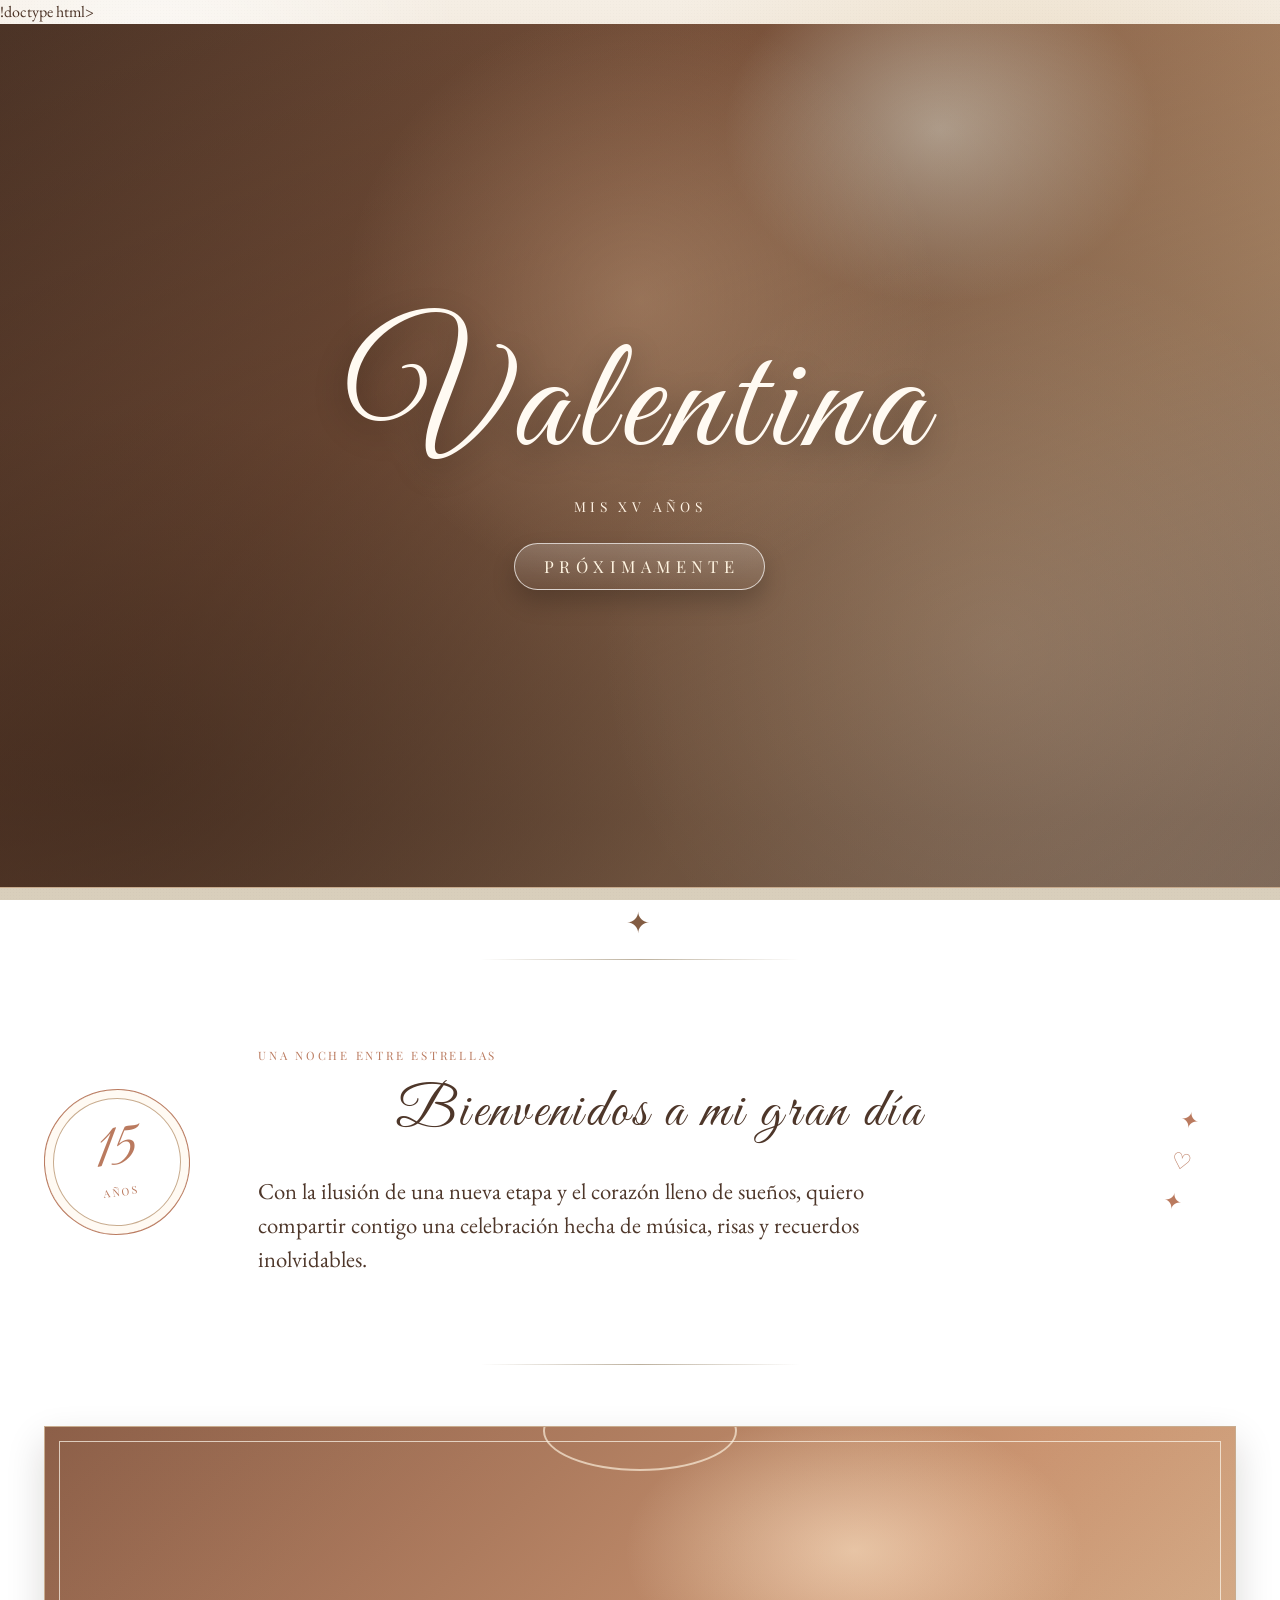
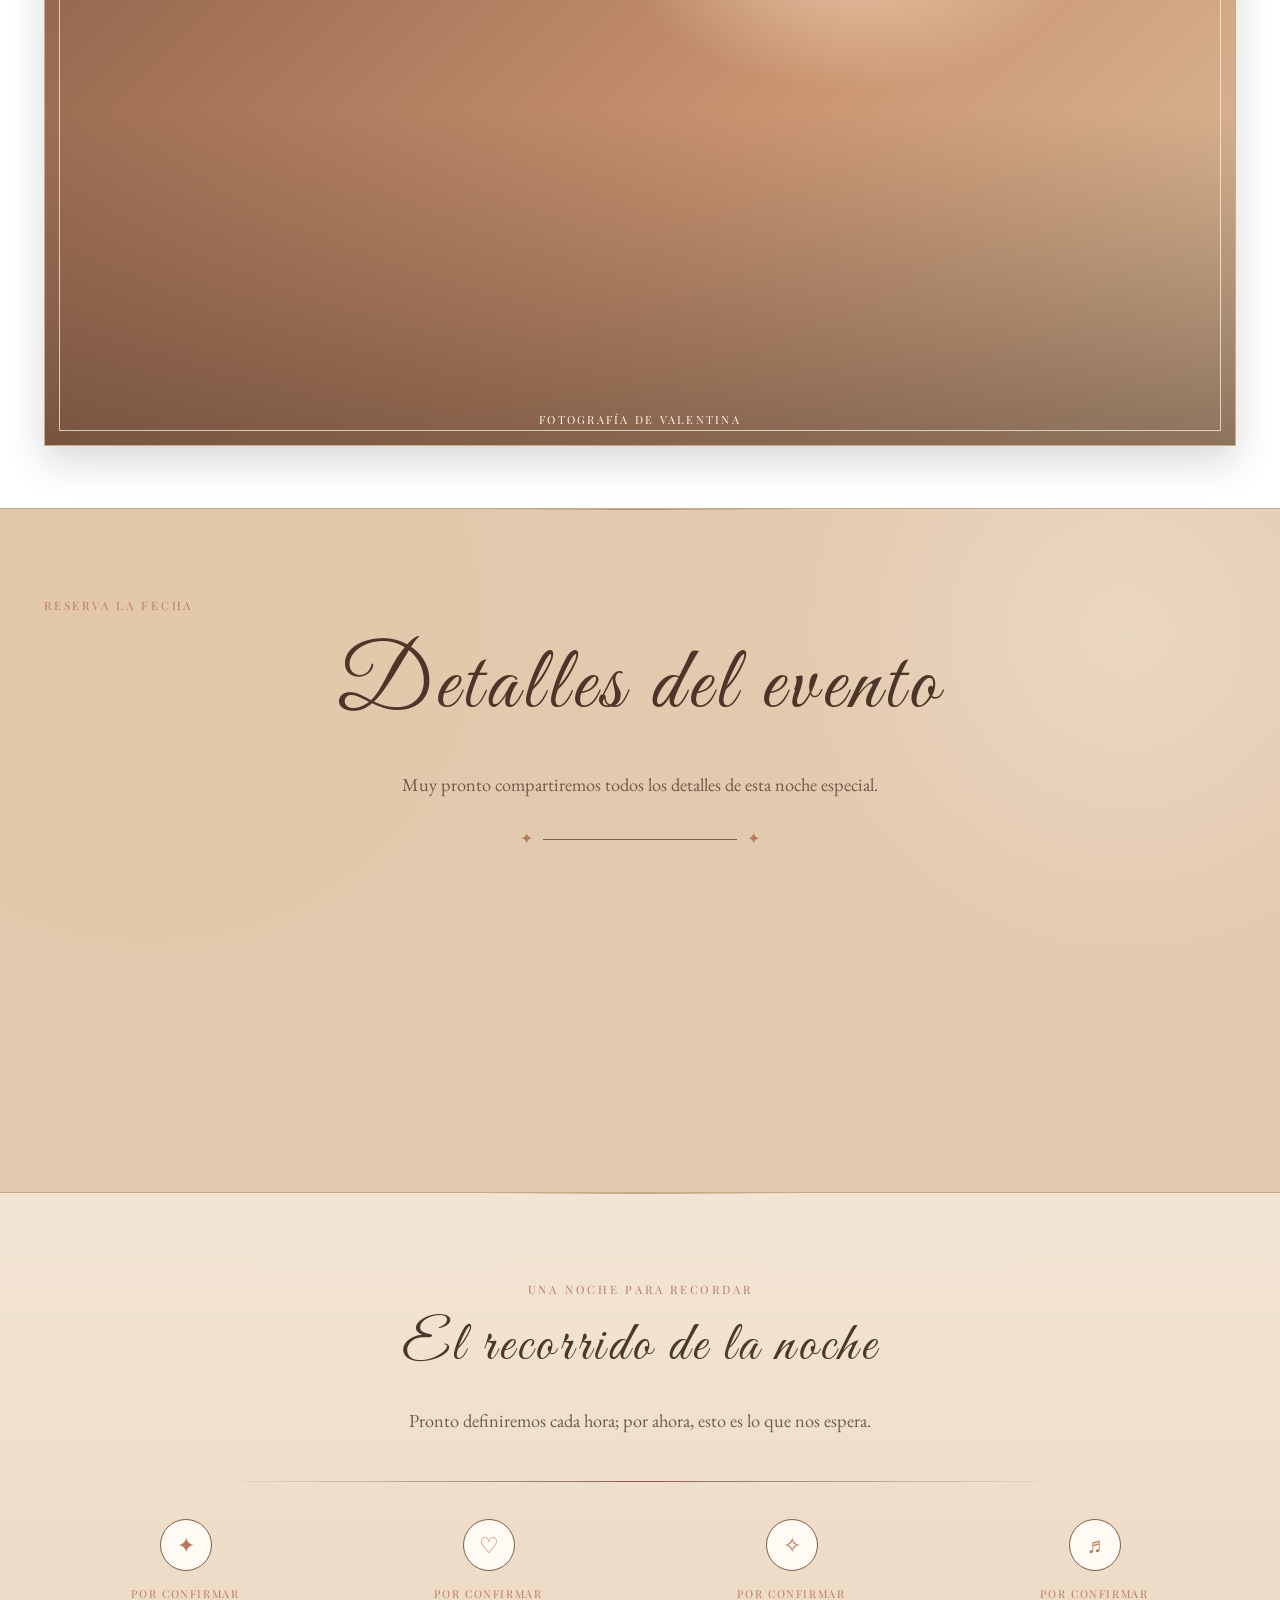
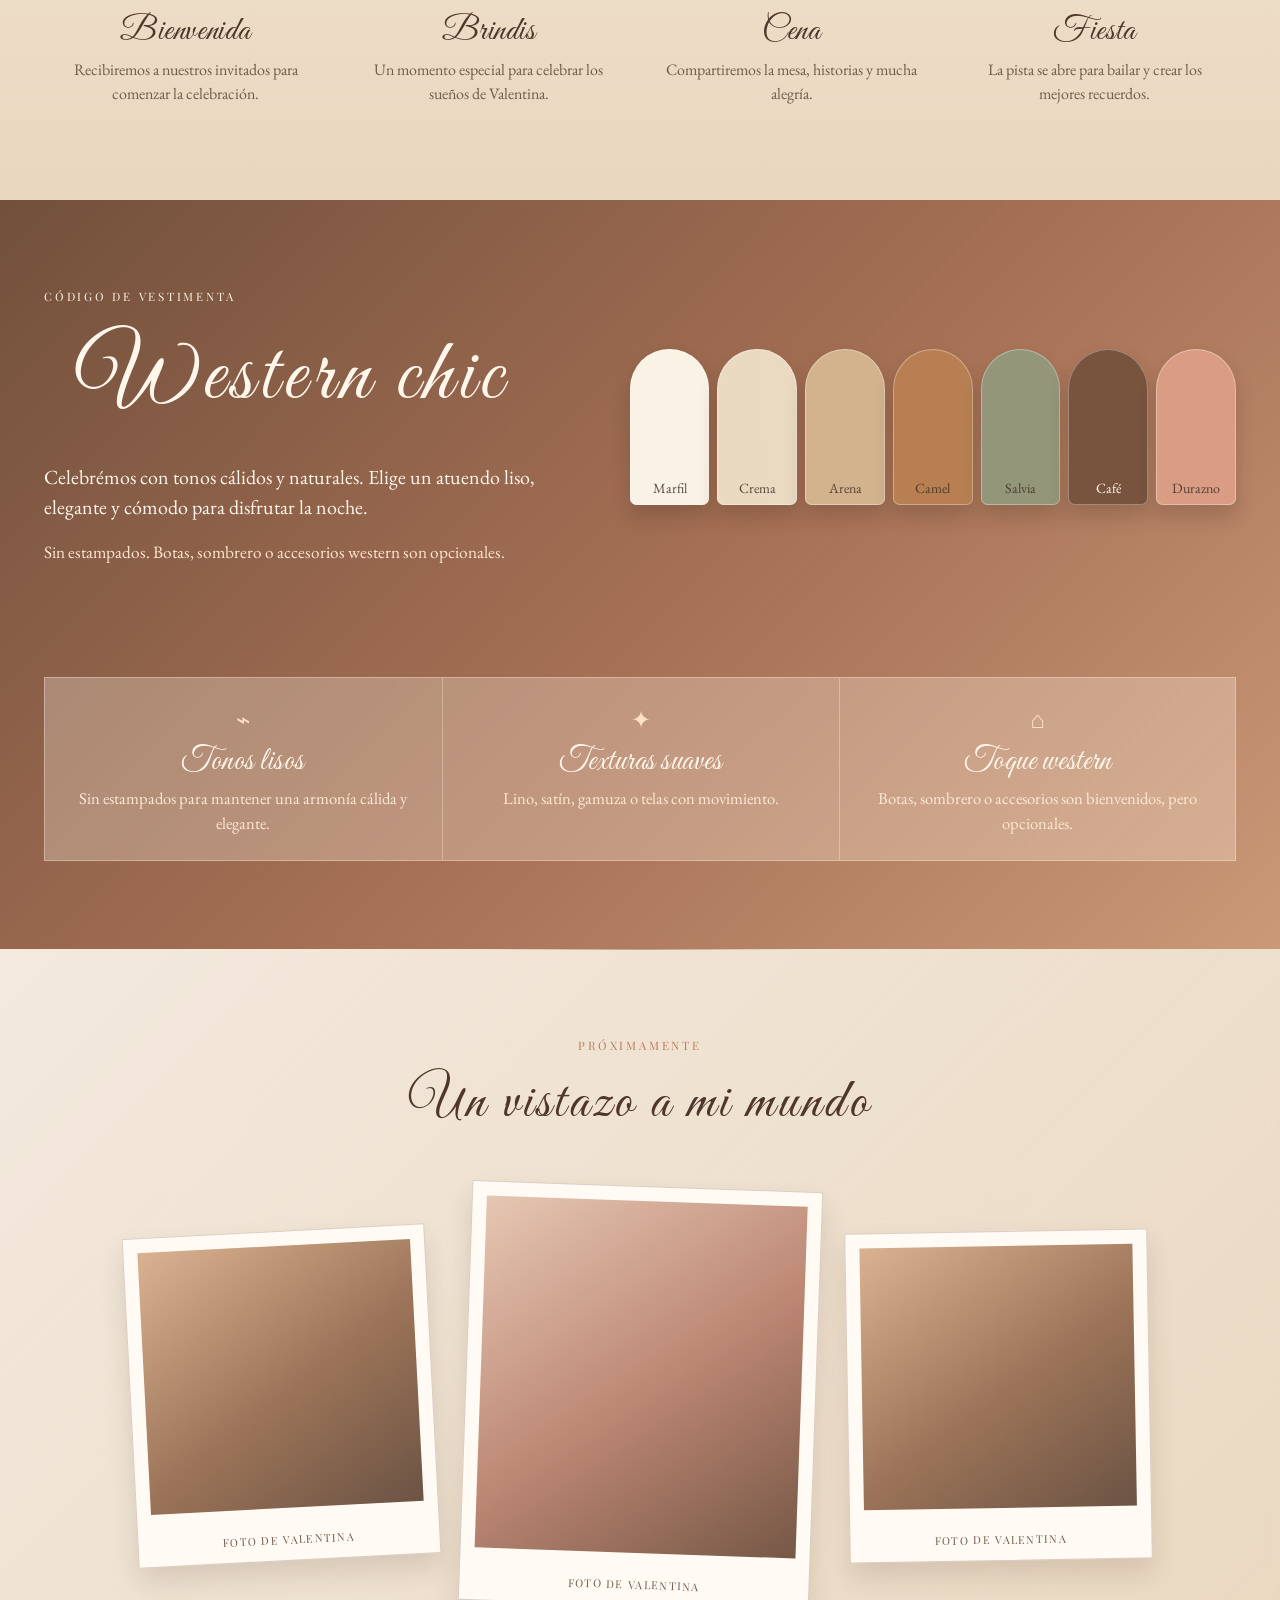
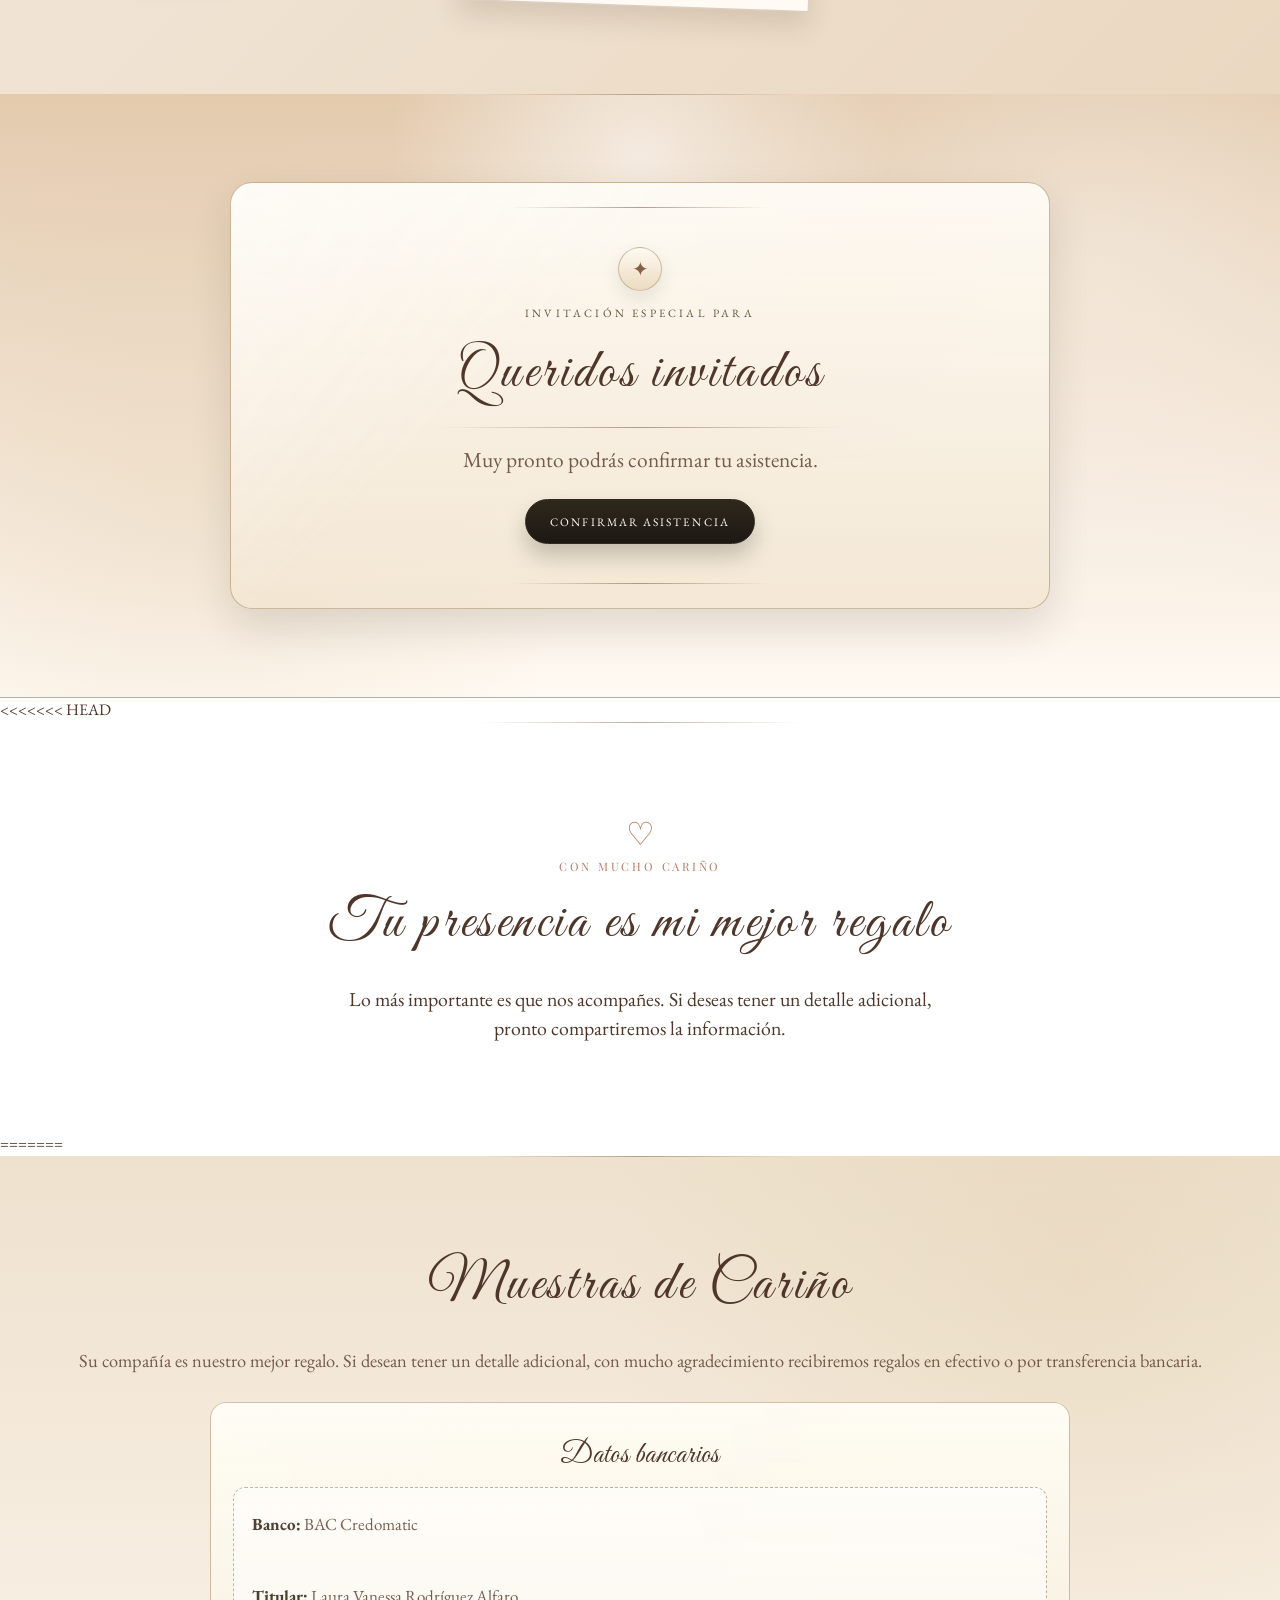
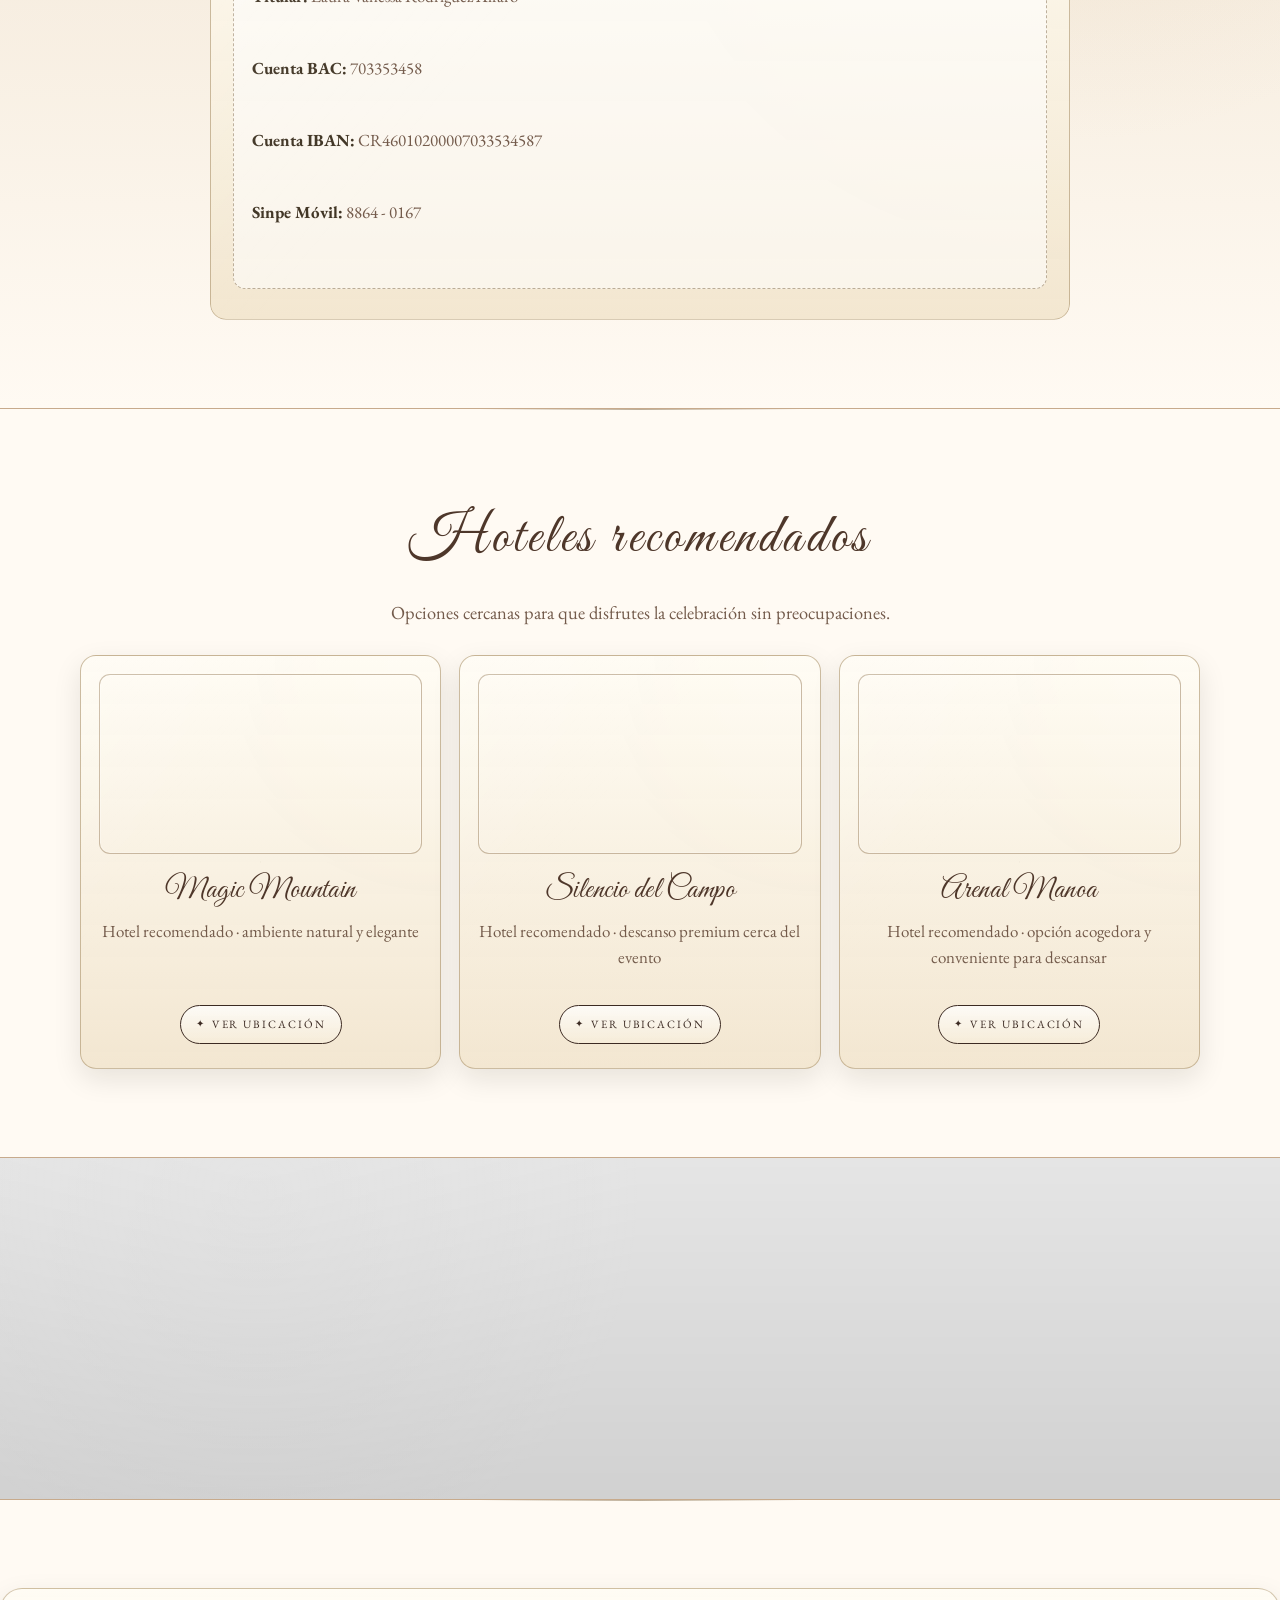
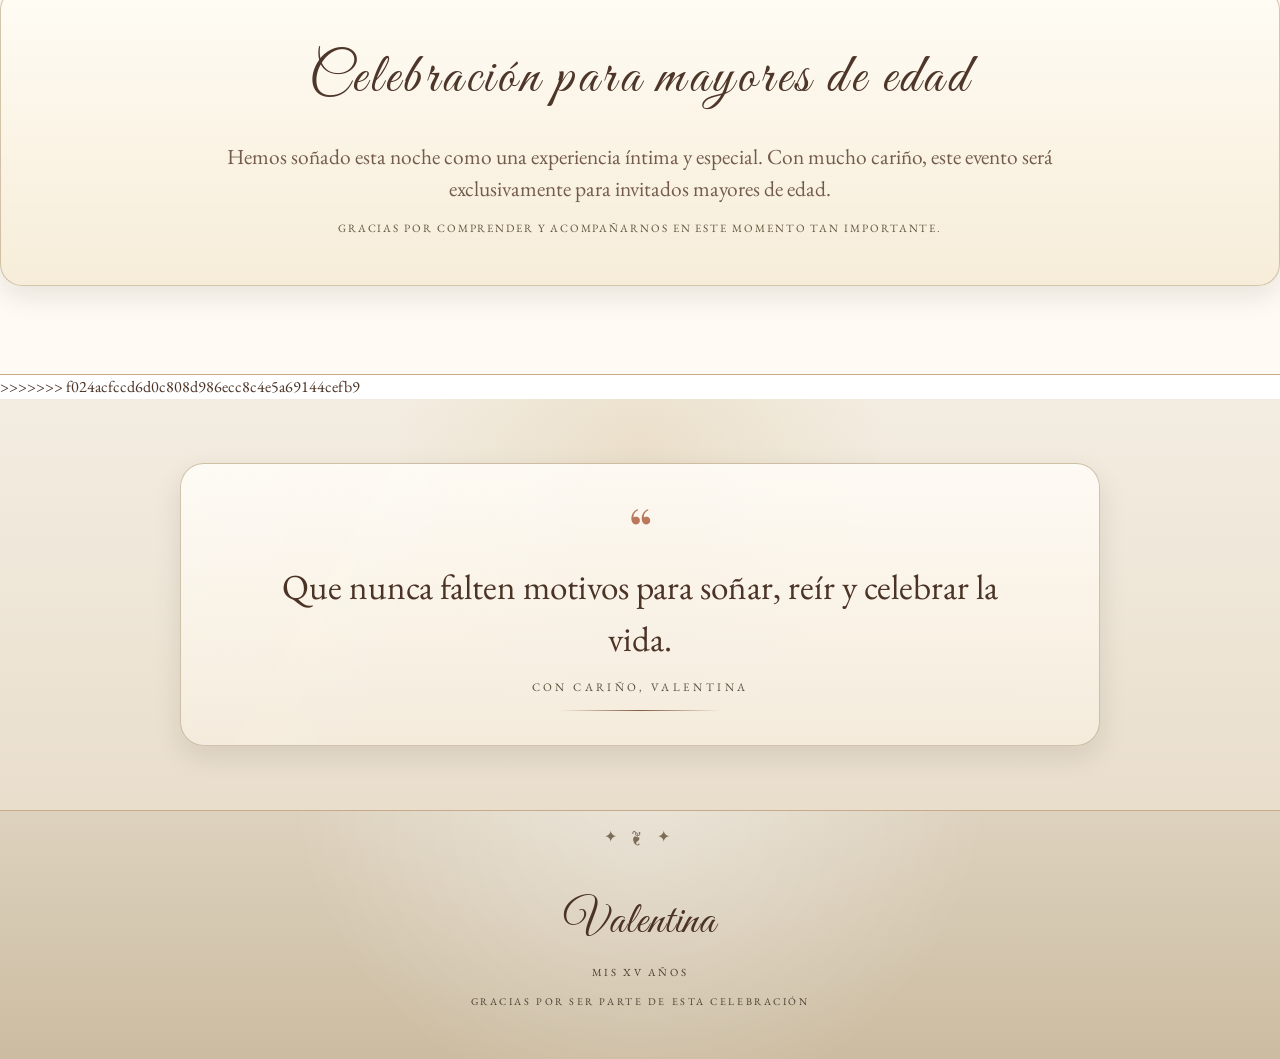
==== commit 04dc7c9c: "ajustes" ====
--- a/index.html
+++ b/index.html
@@ -160,6 +160,7 @@
         </div>
       </section>
 
+<<<<<<< HEAD
       <section class="gift-note section reveal">
         <div class="section-wrap gift-note__panel">
           <span class="gift-note__symbol" aria-hidden="true">♡</span>
@@ -169,6 +170,95 @@
         </div>
       </section>
 
+=======
+            <section class="gifts section reveal">
+        <div class="section-wrap">
+          <h2>Muestras de Cariño</h2>
+          <p class="section-note">
+            Su compañía es nuestro mejor regalo. Si desean tener un detalle adicional, con mucho
+            agradecimiento recibiremos regalos en efectivo o por transferencia bancaria.
+          </p>
+
+          <article class="card gifts__card">
+            <h3>Datos bancarios</h3>
+            <div class="bank-details">
+              <p><strong>Banco:</strong> BAC Credomatic</p>
+              <p><strong>Titular:</strong> Laura Vanessa Rodríguez Alfaro</p>
+              <p><strong>Cuenta BAC:</strong> 703353458</p>
+              <p><strong>Cuenta IBAN:</strong> CR46010200007033534587</p>
+              <p><strong>Sinpe Móvil:</strong> 8864 - 0167</p>
+            </div>
+          </article>
+        </div>
+      </section> 
+
+      <section class="hotels section reveal">
+        <div class="section-wrap">
+          <h2>Hoteles recomendados</h2>
+          <p class="section-note">Opciones cercanas para que disfrutes la celebraci&oacute;n sin preocupaciones.</p>
+          <div class="cards cards--hotels">
+            <article class="card card--hotel">
+              <div class="hotel-thumb hotel-thumb--magic" aria-hidden="true"></div>
+              <h3>Magic Mountain</h3>
+              <p>Hotel recomendado · ambiente natural y elegante</p>
+              <a href="https://maps.app.goo.gl/6Xu6mnpuLCiA8RCy8" class="btn-link">Ver ubicaci&oacute;n</a>
+            </article>
+            <article class="card card--hotel">
+              <div class="hotel-thumb hotel-thumb--silencio" aria-hidden="true"></div>
+              <h3>Silencio del Campo</h3>
+              <p>Hotel recomendado · descanso premium cerca del evento</p>
+              <a href="https://maps.app.goo.gl/o8DyDQqK9HB4BERe6" class="btn-link">Ver ubicaci&oacute;n</a>
+            </article>
+            <article class="card card--hotel">
+              <div class="hotel-thumb hotel-thumb--nuevo" aria-hidden="true"></div>
+              <h3>Arenal Manoa</h3>
+              <p>Hotel recomendado · opción acogedora y conveniente para descansar</p>
+              <a href="https://maps.app.goo.gl/bLyUWDHAPmQpXS9F9" class="btn-link">Ver ubicaci&oacute;n</a>
+            </article>
+          </div>
+        </div>
+      </section>
+
+      <section class="photo-band photo-band--sunset reveal" aria-hidden="true"></section>
+
+      <section class="adults-only section reveal">
+        <div class="section-wrap adults-only__panel">
+          <h2>Celebración para mayores de edad</h2>
+          <p>
+            Hemos soñado esta noche como una experiencia íntima y especial. Con mucho cariño,
+            este evento será exclusivamente para invitados mayores de edad.
+          </p>
+          <p class="adults-only__note">Gracias por comprender y acompañarnos en este momento tan importante.</p>
+        </div>
+      </section>
+
+      <!-- <div class="ornament reveal" aria-hidden="true">❧</div> -->
+
+      <!-- <section class="gallery section reveal">
+        <div class="section-wrap">
+          <h2>Galería</h2>
+          <div class="gallery__grid">
+            <figure class="gallery__item"></figure>
+            <figure class="gallery__item"></figure>
+            <figure class="gallery__item"></figure>
+            <figure class="gallery__item"></figure>
+          </div>
+        </div>
+      </section> -->
+
+      <!-- <section class="photo-band photo-band--final reveal" aria-hidden="true"></section> -->
+
+      <!-- <section class="rsvp section reveal">
+        <div class="section-wrap rsvp__panel">
+          <h2>RSVP</h2>
+          <p>Tu presencia es muy importante para nosotros. Confirma tu asistencia aquí.</p>
+          <a href="#" class="btn-main" data-rsvp-link>
+            <span>Confirmar asistencia</span>
+          </a>
+        </div>
+      </section> -->
+
+>>>>>>> f024acfccd6d0c808d986ecc8c4e5a69144cefb9
       <section class="quote reveal">
         <div class="section-wrap quote__card">
           <span class="quote__mark">“</span>
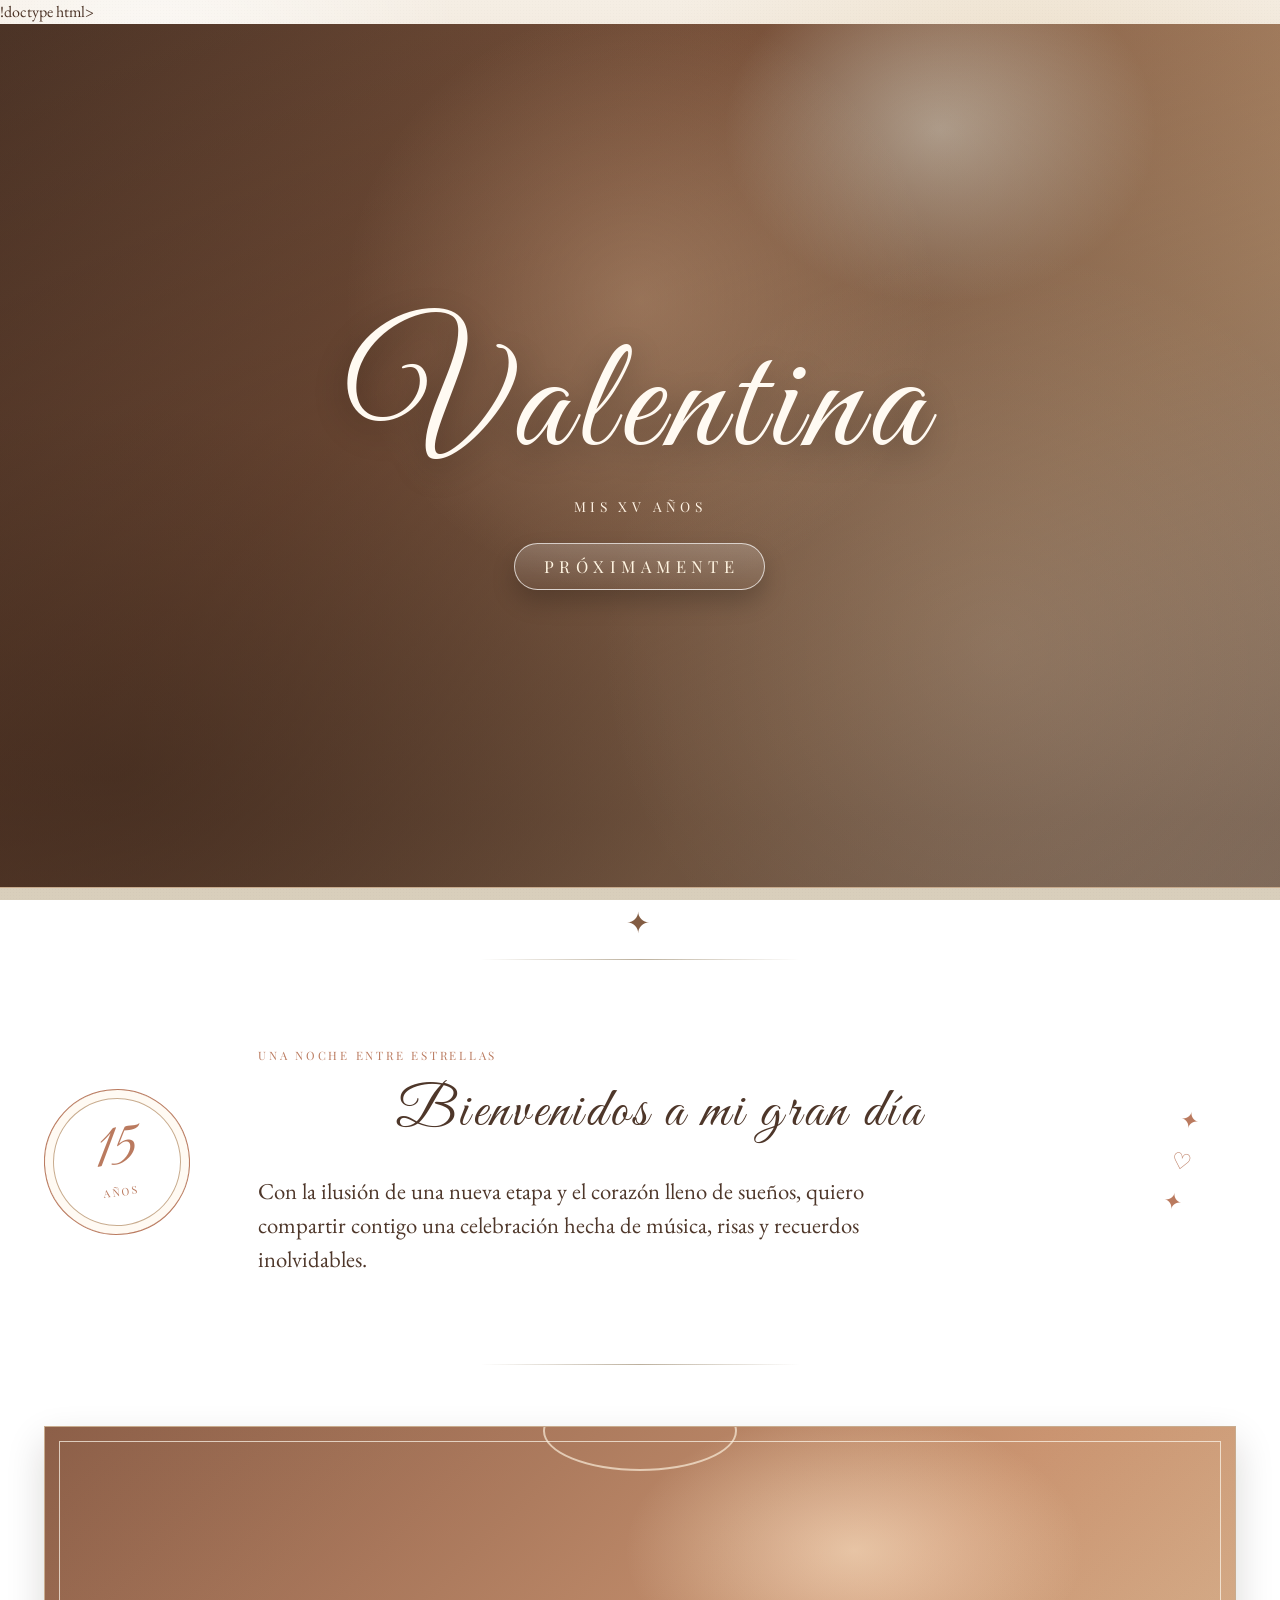
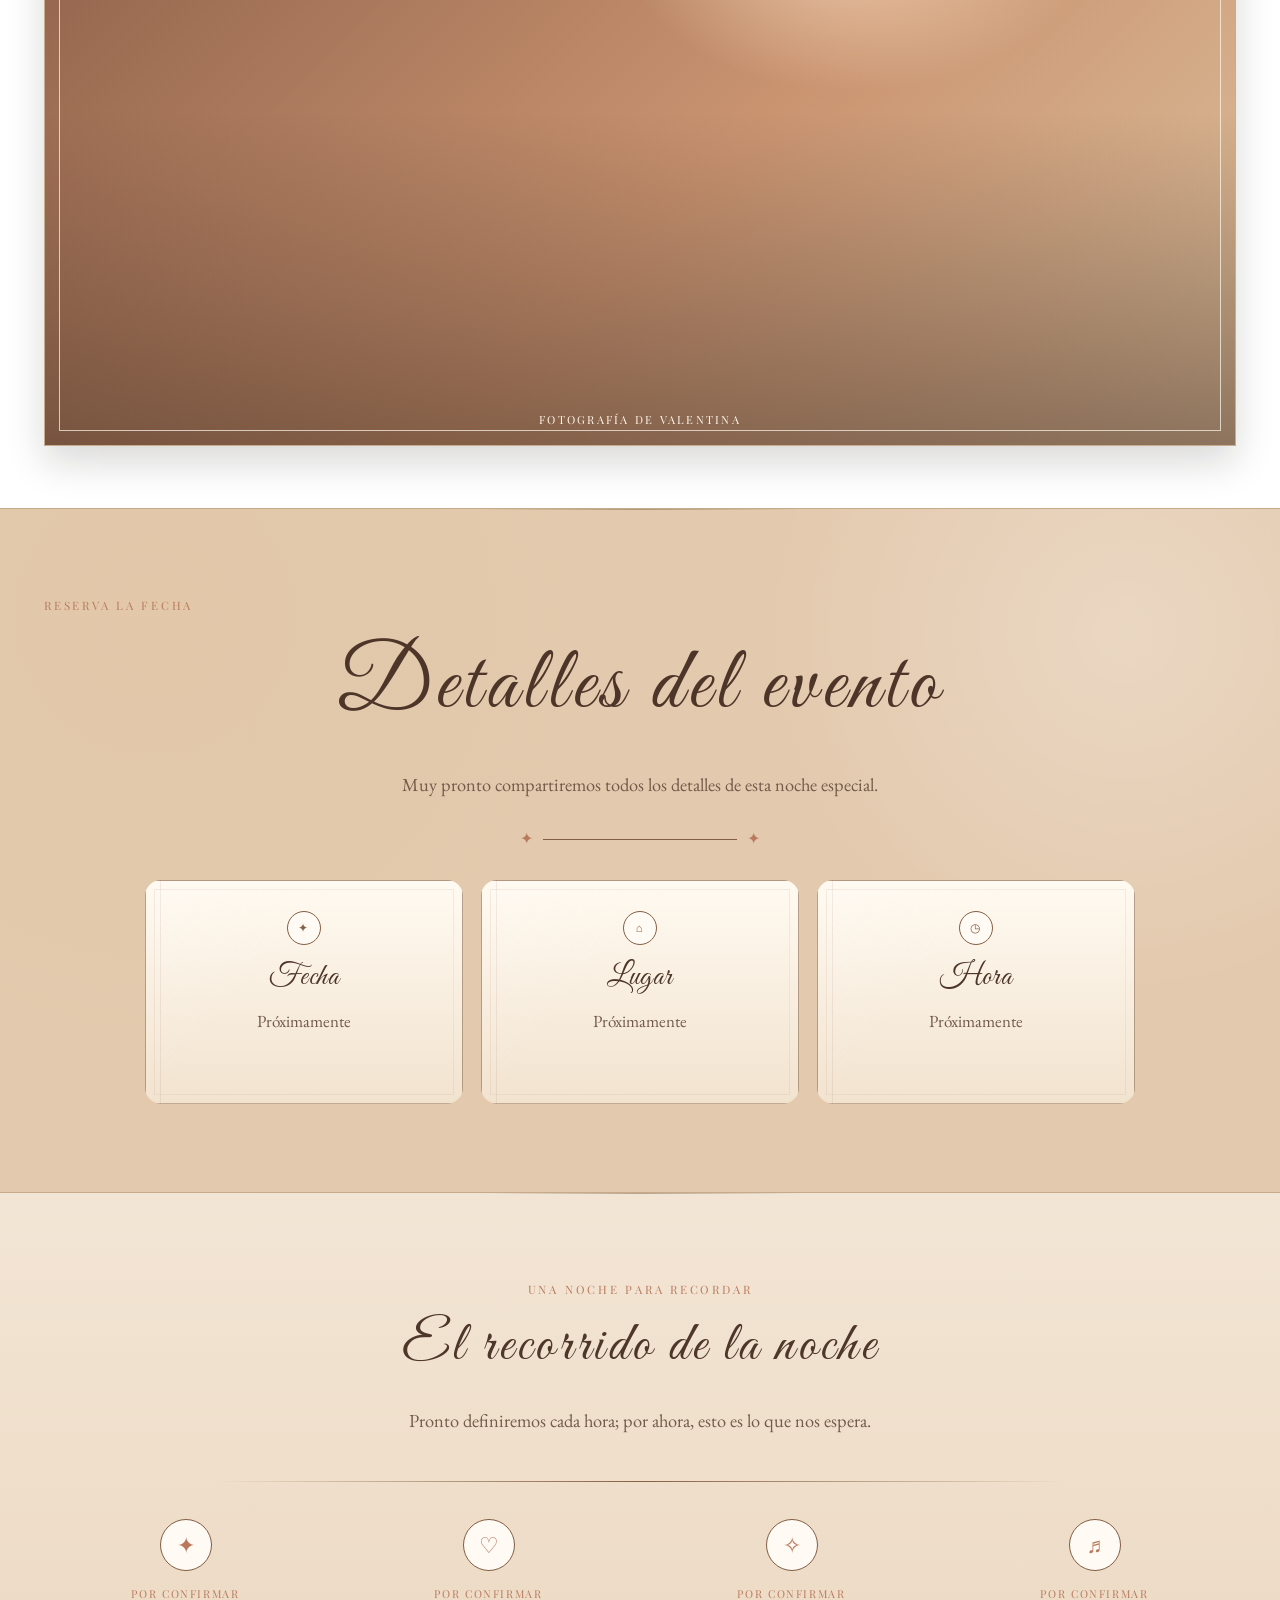
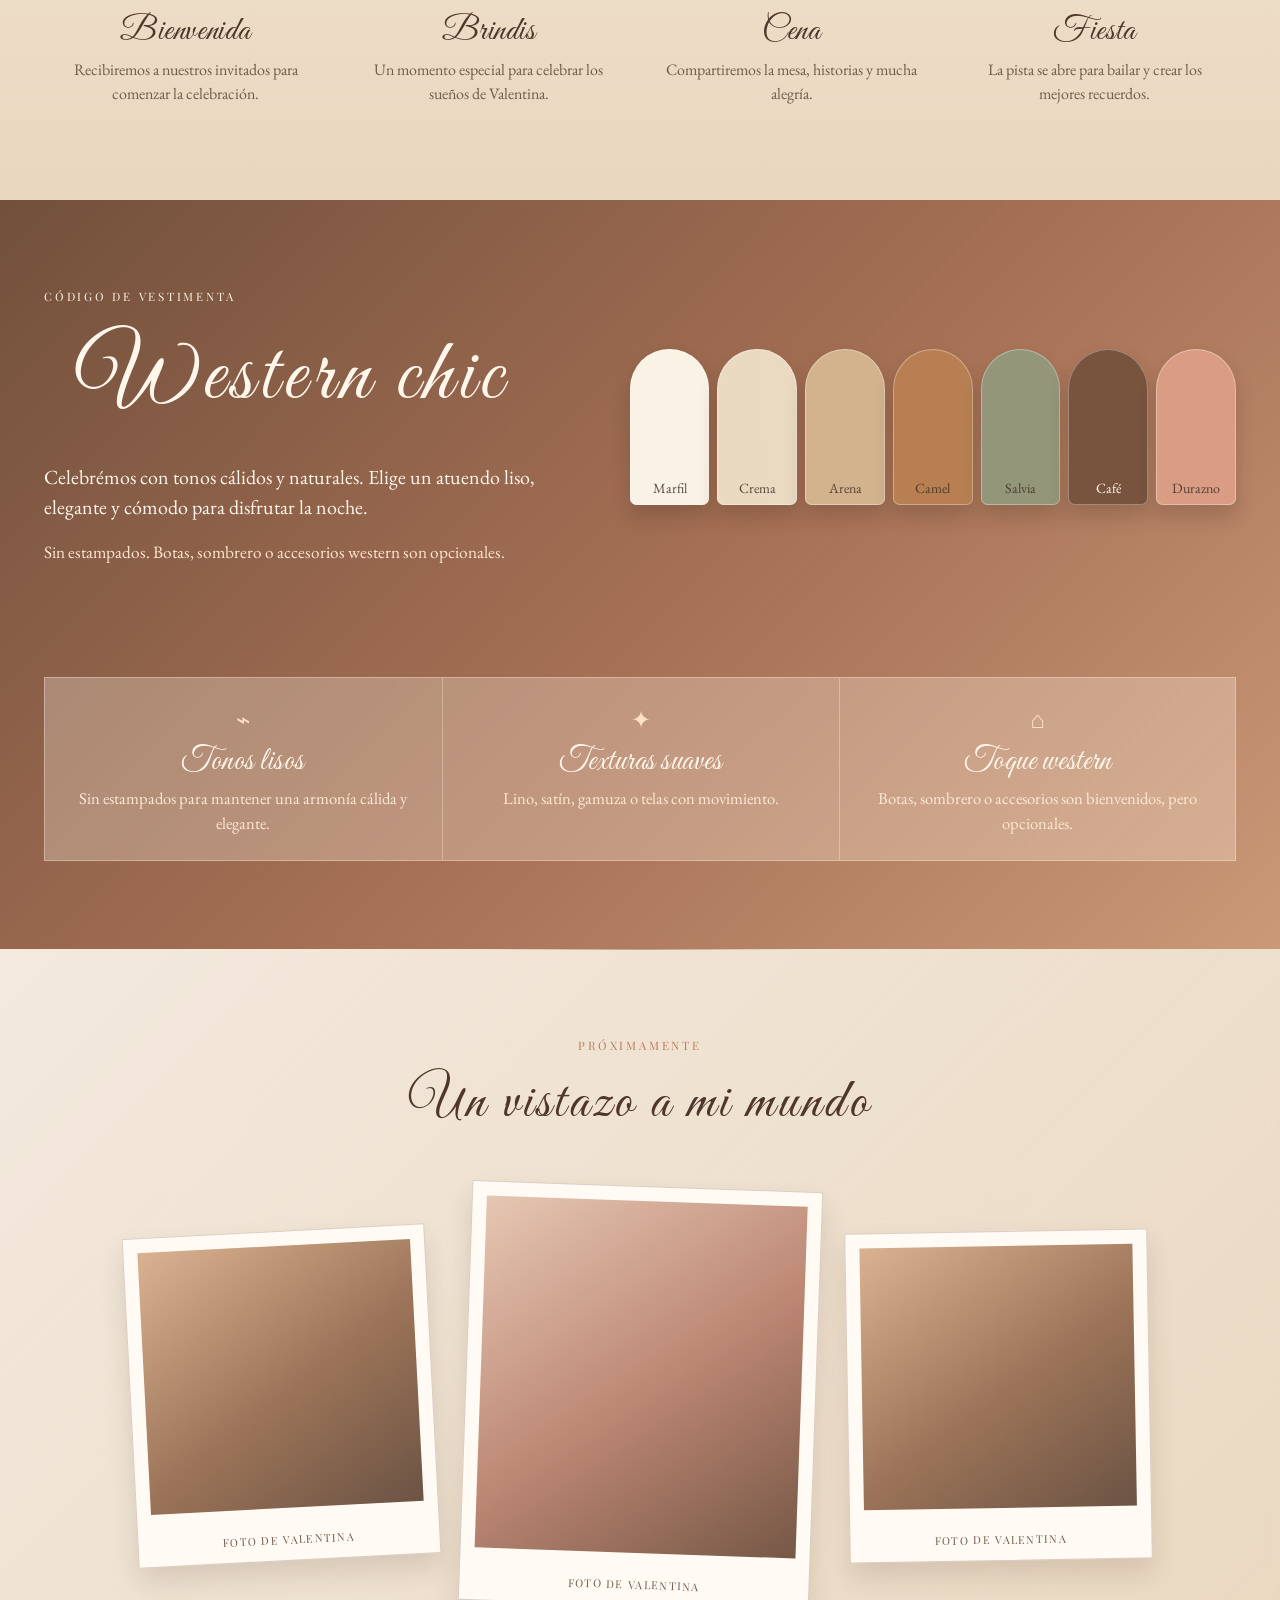
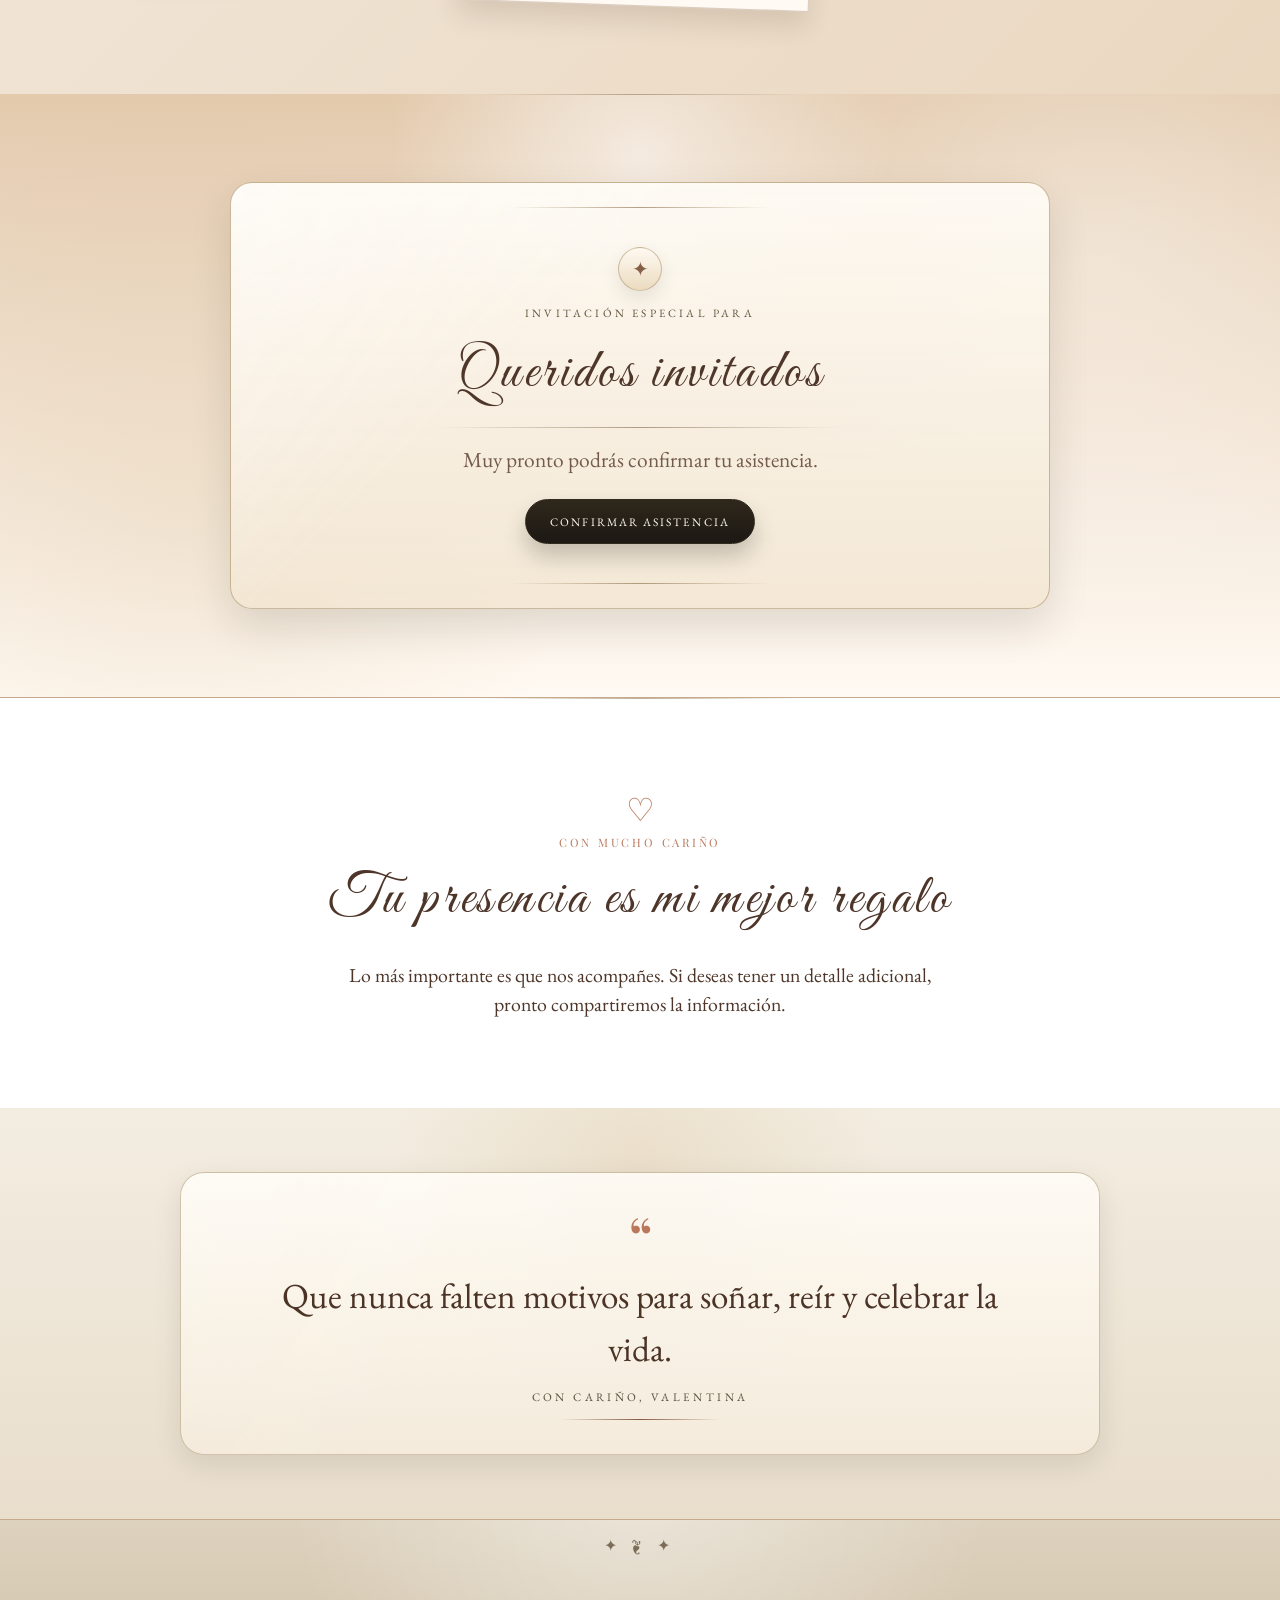
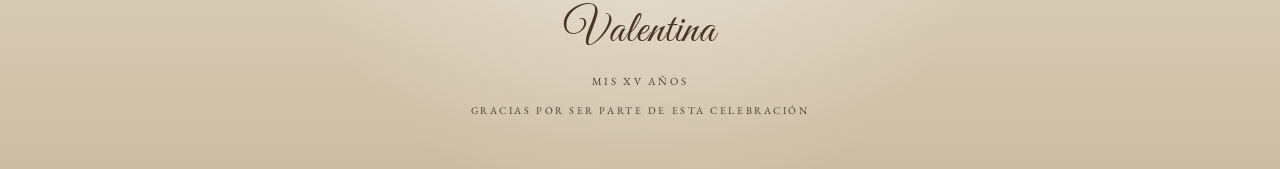
==== commit ef934f3f: "Revert "ajustes" This reverts commit 04dc7c9c19909f8788e1d0955bffcae179a12f69, reversing changes mad" ====
--- a/index.html
+++ b/index.html
@@ -160,7 +160,6 @@
         </div>
       </section>
 
-<<<<<<< HEAD
       <section class="gift-note section reveal">
         <div class="section-wrap gift-note__panel">
           <span class="gift-note__symbol" aria-hidden="true">♡</span>
@@ -170,95 +169,6 @@
         </div>
       </section>
 
-=======
-            <section class="gifts section reveal">
-        <div class="section-wrap">
-          <h2>Muestras de Cariño</h2>
-          <p class="section-note">
-            Su compañía es nuestro mejor regalo. Si desean tener un detalle adicional, con mucho
-            agradecimiento recibiremos regalos en efectivo o por transferencia bancaria.
-          </p>
-
-          <article class="card gifts__card">
-            <h3>Datos bancarios</h3>
-            <div class="bank-details">
-              <p><strong>Banco:</strong> BAC Credomatic</p>
-              <p><strong>Titular:</strong> Laura Vanessa Rodríguez Alfaro</p>
-              <p><strong>Cuenta BAC:</strong> 703353458</p>
-              <p><strong>Cuenta IBAN:</strong> CR46010200007033534587</p>
-              <p><strong>Sinpe Móvil:</strong> 8864 - 0167</p>
-            </div>
-          </article>
-        </div>
-      </section> 
-
-      <section class="hotels section reveal">
-        <div class="section-wrap">
-          <h2>Hoteles recomendados</h2>
-          <p class="section-note">Opciones cercanas para que disfrutes la celebraci&oacute;n sin preocupaciones.</p>
-          <div class="cards cards--hotels">
-            <article class="card card--hotel">
-              <div class="hotel-thumb hotel-thumb--magic" aria-hidden="true"></div>
-              <h3>Magic Mountain</h3>
-              <p>Hotel recomendado · ambiente natural y elegante</p>
-              <a href="https://maps.app.goo.gl/6Xu6mnpuLCiA8RCy8" class="btn-link">Ver ubicaci&oacute;n</a>
-            </article>
-            <article class="card card--hotel">
-              <div class="hotel-thumb hotel-thumb--silencio" aria-hidden="true"></div>
-              <h3>Silencio del Campo</h3>
-              <p>Hotel recomendado · descanso premium cerca del evento</p>
-              <a href="https://maps.app.goo.gl/o8DyDQqK9HB4BERe6" class="btn-link">Ver ubicaci&oacute;n</a>
-            </article>
-            <article class="card card--hotel">
-              <div class="hotel-thumb hotel-thumb--nuevo" aria-hidden="true"></div>
-              <h3>Arenal Manoa</h3>
-              <p>Hotel recomendado · opción acogedora y conveniente para descansar</p>
-              <a href="https://maps.app.goo.gl/bLyUWDHAPmQpXS9F9" class="btn-link">Ver ubicaci&oacute;n</a>
-            </article>
-          </div>
-        </div>
-      </section>
-
-      <section class="photo-band photo-band--sunset reveal" aria-hidden="true"></section>
-
-      <section class="adults-only section reveal">
-        <div class="section-wrap adults-only__panel">
-          <h2>Celebración para mayores de edad</h2>
-          <p>
-            Hemos soñado esta noche como una experiencia íntima y especial. Con mucho cariño,
-            este evento será exclusivamente para invitados mayores de edad.
-          </p>
-          <p class="adults-only__note">Gracias por comprender y acompañarnos en este momento tan importante.</p>
-        </div>
-      </section>
-
-      <!-- <div class="ornament reveal" aria-hidden="true">❧</div> -->
-
-      <!-- <section class="gallery section reveal">
-        <div class="section-wrap">
-          <h2>Galería</h2>
-          <div class="gallery__grid">
-            <figure class="gallery__item"></figure>
-            <figure class="gallery__item"></figure>
-            <figure class="gallery__item"></figure>
-            <figure class="gallery__item"></figure>
-          </div>
-        </div>
-      </section> -->
-
-      <!-- <section class="photo-band photo-band--final reveal" aria-hidden="true"></section> -->
-
-      <!-- <section class="rsvp section reveal">
-        <div class="section-wrap rsvp__panel">
-          <h2>RSVP</h2>
-          <p>Tu presencia es muy importante para nosotros. Confirma tu asistencia aquí.</p>
-          <a href="#" class="btn-main" data-rsvp-link>
-            <span>Confirmar asistencia</span>
-          </a>
-        </div>
-      </section> -->
-
->>>>>>> f024acfccd6d0c808d986ecc8c4e5a69144cefb9
       <section class="quote reveal">
         <div class="section-wrap quote__card">
           <span class="quote__mark">“</span>
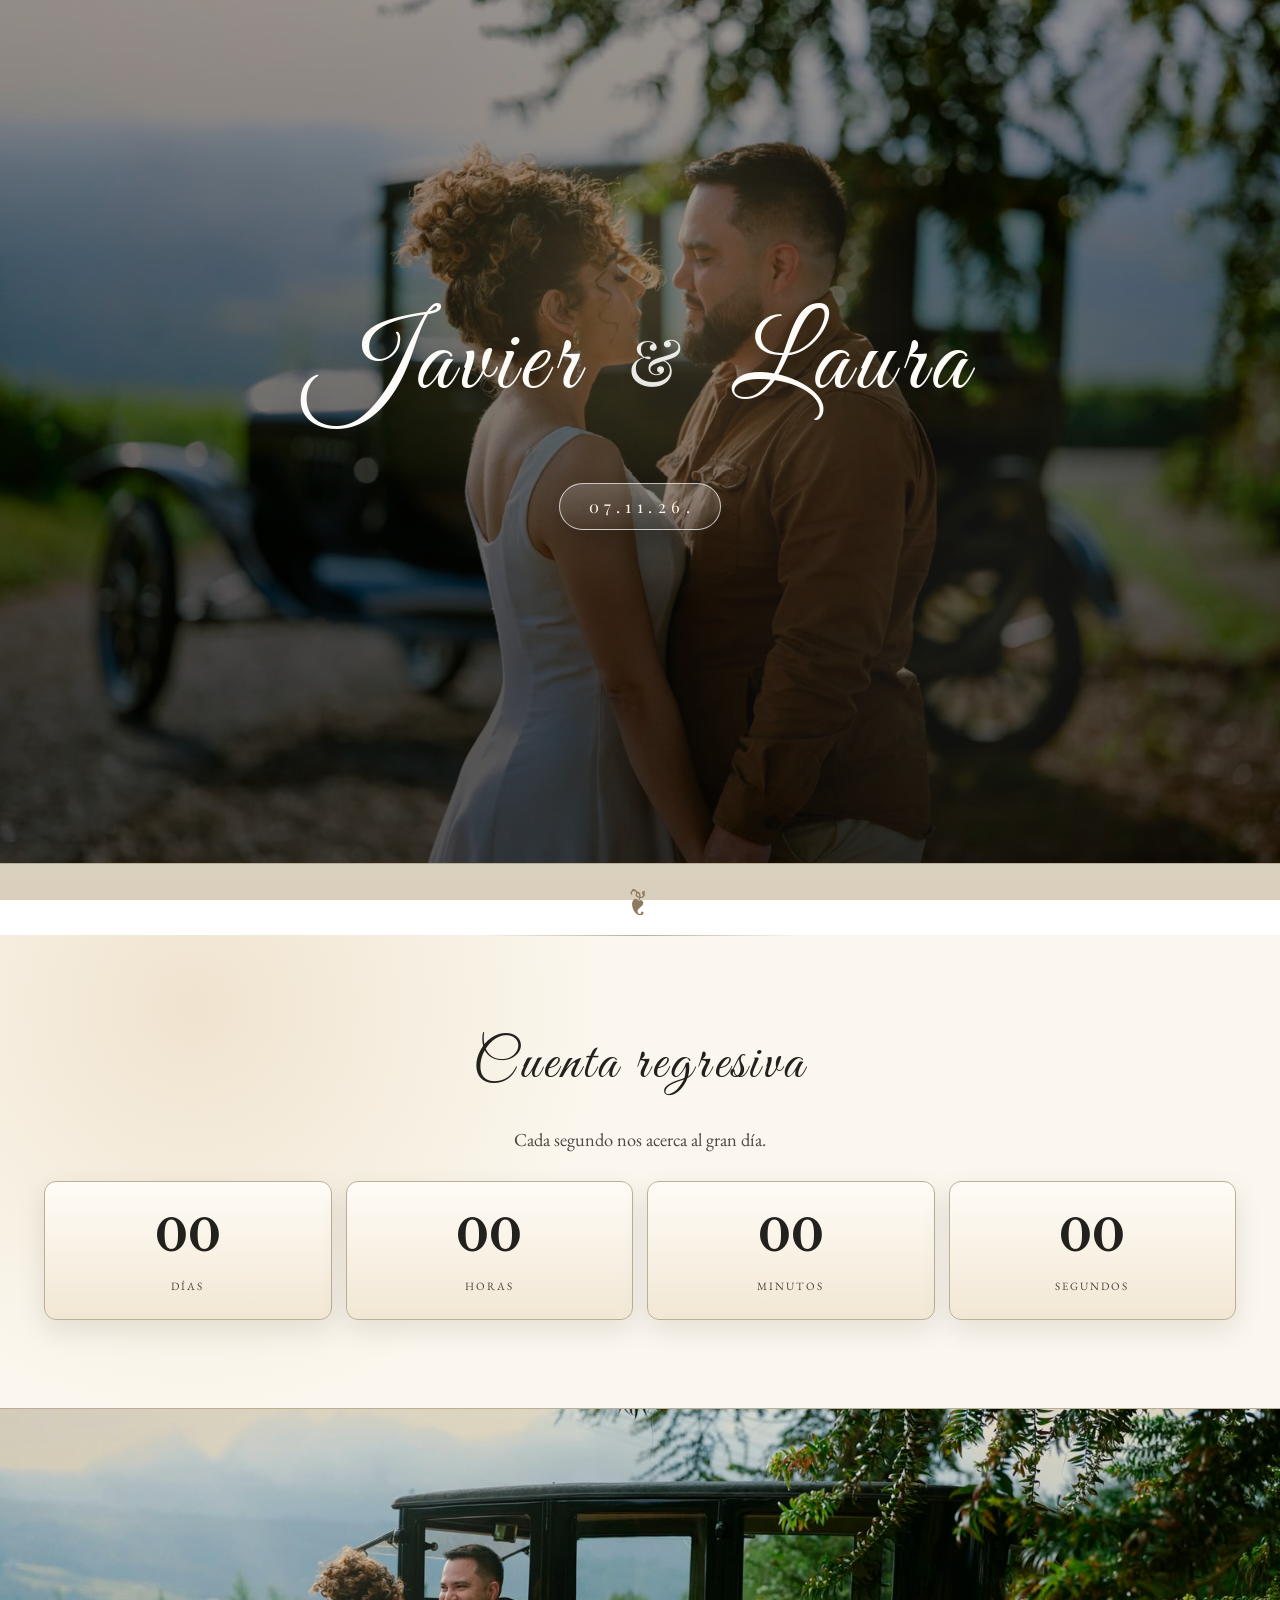
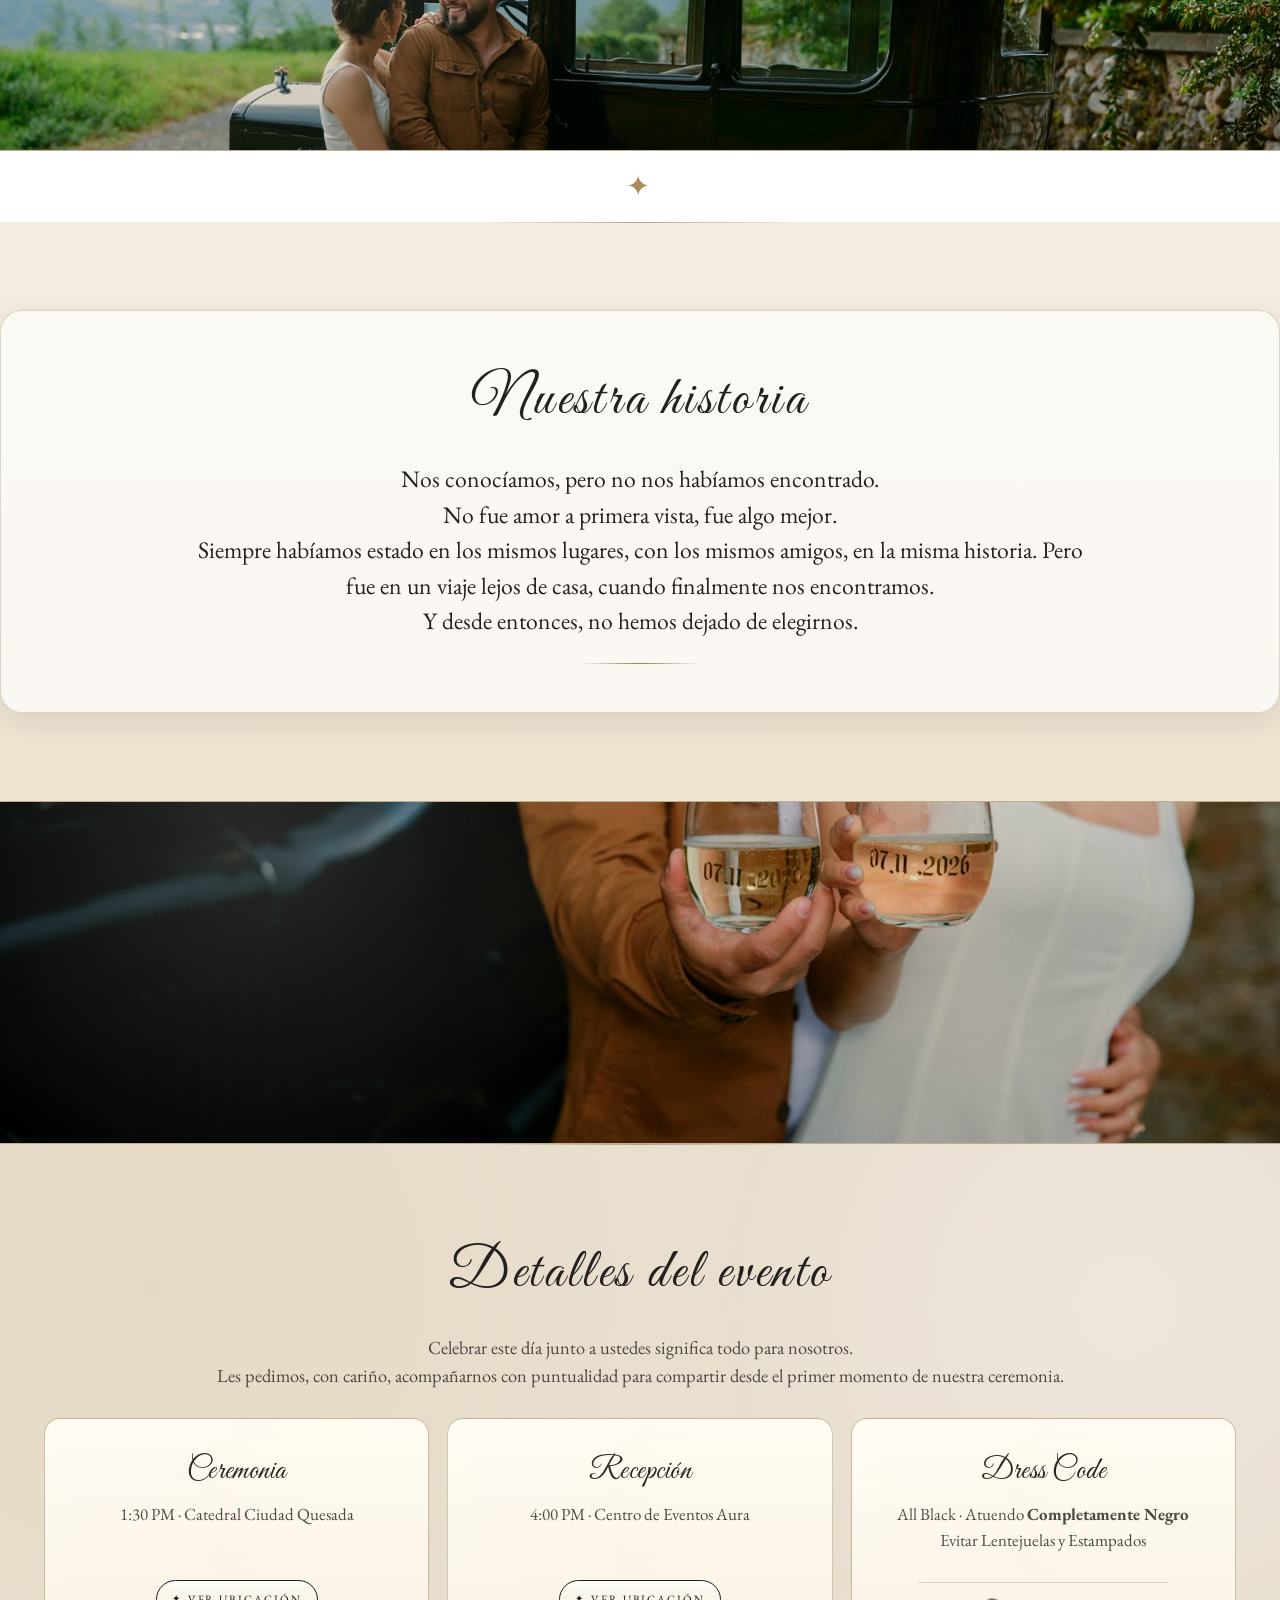
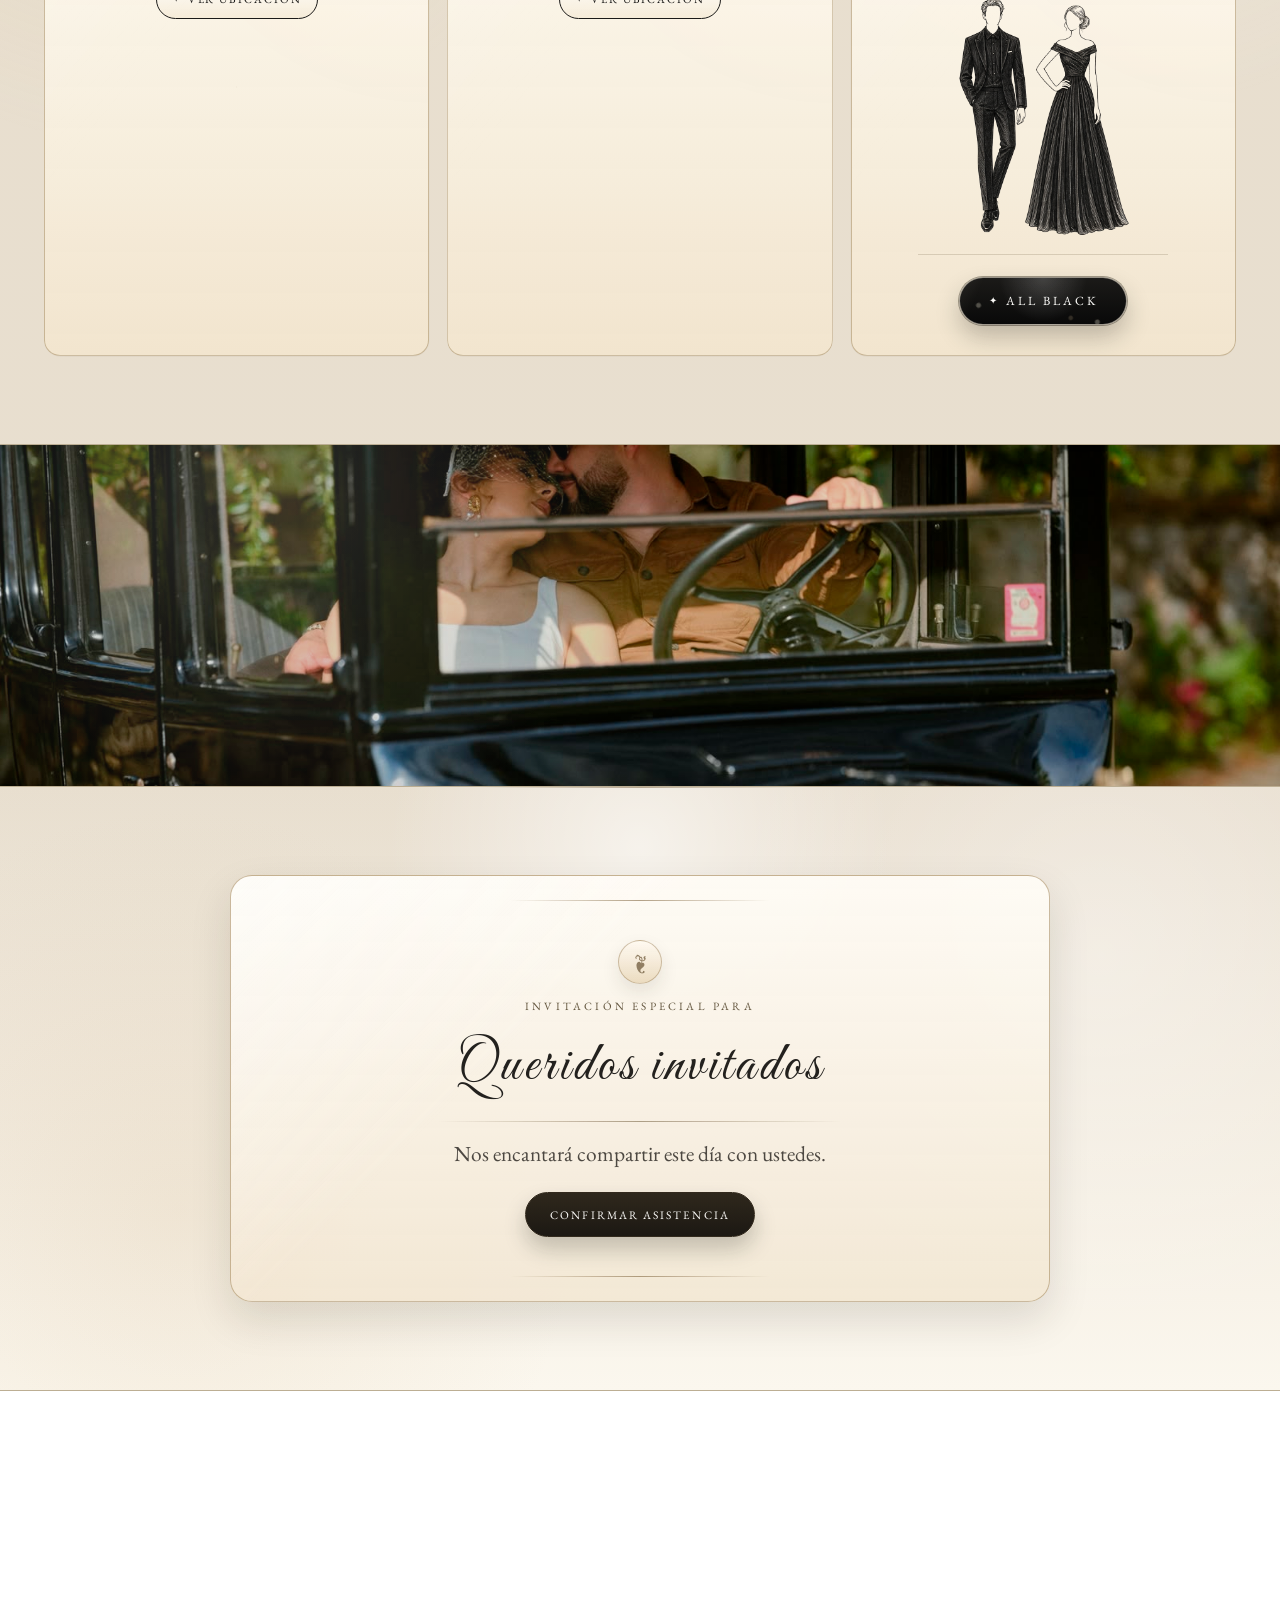
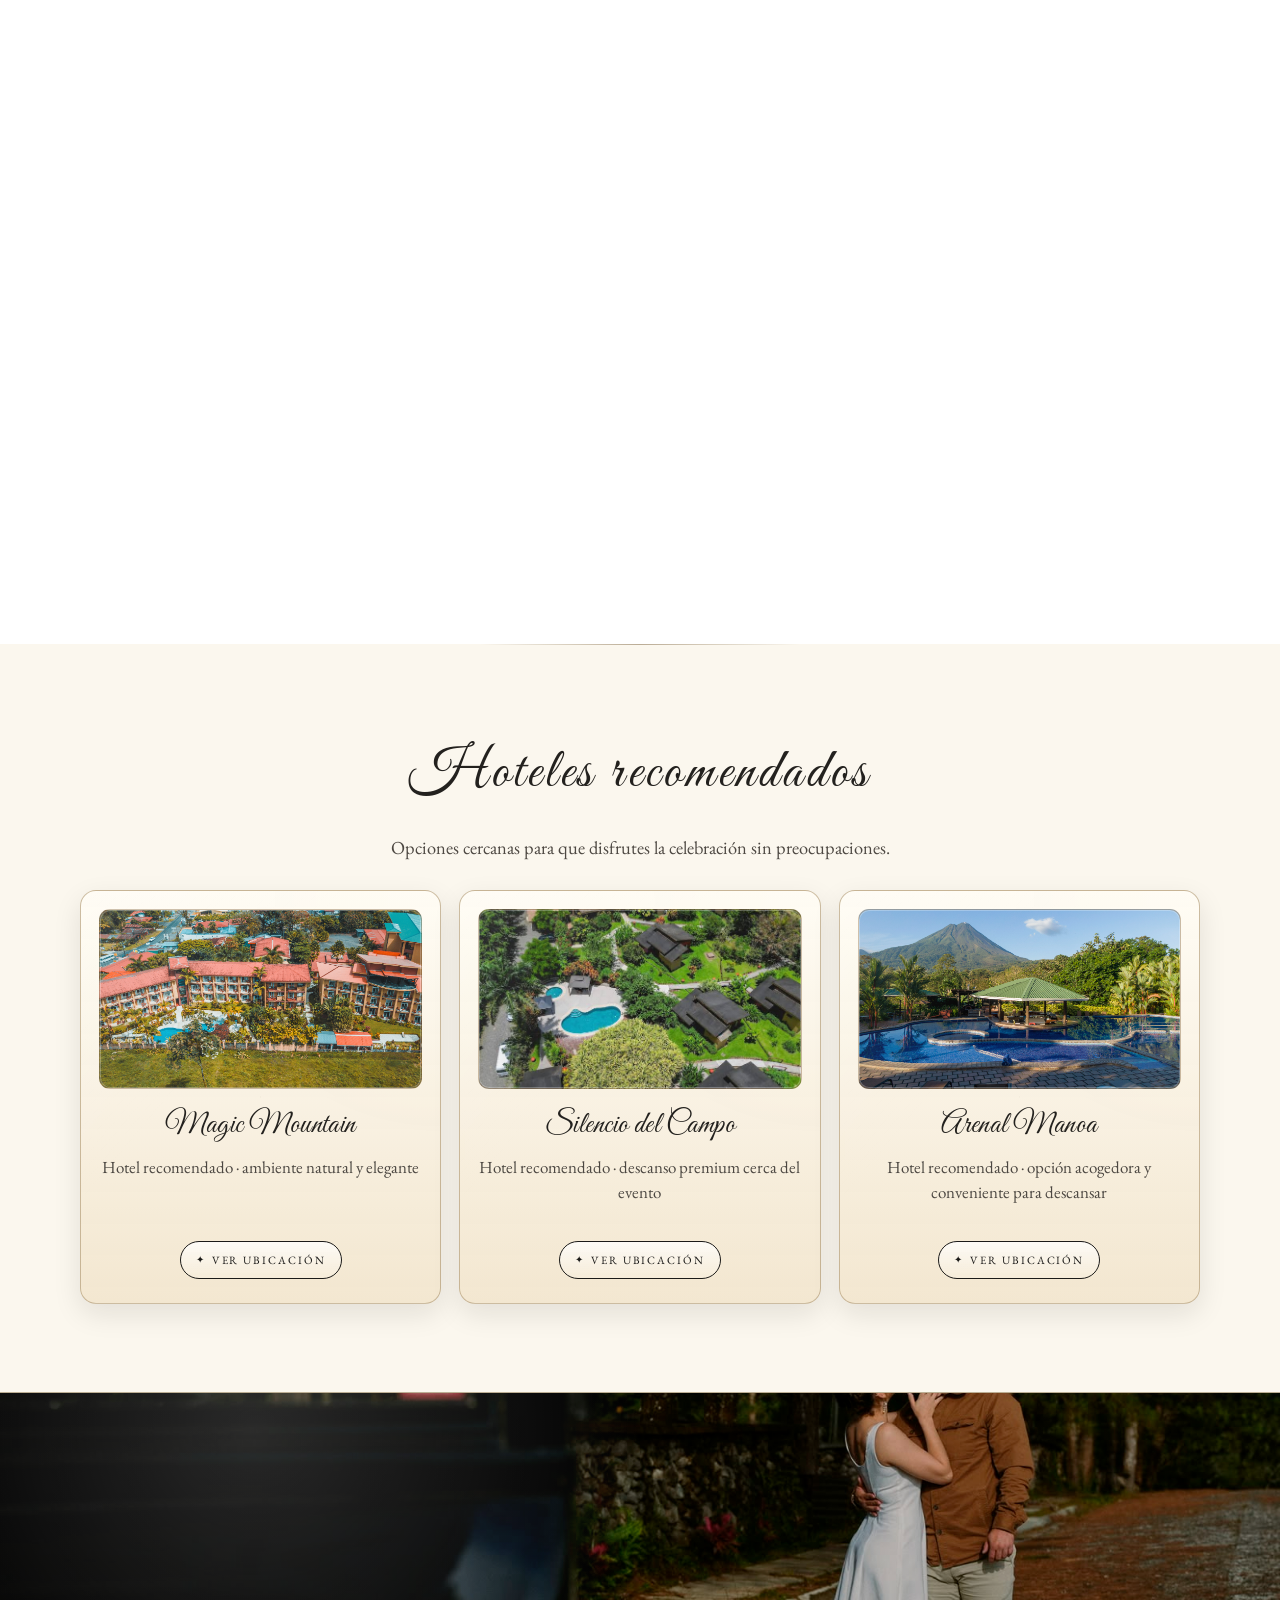
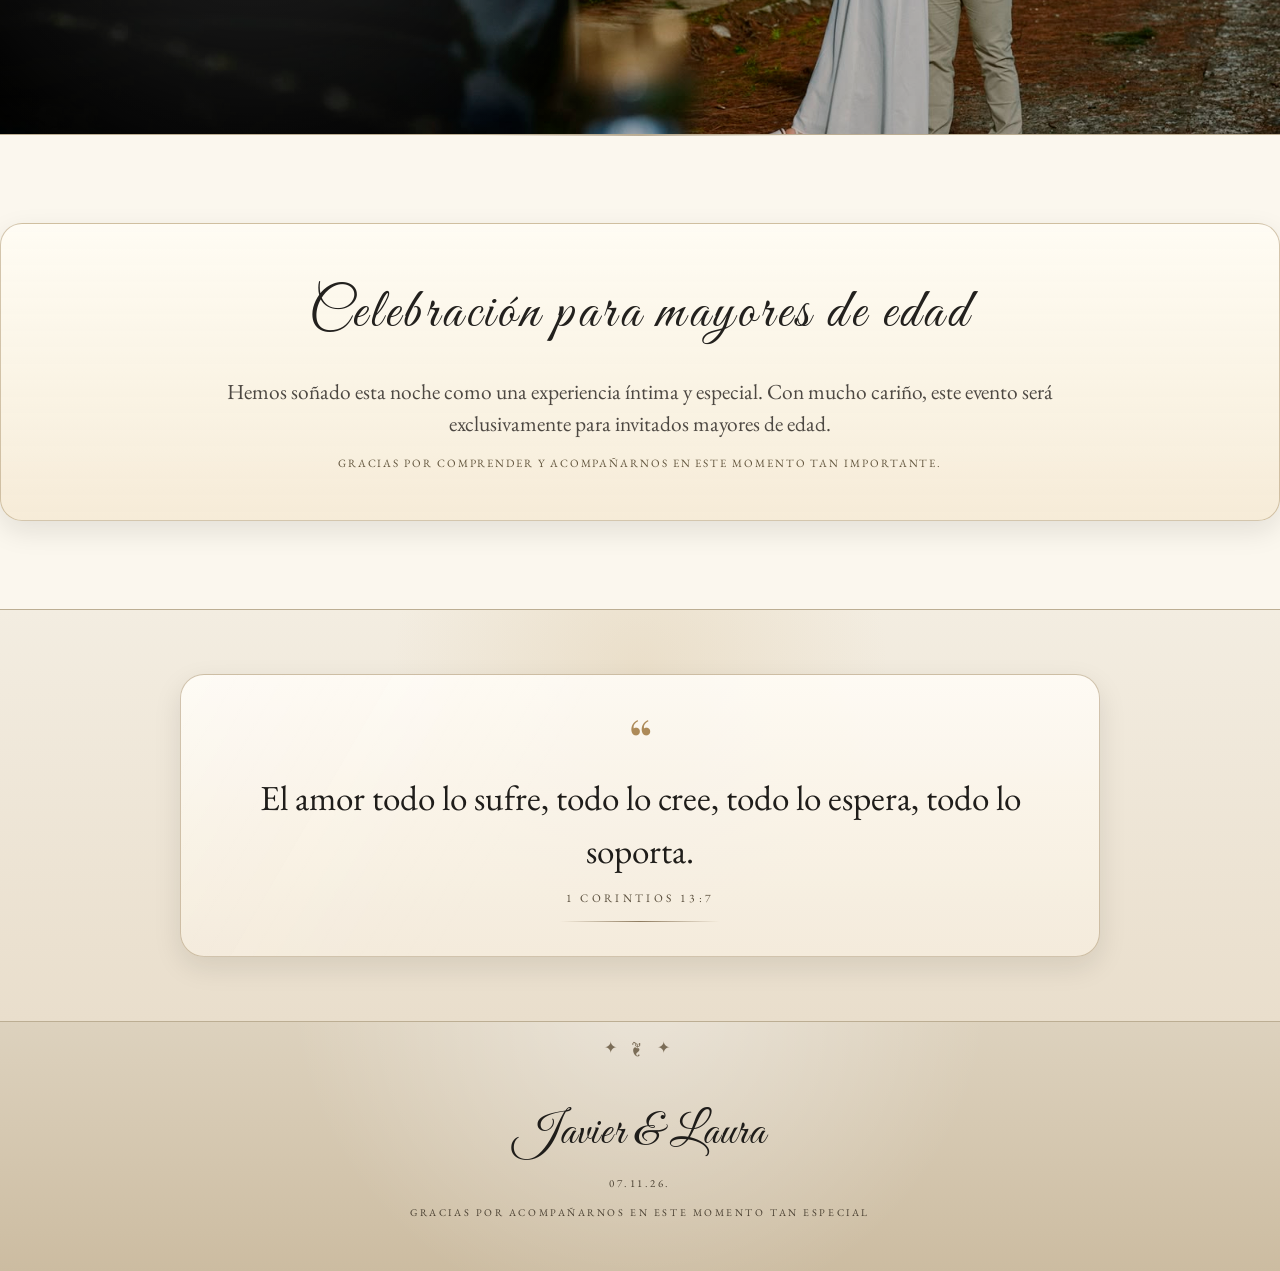
==== commit a1d7b15f: "restore Laura invitation to ajuste invitados" ====
--- a/index.html
+++ b/index.html
@@ -1,191 +1,296 @@
-!doctype html>
+﻿<!doctype html>
 <html lang="es">
   <head>
     <meta charset="UTF-8" />
     <meta name="viewport" content="width=device-width, initial-scale=1" />
-    <title>Valentina | Mis XV años</title>
+    <title>Javier & Laura | Invitación de Boda</title>
     <link rel="preconnect" href="https://fonts.googleapis.com" />
     <link rel="preconnect" href="https://fonts.gstatic.com" crossorigin />
-    <link href="https://fonts.googleapis.com/css2?family=Cormorant+Garamond:ital,wght@1,400;1,500;1,600&family=EB+Garamond:wght@400;500;600;700&family=Great+Vibes&family=Libre+Baskerville:wght@400;700&family=Playfair+Display:wght@400;500;600&display=swap" rel="stylesheet" />
+    <link
+      href="https://fonts.googleapis.com/css2?family=Cormorant+Garamond:ital,wght@1,400;1,500;1,600&family=EB+Garamond:wght@400;500;600;700&family=Great+Vibes&family=Libre+Baskerville:wght@400;700&family=Playfair+Display:wght@400;500;600&display=swap"
+      rel="stylesheet"
+    />
     <link rel="stylesheet" href="styles.css" />
   </head>
   <body>
-    <main class="site-shell quince-shell">
-      <section class="hero hero--valentina reveal">
+    <main class="site-shell">
+      <section class="hero reveal">
         <div class="hero__image" aria-hidden="true"></div>
         <div class="hero__overlay" aria-hidden="true"></div>
         <div class="hero__glow" aria-hidden="true"></div>
+
         <div class="hero__inner">
-          <h1><span>Valentina</span></h1>
-          <p class="hero__occasion">Mis XV años</p>
-          <p class="hero__date">PRÓXIMAMENTE</p>
-        </div>
-      </section>
-
-      <div class="ornament reveal" aria-hidden="true">✦</div>
-
-      <section class="welcome section reveal">
-        <div class="section-wrap welcome__grid">
-          <div class="welcome__stamp" aria-hidden="true">
-            <span>15</span>
-            <small>años</small>
-          </div>
-          <div class="welcome__copy">
-            <p class="section-label">Una noche entre estrellas</p>
-            <h2>Bienvenidos a mi gran día</h2>
-            <p>
-              Con la ilusión de una nueva etapa y el corazón lleno de sueños,
-              quiero compartir contigo una celebración hecha de música, risas y recuerdos inolvidables.
-            </p>
-          </div>
-          <div class="welcome__motif" aria-hidden="true">
-            <span>✦</span><span>♡</span><span>✦</span>
-          </div>
-        </div>
-      </section>
+          <!-- <p class="hero__eyebrow">Invitación de boda</p> -->
+          <h1>
+            <span>Javier</span>
+            <br>
+            <em>&amp;</em>
+            <br>
+            <span>Laura</span>
+          </h1>
+          <br>
+          <br>
+          <!-- <p class="hero__subtitle">Nos encantaría compartir este día contigo</p> -->
+          <p class="hero__date">07.11.26.</p>
+        </div>
+      </section>
+
+      <div class="ornament reveal" aria-hidden="true">❦</div>
+
+      <section class="countdown section reveal" aria-label="Cuenta regresiva">
+        <div class="section-wrap">
+          <h2>Cuenta regresiva</h2>
+          <p class="section-note">Cada segundo nos acerca al gran d&iacute;a.</p>
+          <div class="countdown__grid" data-countdown data-date="2026-11-07T16:00:00">
+            <article>
+              <strong data-days>00</strong>
+              <span>D&iacute;as</span>
+            </article>
+            <article>
+              <strong data-hours>00</strong>
+              <span>Horas</span>
+            </article>
+            <article>
+              <strong data-minutes>00</strong>
+              <span>Minutos</span>
+            </article>
+            <article>
+              <strong data-seconds>00</strong>
+              <span>Segundos</span>
+            </article>
+          </div>
+        </div>
+      </section>
+
+      <section class="photo-band photo-band--vows reveal" aria-hidden="true"></section>
+
+      <div class="ornament ornament--soft reveal" aria-hidden="true">✦</div>
 
       <section class="story section reveal">
-        <div class="section-wrap">
-          <div class="valentina-photo" role="img" aria-label="Espacio reservado para una fotografía de Valentina">
-            <span>Fotografía de Valentina</span>
-          </div>
-        </div>
-      </section>
+        <div class="section-wrap story__panel">
+          <h2>Nuestra historia</h2>
+          <p>
+            Nos conocíamos, pero no nos habíamos encontrado.<br>
+            No fue amor a primera vista, fue algo mejor. <br> 
+            Siempre habíamos estado en los mismos lugares, con los mismos amigos, en la misma historia. 
+            Pero fue en un viaje lejos de casa, cuando finalmente nos encontramos. <br>
+            Y desde entonces, no hemos dejado de elegirnos. 
+
+          </p>
+          <div class="story__line" aria-hidden="true"></div>
+        </div>
+      </section>
+
+      <section class="photo-band photo-band--moments reveal" aria-hidden="true"></section>
 
       <section class="details section reveal">
         <div class="section-wrap">
-          <p class="section-label">Reserva la fecha</p>
           <h2>Detalles del evento</h2>
-          <p class="section-note">Muy pronto compartiremos todos los detalles de esta noche especial.</p>
-          <div class="details__vintage-line" aria-hidden="true"><span>✦</span><i></i><span>✦</span></div>
-          <div class="cards cards--event">
+          <p class="section-note">Celebrar este día junto a ustedes significa todo para nosotros.<br>
+            Les pedimos, con cariño, acompañarnos con puntualidad para compartir desde el primer momento de nuestra ceremonia.
+          </p>
+          <div class="cards">
             <article class="card">
-              <span class="card__number" aria-hidden="true">✦</span>
-              <h3>Fecha</h3>
-              <p>Próximamente</p>
+              <h3>Ceremonia</h3>
+              <p>1:30 PM · Catedral Ciudad Quesada</p>
+              <a href="https://maps.app.goo.gl/go4KzJRvL7m3dEKN8" class="btn-link">Ver ubicación</a>
             </article>
             <article class="card">
-              <span class="card__number" aria-hidden="true">⌂</span>
-              <h3>Lugar</h3>
-              <p>Próximamente</p>
+              <h3>Recepción</h3>
+              <p>4:00 PM · Centro de Eventos Aura</p>
+              <a href="https://maps.app.goo.gl/mn47443eh8J12PxTA" class="btn-link">Ver ubicación</a>
             </article>
             <article class="card">
-              <span class="card__number" aria-hidden="true">◷</span>
-              <h3>Hora</h3>
-              <p>Próximamente</p>
-            </article>
-          </div>
-        </div>
-      </section>
-
-      <section class="schedule section reveal">
-        <div class="section-wrap">
-          <p class="section-label">Una noche para recordar</p>
-          <h2>El recorrido de la noche</h2>
-          <p class="section-note">Pronto definiremos cada hora; por ahora, esto es lo que nos espera.</p>
-          <div class="schedule__line" aria-hidden="true"></div>
-          <div class="schedule__grid">
-            <article class="schedule__item">
-              <span class="schedule__symbol" aria-hidden="true">✦</span>
-              <p class="schedule__time">Por confirmar</p>
-              <h3>Bienvenida</h3>
-              <p>Recibiremos a nuestros invitados para comenzar la celebración.</p>
-            </article>
-            <article class="schedule__item">
-              <span class="schedule__symbol" aria-hidden="true">♡</span>
-              <p class="schedule__time">Por confirmar</p>
-              <h3>Brindis</h3>
-              <p>Un momento especial para celebrar los sueños de Valentina.</p>
-            </article>
-            <article class="schedule__item">
-              <span class="schedule__symbol" aria-hidden="true">✧</span>
-              <p class="schedule__time">Por confirmar</p>
-              <h3>Cena</h3>
-              <p>Compartiremos la mesa, historias y mucha alegría.</p>
-            </article>
-            <article class="schedule__item">
-              <span class="schedule__symbol" aria-hidden="true">♬</span>
-              <p class="schedule__time">Por confirmar</p>
-              <h3>Fiesta</h3>
-              <p>La pista se abre para bailar y crear los mejores recuerdos.</p>
-            </article>
-          </div>
-        </div>
-      </section>
-
-      <section class="dress-code section reveal">
-        <div class="section-wrap dress-code__panel">
-          <div class="dress-code__copy">
-            <p class="section-label">Código de vestimenta</p>
-            <h2>Western chic</h2>
-            <p>Celebrémos con tonos cálidos y naturales. Elige un atuendo liso, elegante y cómodo para disfrutar la noche.</p>
-            <p class="dress-code__note">Sin estampados. Botas, sombrero o accesorios western son opcionales.</p>
-          </div>
-          <div class="dress-palette" aria-label="Paleta sugerida: marfil, crema, arena, camel, verde salvia, café y durazno empolvado">
-            <span class="dress-swatch dress-swatch--ivory">Marfil</span>
-            <span class="dress-swatch dress-swatch--cream">Crema</span>
-            <span class="dress-swatch dress-swatch--sand">Arena</span>
-            <span class="dress-swatch dress-swatch--camel">Camel</span>
-            <span class="dress-swatch dress-swatch--sage">Salvia</span>
-            <span class="dress-swatch dress-swatch--brown">Café</span>
-            <span class="dress-swatch dress-swatch--peach">Durazno</span>
-          </div>
-          <div class="dress-code__tips">
-            <article><span aria-hidden="true">⌁</span><h3>Tonos lisos</h3><p>Sin estampados para mantener una armonía cálida y elegante.</p></article>
-            <article><span aria-hidden="true">✦</span><h3>Texturas suaves</h3><p>Lino, satín, gamuza o telas con movimiento.</p></article>
-            <article><span aria-hidden="true">⌂</span><h3>Toque western</h3><p>Botas, sombrero o accesorios son bienvenidos, pero opcionales.</p></article>
-          </div>
-        </div>
-      </section>
-
-      <section class="gallery-teaser section reveal" aria-label="Espacio para fotografías de Valentina">
-        <div class="section-wrap">
-          <p class="section-label">Próximamente</p>
-          <h2>Un vistazo a mi mundo</h2>
-          <div class="gallery-teaser__grid">
-            <figure class="photo-placeholder photo-placeholder--one"><span>Foto de Valentina</span></figure>
-            <figure class="photo-placeholder photo-placeholder--two"><span>Foto de Valentina</span></figure>
-            <figure class="photo-placeholder photo-placeholder--three"><span>Foto de Valentina</span></figure>
-          </div>
-        </div>
-      </section>
+              <h3>Dress Code</h3>
+              <p>All Black · Atuendo <strong>Completamente Negro</strong> <br>
+              Evitar Lentejuelas y Estampados</p>
+              <div class="dress-code__illustration" aria-hidden="true">
+                <img src="assets/dress-code-formal.png" alt="" />
+              </div>
+              <a href="https://pin.it/45DjPrQuX" class="btn-link vestimenta">All Black</a>
+            </article>
+          </div>
+        </div>
+      </section>
+
+      <section class="photo-band photo-band--kiss reveal" aria-hidden="true"></section>
+
+      <!-- <section class="itinerary section reveal">
+        <div class="section-wrap itinerary__wrap">
+          <h2>Itinerario</h2>
+          <p class="section-note itinerary__note">
+            Cada momento tiene su magia y queremos celebrarlo junto a ti.
+          </p>
+          <div class="itinerary__list" aria-label="Cronograma del evento">
+            <article class="itinerary__item">
+              <p class="itinerary__time">4:00 PM</p>
+              <div class="itinerary__card">
+                <span class="itinerary__step" aria-hidden="true">01</span>
+                <div class="itinerary__content">
+                  <h3>Ceremonia</h3>
+                  <p>Intercambio de votos</p>
+                </div>
+              </div>
+            </article>
+            <article class="itinerary__item">
+              <p class="itinerary__time">5:00 PM</p>
+              <div class="itinerary__card">
+                <span class="itinerary__step" aria-hidden="true">02</span>
+                <div class="itinerary__content">
+                  <h3>Cóctel</h3>
+                  <p>Brindis de bienvenida</p>
+                </div>
+              </div>
+            </article>
+            <article class="itinerary__item">
+              <p class="itinerary__time">6:00 PM</p>
+              <div class="itinerary__card">
+                <span class="itinerary__step" aria-hidden="true">03</span>
+                <div class="itinerary__content">
+                  <h3>Recepción</h3>
+                  <p>Entrada de los novios</p>
+                </div>
+              </div>
+            </article>
+            <article class="itinerary__item">
+              <p class="itinerary__time">8:00 PM</p>
+              <div class="itinerary__card">
+                <span class="itinerary__step" aria-hidden="true">04</span>
+                <div class="itinerary__content">
+                  <h3>Cena</h3>
+                  <p>Cena servida</p>
+                </div>
+              </div>
+            </article>
+            <article class="itinerary__item">
+              <p class="itinerary__time">9:00 PM</p>
+              <div class="itinerary__card">
+                <span class="itinerary__step" aria-hidden="true">05</span>
+                <div class="itinerary__content">
+                  <h3>Fiesta</h3>
+                  <p>Baile y celebración</p>
+                </div>
+              </div>
+            </article>
+          </div>
+        </div>
+      </section> -->
 
       <section class="guest section reveal" data-guest-section>
         <div class="section-wrap guest__panel">
-          <span class="guest__ornament" aria-hidden="true">✦</span>
+          <span class="guest__ornament" aria-hidden="true">❦</span>
           <p class="guest__eyebrow">Invitación especial para</p>
           <h2 data-guest-name>Queridos invitados</h2>
-          <p class="guest__passes" data-guest-passes>Muy pronto podrás confirmar tu asistencia.</p>
+          <p class="guest__passes" data-guest-passes></p>
           <a class="guest__rsvp-button" href="rsvp.html" data-guest-rsvp-button>Confirmar asistencia</a>
         </div>
       </section>
 
-      <section class="gift-note section reveal">
-        <div class="section-wrap gift-note__panel">
-          <span class="gift-note__symbol" aria-hidden="true">♡</span>
-          <p class="section-label">Con mucho cariño</p>
-          <h2>Tu presencia es mi mejor regalo</h2>
-          <p>Lo más importante es que nos acompañes. Si deseas tener un detalle adicional, pronto compartiremos la información.</p>
-        </div>
-      </section>
+            <section class="gifts section reveal">
+        <div class="section-wrap">
+          <h2>Muestras de Cariño</h2>
+          <p class="section-note">
+            Su compañía es nuestro mejor regalo. Si desean tener un detalle adicional, con mucho
+            agradecimiento recibiremos regalos en efectivo o por transferencia bancaria.
+          </p>
+
+          <article class="card gifts__card">
+            <h3>Datos bancarios</h3>
+            <div class="bank-details">
+              <p><strong>Banco:</strong> BAC Credomatic</p>
+              <p><strong>Titular:</strong> Laura Vanessa Rodríguez Alfaro</p>
+              <p><strong>Cuenta BAC:</strong> 703353458</p>
+              <p><strong>Cuenta IBAN:</strong> CR46010200007033534587</p>
+              <p><strong>Sinpe Móvil:</strong> 8864 - 0167</p>
+            </div>
+          </article>
+        </div>
+      </section> 
+
+      <section class="hotels section reveal">
+        <div class="section-wrap">
+          <h2>Hoteles recomendados</h2>
+          <p class="section-note">Opciones cercanas para que disfrutes la celebraci&oacute;n sin preocupaciones.</p>
+          <div class="cards cards--hotels">
+            <article class="card card--hotel">
+              <div class="hotel-thumb hotel-thumb--magic" aria-hidden="true"></div>
+              <h3>Magic Mountain</h3>
+              <p>Hotel recomendado · ambiente natural y elegante</p>
+              <a href="https://maps.app.goo.gl/6Xu6mnpuLCiA8RCy8" class="btn-link">Ver ubicaci&oacute;n</a>
+            </article>
+            <article class="card card--hotel">
+              <div class="hotel-thumb hotel-thumb--silencio" aria-hidden="true"></div>
+              <h3>Silencio del Campo</h3>
+              <p>Hotel recomendado · descanso premium cerca del evento</p>
+              <a href="https://maps.app.goo.gl/o8DyDQqK9HB4BERe6" class="btn-link">Ver ubicaci&oacute;n</a>
+            </article>
+            <article class="card card--hotel">
+              <div class="hotel-thumb hotel-thumb--nuevo" aria-hidden="true"></div>
+              <h3>Arenal Manoa</h3>
+              <p>Hotel recomendado · opción acogedora y conveniente para descansar</p>
+              <a href="https://maps.app.goo.gl/bLyUWDHAPmQpXS9F9" class="btn-link">Ver ubicaci&oacute;n</a>
+            </article>
+          </div>
+        </div>
+      </section>
+
+      <section class="photo-band photo-band--sunset reveal" aria-hidden="true"></section>
+
+      <section class="adults-only section reveal">
+        <div class="section-wrap adults-only__panel">
+          <h2>Celebración para mayores de edad</h2>
+          <p>
+            Hemos soñado esta noche como una experiencia íntima y especial. Con mucho cariño,
+            este evento será exclusivamente para invitados mayores de edad.
+          </p>
+          <p class="adults-only__note">Gracias por comprender y acompañarnos en este momento tan importante.</p>
+        </div>
+      </section>
+
+      <!-- <div class="ornament reveal" aria-hidden="true">❧</div> -->
+
+      <!-- <section class="gallery section reveal">
+        <div class="section-wrap">
+          <h2>Galería</h2>
+          <div class="gallery__grid">
+            <figure class="gallery__item"></figure>
+            <figure class="gallery__item"></figure>
+            <figure class="gallery__item"></figure>
+            <figure class="gallery__item"></figure>
+          </div>
+        </div>
+      </section> -->
+
+      <!-- <section class="photo-band photo-band--final reveal" aria-hidden="true"></section> -->
+
+      <!-- <section class="rsvp section reveal">
+        <div class="section-wrap rsvp__panel">
+          <h2>RSVP</h2>
+          <p>Tu presencia es muy importante para nosotros. Confirma tu asistencia aquí.</p>
+          <a href="#" class="btn-main" data-rsvp-link>
+            <span>Confirmar asistencia</span>
+          </a>
+        </div>
+      </section> -->
 
       <section class="quote reveal">
         <div class="section-wrap quote__card">
-          <span class="quote__mark">“</span>
-          <p>Que nunca falten motivos para soñar, reír y celebrar la vida.</p>
-          <span class="quote__verse">Con cariño, Valentina</span>
+          <span class="quote__mark">&ldquo;</span>
+          <p>El amor todo lo sufre, todo lo cree, todo lo espera, todo lo soporta.</p>
+          <span class="quote__verse">1 Corintios 13:7</span>
           <div class="quote__line" aria-hidden="true"></div>
         </div>
       </section>
 
       <footer class="footer reveal">
         <div class="section-wrap footer__inner">
-          <p>Valentina</p>
-          <small>Mis XV años</small>
-          <span>Gracias por ser parte de esta celebración</span>
+          <p>Javier &amp; Laura</p>
+          <small>07.11.26.</small>
+          <span>Gracias por acompañarnos en este momento tan especial</span>
         </div>
       </footer>
     </main>
+
     <script src="guests.js"></script>
     <script src="script.js"></script>
   </body>
--- a/styles.css
+++ b/styles.css
@@ -1,17 +1,17 @@
 :root {
-  --bg: #d8c5ac;
-  --bg-soft: #f5eee4;
-  --paper: #fffaf3;
-  --paper-2: #eee1d0;
-  --paper-3: #e3c9ac;
-  --ink: #4b3326;
-  --ink-soft: #715848;
-  --line: #c7aa8c;
-  --line-strong: #835d43;
-  --accent: #b9785c;
-  --accent-soft: #dda58b;
-  --dark: #39271f;
-  --light: #fffaf2;
+  --bg: #e5e0d3;
+  --bg-soft: #f2ecdf;
+  --paper: #fbf7ee;
+  --paper-2: #f3ede0;
+  --paper-3: #e8dece;
+  --ink: #1f1d1a;
+  --ink-soft: #4a453f;
+  --line: #bcae93;
+  --line-strong: #8e7b5f;
+  --accent: #ad8a58;
+  --accent-soft: #d9be93;
+  --dark: #171614;
+  --light: #fcfbf8;
   --shadow-soft: 0 10px 28px rgba(22, 18, 11, 0.1);
   --shadow-mid: 0 16px 36px rgba(22, 18, 11, 0.16);
   --grain: radial-gradient(rgba(74, 58, 31, 0.07) 0.45px, transparent 0.45px);
@@ -102,23 +102,21 @@
 }
 
 .hero__image {
-  background:
-    radial-gradient(ellipse at 73% 13%, rgba(255, 248, 230, 0.72), transparent 16%),
-    radial-gradient(ellipse at 10% 86%, rgba(92, 65, 44, 0.62), transparent 34%),
-    linear-gradient(135deg, #5b4030 0%, #9a6a4c 36%, #d7ad84 70%, #f4dcc0 100%);
+  background: url("assets/L&PP5908.jpg") center 42% / cover no-repeat;
+  /* filter: grayscale(100%) contrast(98%); */
   transform: scale(1.02);
 }
 
 .hero__overlay {
   background:
-    linear-gradient(180deg, rgba(47, 28, 20, 0.18) 0%, rgba(47, 28, 20, 0.56) 92%),
-    linear-gradient(90deg, rgba(47, 28, 20, 0.24), rgba(47, 28, 20, 0.08));
+    linear-gradient(180deg, rgba(0, 0, 0, 0.25) 0%, rgba(0, 0, 0, 0.56) 82%),
+    linear-gradient(90deg, rgba(0, 0, 0, 0.2), rgba(0, 0, 0, 0.16));
 }
 
 .hero__glow {
   background:
-    radial-gradient(circle at 50% 32%, rgba(255, 213, 173, 0.26), transparent 34%),
-    radial-gradient(circle at 78% 72%, rgba(255, 245, 229, 0.12), transparent 34%);
+    radial-gradient(circle at 50% 34%, rgba(223, 194, 145, 0.26), transparent 36%),
+    radial-gradient(circle at 78% 72%, rgba(255, 255, 255, 0.08), transparent 34%);
 }
 
 .hero__inner {
@@ -148,375 +146,6 @@
   line-height: 0.92;
   letter-spacing: 0.05em;
   text-shadow: 0 10px 32px rgba(0, 0, 0, 0.3);
-}
-
-/* XV Valentina: capa visual específica sobre la estructura original. */
-.hero--valentina .hero__inner {
-  max-width: 840px;
-}
-
-.hero__kicker,
-.section-label {
-  font-family: "Playfair Display", serif;
-  font-size: 0.72rem;
-  letter-spacing: 0.24em;
-  text-transform: uppercase;
-}
-
-.hero__kicker {
-  margin-bottom: 8px;
-  color: #fff1dd;
-}
-
-.hero--valentina h1 {
-  font-size: clamp(4.6rem, 13vw, 10rem);
-}
-
-.section-label {
-  color: var(--accent);
-  margin-bottom: 7px;
-}
-
-.quince-shell .story {
-  padding-block: clamp(68px, 10vw, 120px);
-}
-
-.quince-shell .story__panel {
-  max-width: 790px;
-  text-align: center;
-}
-
-.quince-shell .story h2,
-.quince-shell .details h2,
-.quince-shell .dress-code h2 {
-  font-size: clamp(3.3rem, 7vw, 5.5rem);
-  color: var(--ink);
-}
-
-.quince-shell .story p:not(.section-label) {
-  font-size: clamp(1.2rem, 2vw, 1.5rem);
-}
-
-.cards--event .card {
-  min-height: 210px;
-  display: grid;
-  place-items: center;
-  align-content: center;
-  position: relative;
-}
-
-.card__number {
-  font-family: "Playfair Display", serif;
-  color: var(--accent-soft);
-  font-size: 0.72rem;
-  letter-spacing: 0.14em;
-  margin-bottom: 10px;
-}
-
-.dress-code {
-  padding-block: clamp(70px, 10vw, 120px);
-  background: linear-gradient(135deg, #704d39, #a56e52 54%, #c99775);
-  color: #fff7eb;
-}
-
-.dress-code h2,
-.dress-code .section-label {
-  color: #fff7eb !important;
-}
-
-.dress-code__panel {
-  display: grid;
-  grid-template-columns: minmax(0, 0.9fr) minmax(300px, 1.1fr);
-  gap: clamp(32px, 7vw, 98px);
-  align-items: center;
-}
-
-.dress-code__copy p:not(.section-label) {
-  max-width: 550px;
-  font-size: 1.25rem;
-}
-
-.dress-code__note {
-  margin-top: 18px;
-  font-size: 1.08rem !important;
-  color: #ffe6d0;
-}
-
-.dress-palette {
-  display: grid;
-  grid-template-columns: repeat(7, 1fr);
-  gap: 8px;
-  align-items: end;
-}
-
-.dress-swatch {
-  min-height: 156px;
-  border-radius: 90px 90px 15px 15px;
-  box-shadow: inset 0 0 0 1px rgba(255, 255, 255, 0.32), 0 12px 20px rgba(47, 28, 20, 0.2);
-  display: flex;
-  align-items: end;
-  justify-content: center;
-  padding: 10px 4px;
-  color: rgba(65, 45, 34, 0.86);
-  font-family: "EB Garamond", serif;
-  font-size: 0.88rem;
-  text-align: center;
-  line-height: 1;
-}
-
-.dress-swatch--ivory { background: #faf2e5; }
-.dress-swatch--cream { background: #ead9c0; }
-.dress-swatch--sand { background: #d2b28c; }
-.dress-swatch--camel { background: #b77e4f; }
-.dress-swatch--sage { background: #919477; }
-.dress-swatch--brown { background: #76503a; color: #fff4e7; }
-.dress-swatch--peach { background: #d99b82; }
-
-@media (max-width: 700px) {
-  .dress-code__panel { grid-template-columns: 1fr; }
-  .dress-palette { gap: 5px; }
-  .dress-swatch { min-height: 108px; padding-bottom: 7px; font-size: 0.69rem; }
-}
-
-/* Secciones editoriales para los XV de Valentina. */
-.welcome {
-  padding-block: clamp(72px, 11vw, 135px);
-  position: relative;
-}
-
-.welcome__grid {
-  display: grid;
-  grid-template-columns: 150px minmax(0, 1fr) 110px;
-  gap: clamp(24px, 5vw, 74px);
-  align-items: center;
-}
-
-.welcome__stamp {
-  width: 146px;
-  aspect-ratio: 1;
-  border: 1px solid var(--accent);
-  border-radius: 50%;
-  display: grid;
-  place-content: center;
-  text-align: center;
-  transform: rotate(-8deg);
-  box-shadow: inset 0 0 0 8px var(--paper), inset 0 0 0 9px var(--line);
-  color: var(--accent);
-}
-
-.welcome__stamp span {
-  font: 400 clamp(3rem, 5vw, 4.4rem) / 0.8 "Great Vibes", cursive;
-}
-
-.welcome__stamp small {
-  margin-top: 9px;
-  font: 0.66rem "Playfair Display", serif;
-  letter-spacing: 0.18em;
-  text-transform: uppercase;
-}
-
-.welcome__copy h2,
-.schedule h2,
-.inspiration h2,
-.gallery-teaser h2,
-.gift-note h2 {
-  color: var(--ink);
-  font-size: clamp(3.2rem, 6.4vw, 5.1rem);
-}
-
-.welcome__copy p:not(.section-label) {
-  max-width: 650px;
-  font-size: clamp(1.18rem, 2vw, 1.42rem);
-}
-
-.welcome__motif {
-  display: grid;
-  gap: 8px;
-  color: var(--accent);
-  font-size: 1.4rem;
-  justify-items: center;
-  transform: rotate(12deg);
-}
-
-.schedule {
-  padding-block: clamp(76px, 10vw, 122px);
-  background: linear-gradient(180deg, #f3e5d4 0%, #ead6be 100%);
-  text-align: center;
-  position: relative;
-}
-
-.schedule::before,
-.schedule::after {
-  content: "✦";
-  position: absolute;
-  color: rgba(131, 93, 67, 0.35);
-  font-size: 2.2rem;
-}
-
-.schedule::before { top: 54px; left: 8%; }
-.schedule::after { right: 8%; bottom: 50px; }
-
-.schedule__grid {
-  display: grid;
-  grid-template-columns: repeat(4, 1fr);
-  gap: 20px;
-  margin-top: 42px;
-  position: relative;
-}
-
-.schedule__line {
-  height: 1px;
-  max-width: 850px;
-  margin: 46px auto -25px;
-  background: linear-gradient(90deg, transparent, var(--line-strong), transparent);
-}
-
-.schedule__item {
-  position: relative;
-  padding: 20px 16px 6px;
-}
-
-.schedule__symbol {
-  height: 52px;
-  width: 52px;
-  margin: 0 auto 15px;
-  display: grid;
-  place-items: center;
-  border-radius: 50%;
-  border: 1px solid var(--line-strong);
-  background: var(--paper);
-  color: var(--accent);
-  font-size: 1.35rem;
-  position: relative;
-  z-index: 1;
-}
-
-.schedule__time {
-  font: 0.68rem "Playfair Display", serif;
-  text-transform: uppercase;
-  letter-spacing: 0.15em;
-  color: var(--accent);
-  margin-bottom: 5px;
-}
-
-.schedule__item h3 {
-  color: var(--ink);
-  font-size: 2.15rem;
-}
-
-.schedule__item p:last-child { color: var(--ink-soft); }
-
-.dress-code__tips {
-  grid-column: 1 / -1;
-  display: grid;
-  grid-template-columns: repeat(3, 1fr);
-  gap: 1px;
-  margin-top: 22px;
-  background: rgba(255, 244, 229, 0.28);
-  border: 1px solid rgba(255, 244, 229, 0.35);
-}
-
-.dress-code__tips article {
-  padding: 24px 20px;
-  text-align: center;
-}
-
-.dress-code__tips article + article { border-left: 1px solid rgba(255, 244, 229, 0.35); }
-.dress-code__tips span { display: block; color: #ffe0c5; font-size: 1.5rem; }
-.dress-code__tips h3 { font-size: 2rem; color: #fff7eb; }
-.dress-code__tips p { color: #ffe8d4; font-size: 1.04rem; }
-
-.inspiration { padding-block: clamp(76px, 10vw, 125px); text-align: center; }
-.inspiration__grid { display: grid; grid-template-columns: repeat(3, 1fr); gap: clamp(14px, 2vw, 28px); margin-top: 40px; }
-
-.inspiration__card {
-  min-height: 285px;
-  padding: 38px 28px 30px;
-  display: flex;
-  flex-direction: column;
-  justify-content: flex-end;
-  text-align: left;
-  color: #fff9ef;
-  border-radius: 150px 150px 16px 16px;
-  overflow: hidden;
-  box-shadow: var(--shadow-mid);
-  position: relative;
-}
-
-.inspiration__card::before {
-  content: "";
-  position: absolute;
-  inset: 0;
-  background: linear-gradient(180deg, transparent 20%, rgba(51, 32, 23, 0.78));
-}
-
-.inspiration__card > * { position: relative; z-index: 1; }
-.inspiration__card > span { font-size: 2rem; margin-bottom: auto; }
-.inspiration__card h3 { font-size: clamp(2.1rem, 4vw, 3.15rem); }
-.inspiration__card p { font-size: 1.08rem; }
-.inspiration__card--sunset { background: linear-gradient(155deg, #edd2b0, #b87955 55%, #624230); }
-.inspiration__card--bloom { background: linear-gradient(155deg, #d8a18a, #b87e72 55%, #6f4d42); }
-.inspiration__card--stars { background: linear-gradient(155deg, #a3a47f, #737653 55%, #42442e); }
-
-.gallery-teaser {
-  background: linear-gradient(135deg, #f3e9dd, #ead7bf);
-  padding-block: clamp(76px, 10vw, 120px);
-  text-align: center;
-}
-
-.gallery-teaser__grid {
-  display: grid;
-  grid-template-columns: 1fr 1.16fr 1fr;
-  gap: clamp(14px, 2.6vw, 32px);
-  max-width: 1020px;
-  margin: 40px auto 0;
-  align-items: center;
-}
-
-.photo-placeholder {
-  min-height: 330px;
-  margin: 0;
-  padding: 13px;
-  display: flex;
-  align-items: end;
-  justify-content: center;
-  background: var(--paper);
-  border: 1px solid rgba(125, 85, 61, 0.28);
-  box-shadow: 0 14px 27px rgba(64, 43, 30, 0.14);
-  transform: rotate(-3deg);
-}
-
-.photo-placeholder::before {
-  content: "";
-  position: absolute;
-  inset: 14px 14px 52px;
-  background: linear-gradient(145deg, #d9b18f, #9a7155 55%, #695041);
-}
-
-.photo-placeholder span { z-index: 1; font: 0.68rem "Playfair Display", serif; text-transform: uppercase; letter-spacing: 0.12em; color: var(--ink-soft); }
-.photo-placeholder--two { min-height: 420px; transform: rotate(2deg); }
-.photo-placeholder--two::before { background: linear-gradient(145deg, #e5c6b2, #ba8470 54%, #745443); }
-.photo-placeholder--three { transform: rotate(-1deg); }
-
-.gift-note { padding-block: clamp(70px, 10vw, 115px); }
-.gift-note__panel { max-width: 850px; margin-inline: auto; text-align: center; }
-.gift-note__symbol { color: var(--accent); font-size: 2rem; }
-.gift-note__panel p:not(.section-label) { max-width: 620px; margin: 12px auto 0; font-size: 1.24rem; }
-
-@media (max-width: 760px) {
-  .welcome__grid { grid-template-columns: 1fr; text-align: center; justify-items: center; }
-  .welcome__motif { display: none; }
-  .schedule__grid, .inspiration__grid { grid-template-columns: 1fr 1fr; }
-  .schedule__line { display: none; }
-  .dress-code__tips { grid-template-columns: 1fr; }
-  .dress-code__tips article + article { border-left: 0; border-top: 1px solid rgba(255, 244, 229, 0.35); }
-}
-
-@media (max-width: 500px) {
-  .schedule__grid, .inspiration__grid, .gallery-teaser__grid { grid-template-columns: 1fr; }
-  .gallery-teaser__grid { max-width: 290px; }
-  .photo-placeholder, .photo-placeholder--two { min-height: 350px; transform: none; }
-  .photo-placeholder--three { display: none; }
 }
 
 .hero h1 em {
@@ -2174,134 +1803,3 @@
     background-attachment: fixed;
   }
 }
-
-/* Ajustes de composición: portada más limpia y detalles vintage. */
-.hero--valentina .hero__inner {
-  padding-block: 110px 96px;
-}
-
-.hero--valentina h1 {
-  margin: 0;
-}
-
-.hero__occasion {
-  margin-top: 14px;
-  color: #fff3e4;
-  font: 0.86rem "Playfair Display", serif;
-  letter-spacing: 0.32em;
-  text-transform: uppercase;
-}
-
-.hero--valentina .hero__date {
-  margin-top: 28px;
-}
-
-.quince-shell .story {
-  padding-block: clamp(28px, 5vw, 62px);
-  background: transparent;
-}
-
-.valentina-photo {
-  min-height: clamp(360px, 56vw, 620px);
-  display: grid;
-  place-items: end center;
-  padding: 18px;
-  position: relative;
-  overflow: hidden;
-  border: 1px solid var(--line);
-  box-shadow: var(--shadow-mid);
-  background:
-    linear-gradient(180deg, transparent 46%, rgba(63, 40, 29, 0.52)),
-    radial-gradient(ellipse at 68% 20%, rgba(253, 228, 198, 0.62), transparent 20%),
-    linear-gradient(135deg, #8a5c45, #c9926e 56%, #dec29e);
-}
-
-.valentina-photo::before,
-.valentina-photo::after {
-  content: "";
-  position: absolute;
-  pointer-events: none;
-}
-
-.valentina-photo::before {
-  inset: 14px;
-  border: 1px solid rgba(255, 249, 238, 0.7);
-}
-
-.valentina-photo::after {
-  width: 190px;
-  height: 76px;
-  left: 50%;
-  top: -36px;
-  transform: translateX(-50%);
-  border: 2px solid rgba(255, 244, 226, 0.65);
-  border-radius: 50%;
-}
-
-.valentina-photo span {
-  position: relative;
-  z-index: 1;
-  color: #fff6e9;
-  font: 0.7rem "Playfair Display", serif;
-  letter-spacing: 0.2em;
-  text-transform: uppercase;
-}
-
-.cards--event {
-  max-width: 990px;
-  margin-inline: auto;
-}
-
-.cards--event .card {
-  border: 1px solid rgba(131, 93, 67, 0.58);
-  border-radius: 3px;
-  box-shadow: 7px 7px 0 rgba(131, 93, 67, 0.1), var(--shadow-soft);
-  background:
-    linear-gradient(90deg, transparent 14px, rgba(131, 93, 67, 0.11) 14px, rgba(131, 93, 67, 0.11) 15px, transparent 15px),
-    linear-gradient(180deg, #fffaf1, #f2e3cf);
-}
-
-.cards--event .card::before {
-  content: "";
-  position: absolute;
-  inset: 8px;
-  border: 1px solid rgba(131, 93, 67, 0.25);
-  pointer-events: none;
-}
-
-.cards--event .card h3,
-.cards--event .card p,
-.cards--event .card__number { position: relative; z-index: 1; }
-
-.cards--event .card__number {
-  width: 34px;
-  height: 34px;
-  display: grid;
-  place-items: center;
-  border: 1px solid var(--line-strong);
-  border-radius: 50%;
-  color: var(--line-strong);
-  background: var(--paper);
-}
-
-.details__vintage-line {
-  max-width: 240px;
-  margin: 27px auto 29px;
-  display: flex;
-  align-items: center;
-  gap: 10px;
-  color: var(--accent);
-}
-
-.details__vintage-line i {
-  display: block;
-  height: 1px;
-  flex: 1;
-  background: var(--line-strong);
-}
-
-@media (max-width: 600px) {
-  .hero--valentina .hero__inner { padding-block: 98px 82px; }
-  .hero__occasion { font-size: 0.72rem; letter-spacing: 0.24em; }
-  .valentina-photo { min-height: 390px; }
-}
